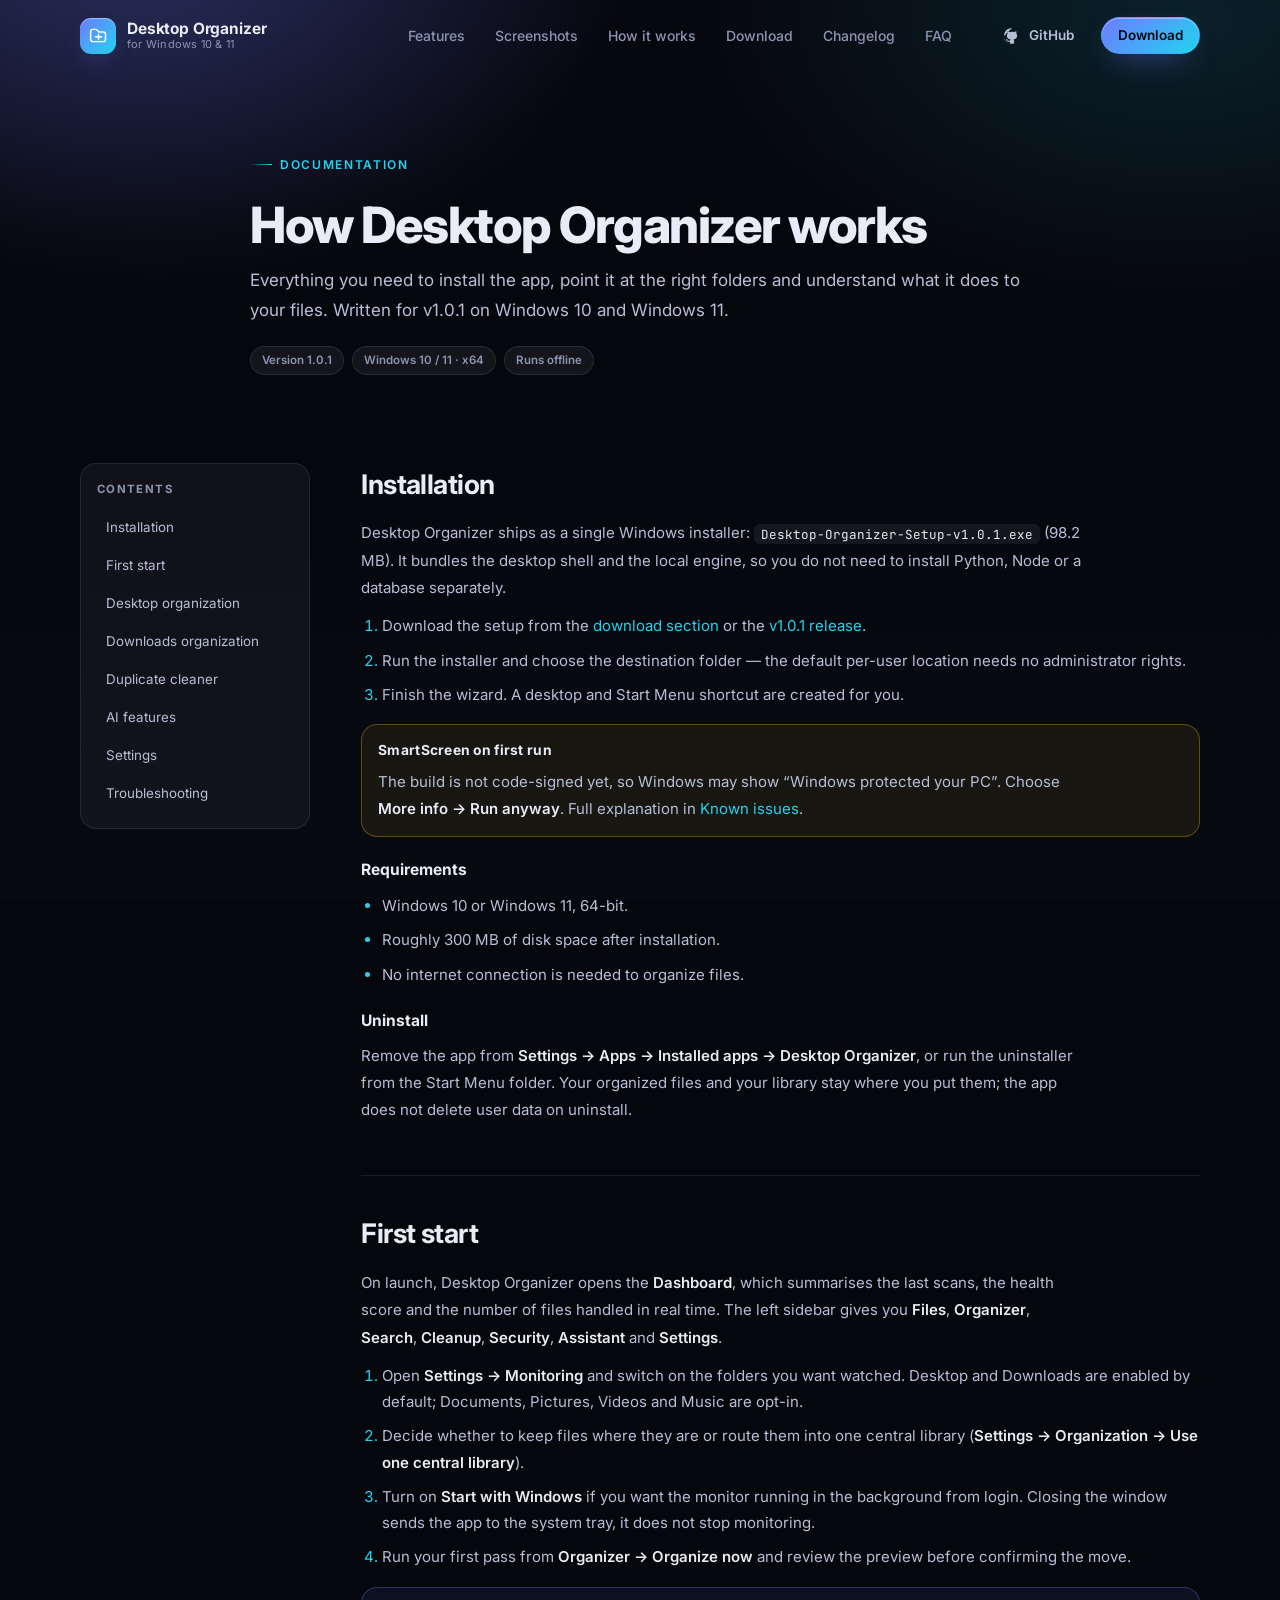
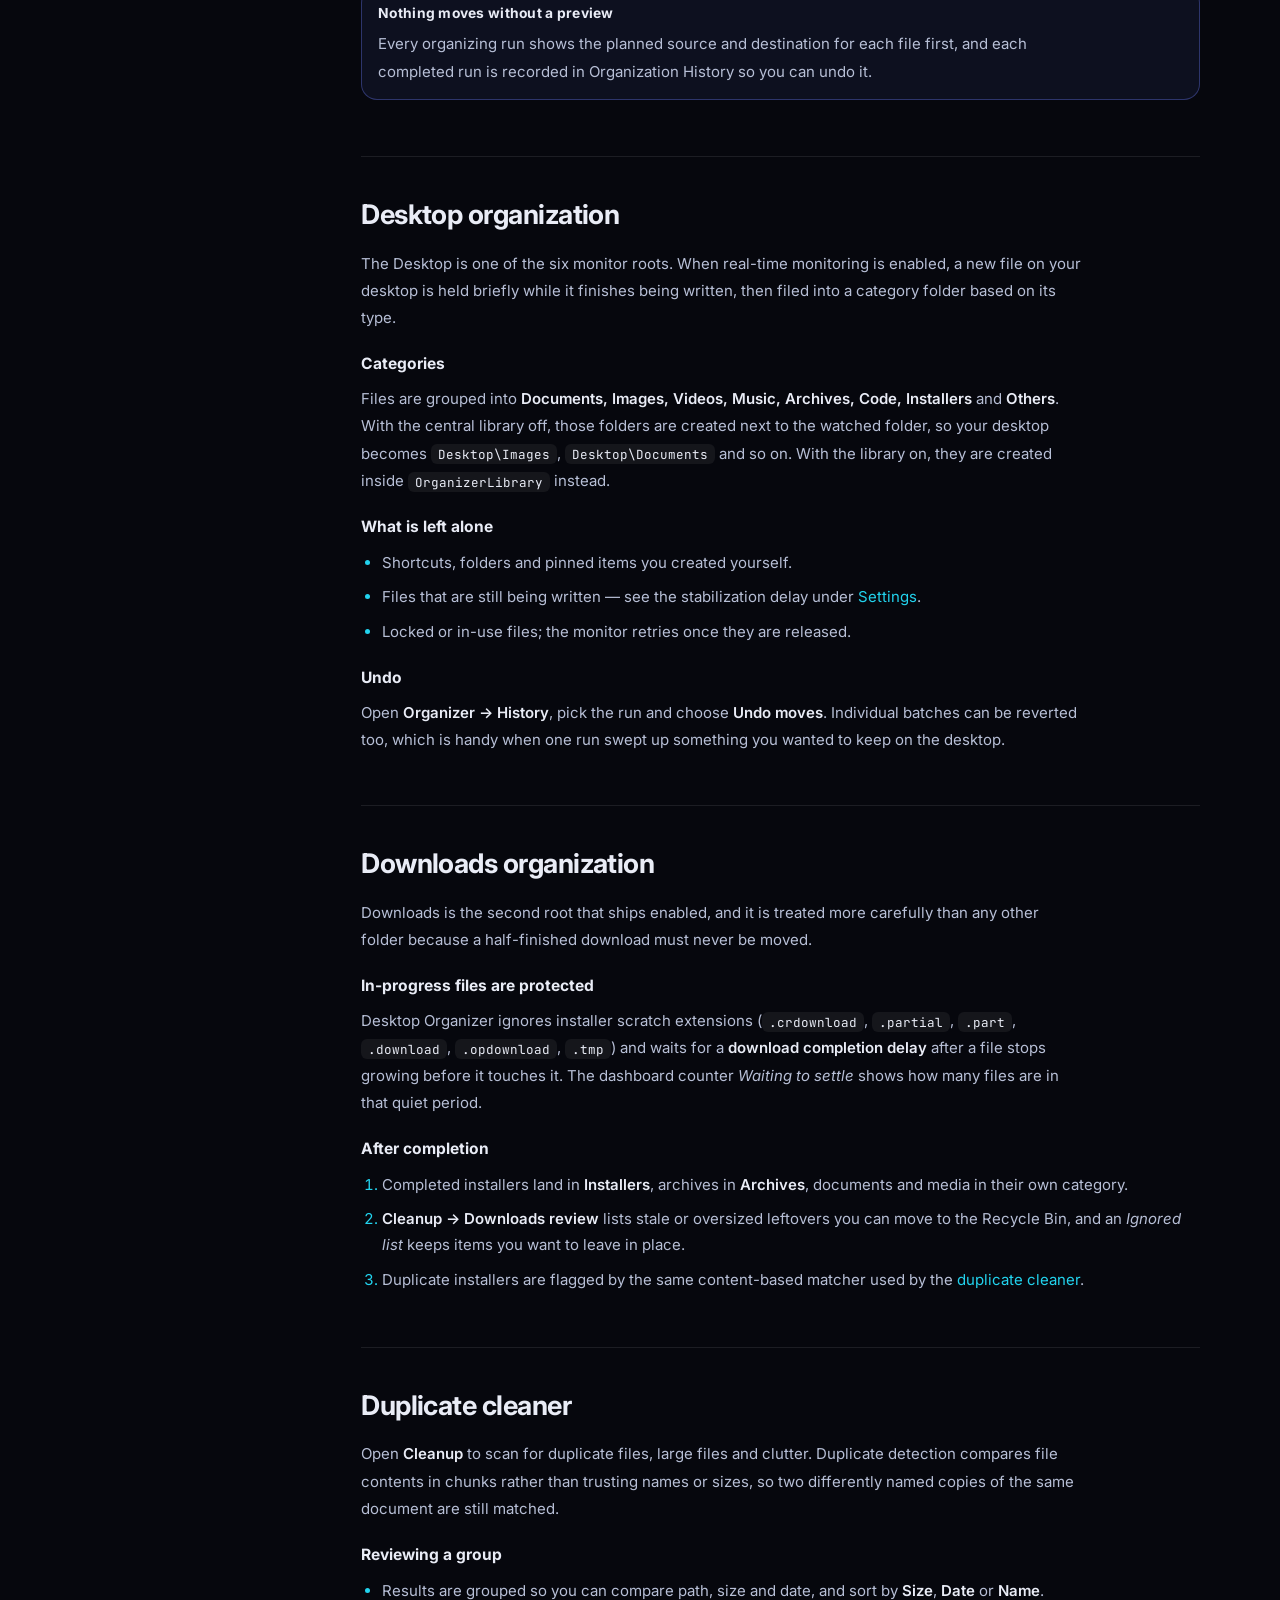
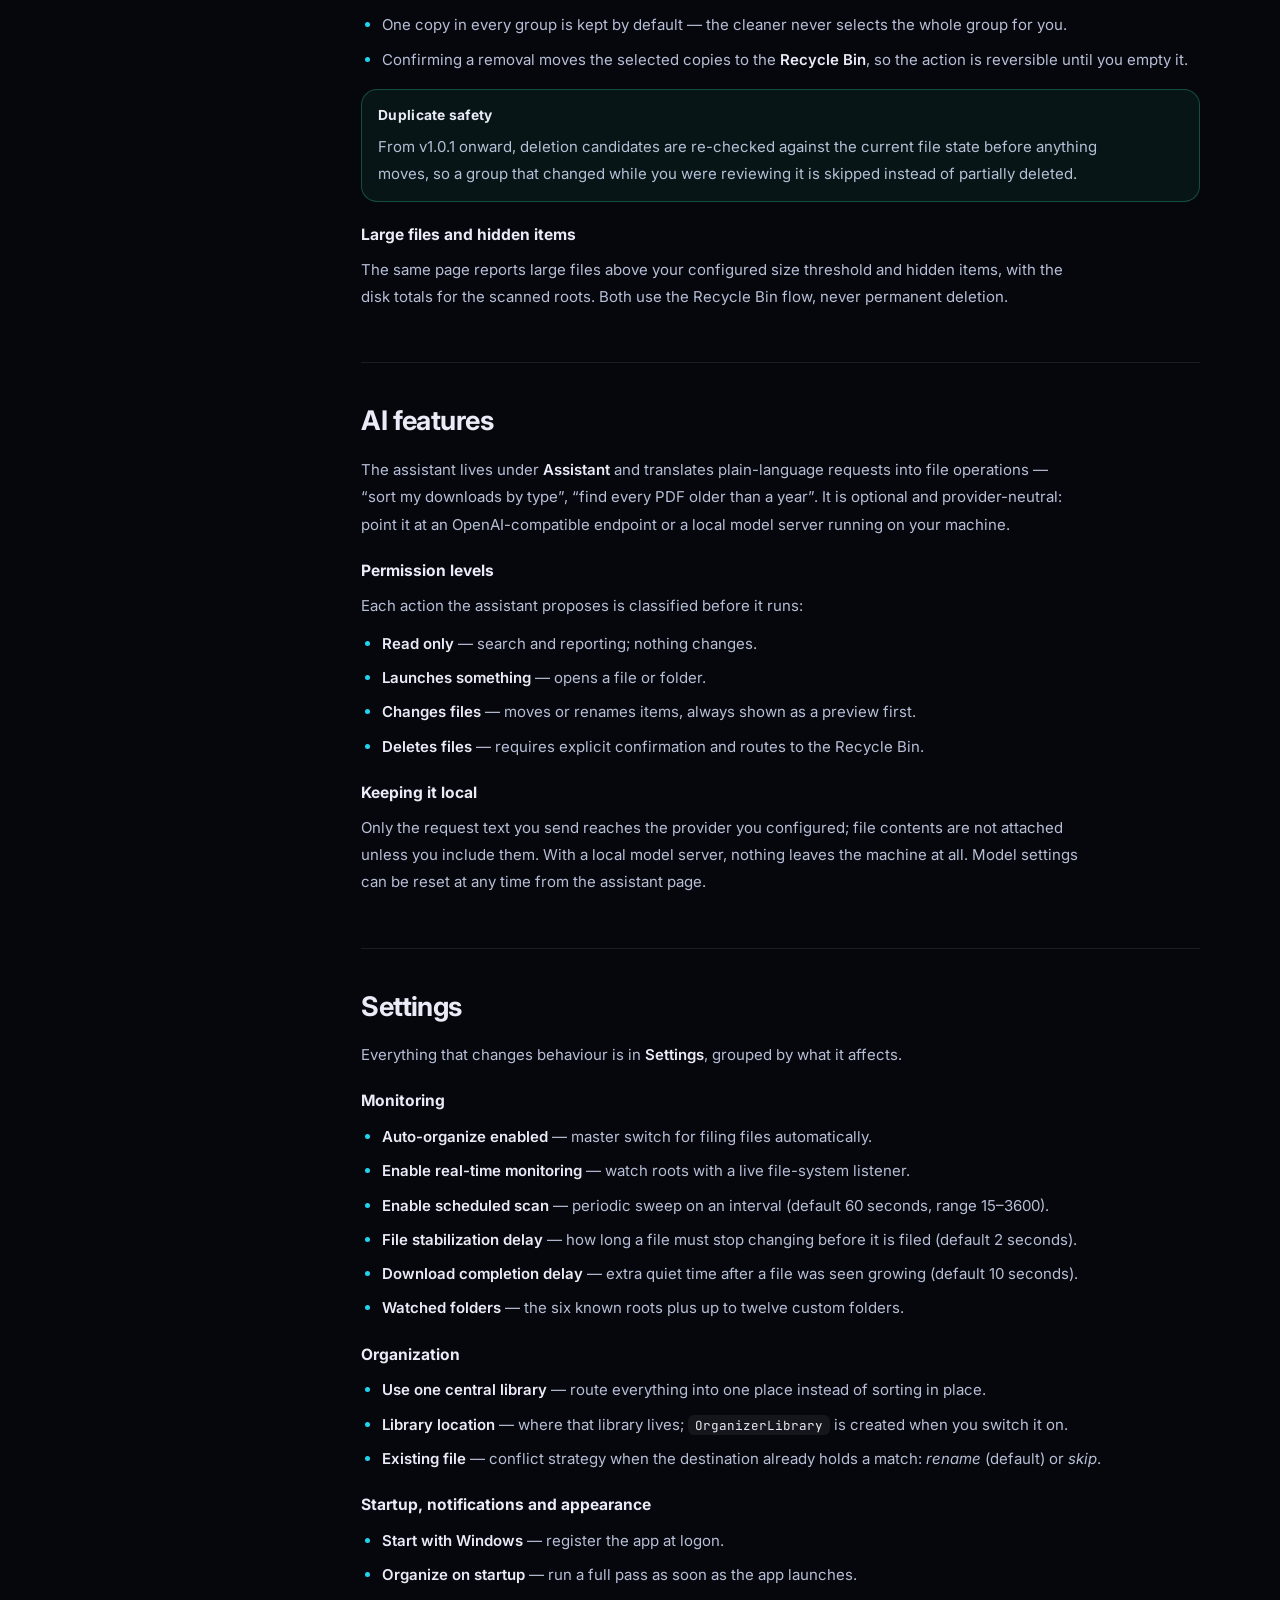
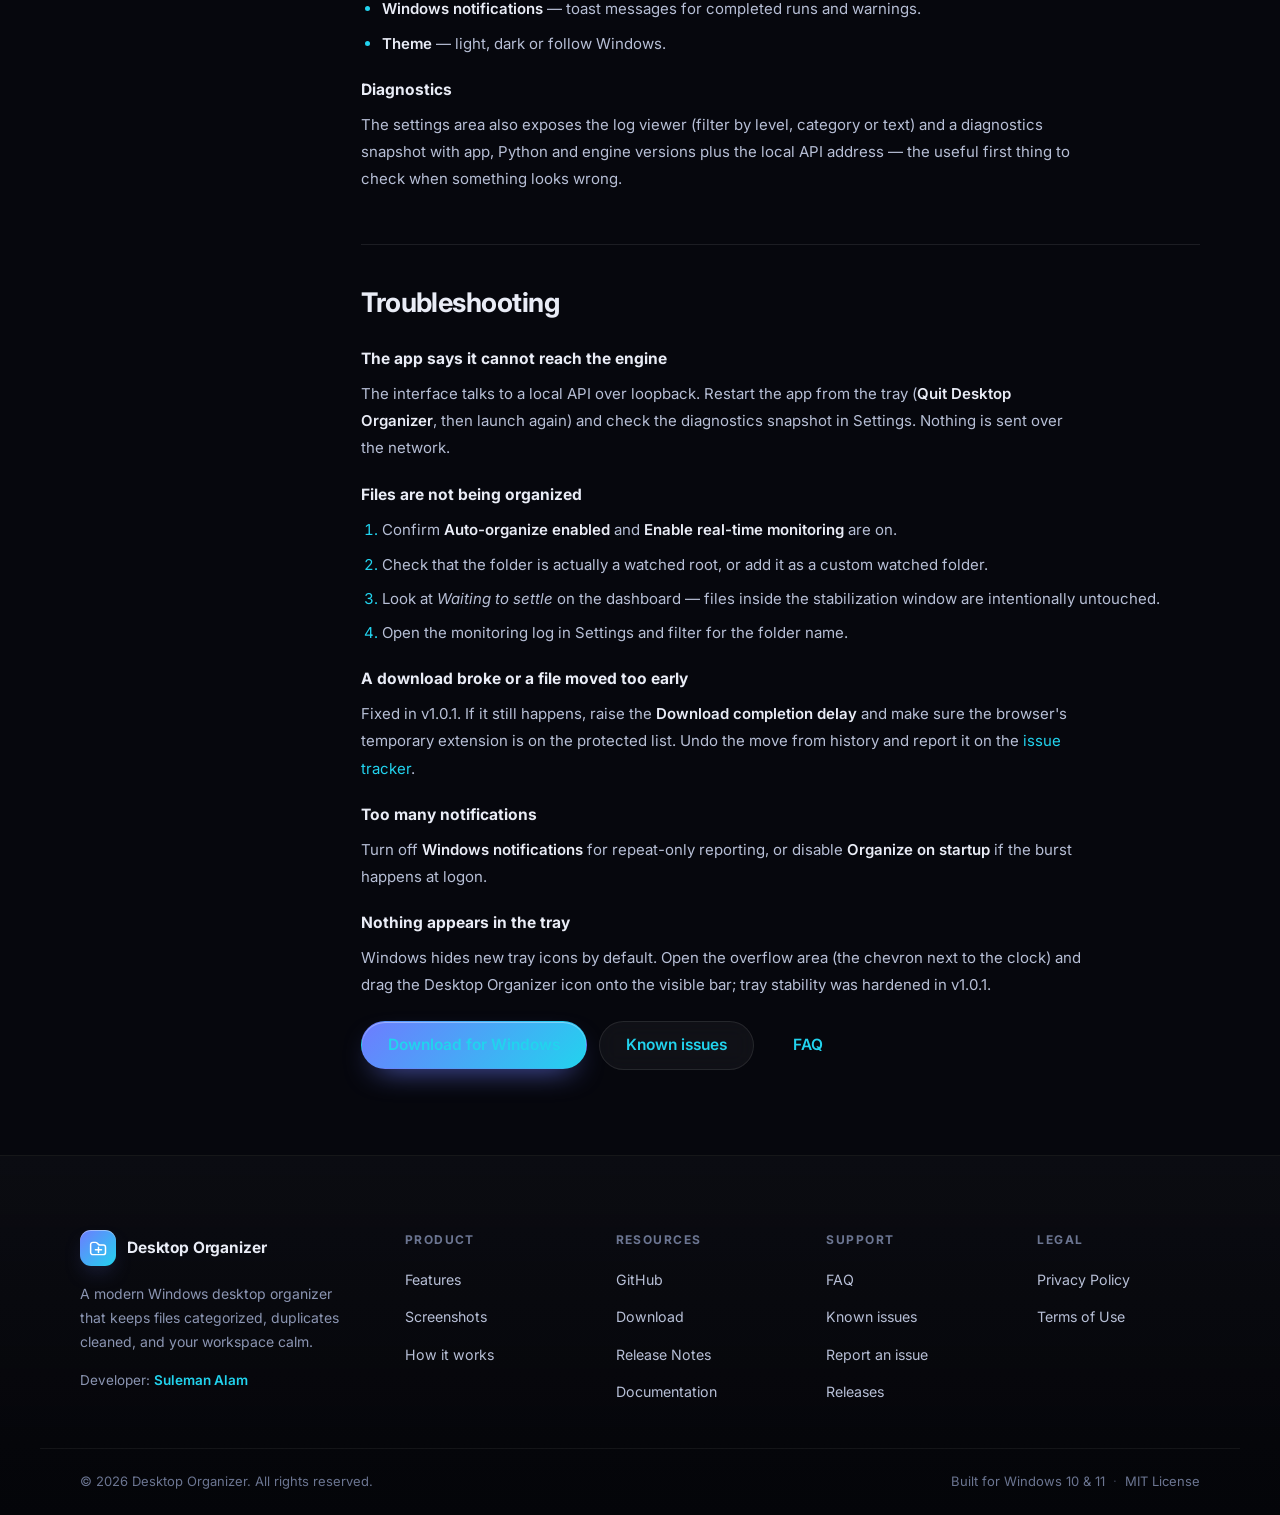
==== documentation.html @ 7d87486c "Update website for v1.0.1 and add docs, privacy, terms and known issues pages" ====
<!DOCTYPE html>
<html lang="en">
<head>
<meta charset="utf-8">
<meta name="viewport" content="width=device-width, initial-scale=1">
<title>Documentation - Desktop Organizer</title>
<meta name="description" content="Desktop Organizer documentation: install the Windows setup, run your first organization pass, watch Downloads safely, clean duplicates, configure the AI assistant, adjust settings and troubleshoot common issues.">
<meta name="author" content="Suleman Alam">
<meta name="theme-color" content="#06070d">
<meta name="color-scheme" content="dark">
<link rel="canonical" href="https://iifamily409-rgb.github.io/Desktop-Organizer/documentation.html">
<meta name="robots" content="index, follow">

<meta property="og:type" content="article">
<meta property="og:site_name" content="Desktop Organizer">
<meta property="og:title" content="Desktop Organizer Documentation">
<meta property="og:description" content="Installation, first start, organization, duplicate cleanup, AI features, settings and troubleshooting for Desktop Organizer on Windows 10 and 11.">
<meta property="og:url" content="https://iifamily409-rgb.github.io/Desktop-Organizer/documentation.html">
<meta property="og:image" content="https://iifamily409-rgb.github.io/Desktop-Organizer/assets/og-image.png">
<meta name="twitter:card" content="summary_large_image">
<meta name="twitter:title" content="Desktop Organizer Documentation">
<meta name="twitter:description" content="Installation, first start, organization, duplicate cleanup, AI features, settings and troubleshooting.">
<meta name="twitter:image" content="https://iifamily409-rgb.github.io/Desktop-Organizer/assets/og-image.png">

<link rel="icon" href="./assets/favicon.svg" type="image/svg+xml">
<link rel="apple-touch-icon" href="./assets/icon.png">
<link rel="preconnect" href="https://fonts.googleapis.com">
<link rel="preconnect" href="https://fonts.gstatic.com" crossorigin>
<link rel="stylesheet" href="https://fonts.googleapis.com/css2?family=Inter:wght@400;500;600;700;800&family=JetBrains+Mono:wght@400;500&display=swap">
<link rel="stylesheet" href="./style.css">
</head>
<body>
<a class="skip-link" href="#main">Skip to content</a>

<header class="site-header" id="siteHeader">
  <div class="container header-inner">
    <a class="brand" href="./index.html" aria-label="Desktop Organizer home">
      <span class="brand-mark" aria-hidden="true">
        <svg viewBox="0 0 24 24" fill="none" stroke="currentColor" stroke-width="1.7" stroke-linecap="round" stroke-linejoin="round">
          <path d="M3 7.5A2.5 2.5 0 0 1 5.5 5h3.1c.66 0 1.28.26 1.75.72L11.9 7.3c.47.46 1.09.72 1.75.72h3.9A2.5 2.5 0 0 1 20 10.5v6A2.5 2.5 0 0 1 17.5 19h-12A2.5 2.5 0 0 1 3 16.5v-9Z"/>
          <path d="M8.5 13.5h7M12 10.5v6"/>
        </svg>
      </span>
      <span class="brand-text">
        <span class="brand-name">Desktop Organizer</span>
        <span class="brand-sub">for Windows 10 &amp; 11</span>
      </span>
    </a>

    <nav class="site-nav" id="siteNav" aria-label="Primary">
      <ul class="nav-links">
        <li><a href="./index.html#features">Features</a></li>
        <li><a href="./index.html#screenshots">Screenshots</a></li>
        <li><a href="./index.html#how-it-works">How it works</a></li>
        <li><a href="./index.html#download">Download</a></li>
        <li><a href="./index.html#changelog">Changelog</a></li>
        <li><a href="./index.html#faq">FAQ</a></li>
      </ul>
      <div class="nav-mobile-actions">
        <a class="btn btn-primary btn-block" href="https://github.com/iifamily409-rgb/Desktop-Organizer/releases/download/v1.0.1/Desktop-Organizer-Setup-v1.0.1.exe" download="Desktop-Organizer-Setup-v1.0.1.exe">Download for Windows</a>
      </div>
    </nav>

    <div class="header-actions">
      <a class="btn btn-ghost btn-sm github-btn" href="https://github.com/iifamily409-rgb/Desktop-Organizer" target="_blank" rel="noopener">
        <svg viewBox="0 0 16 16" aria-hidden="true" fill="currentColor"><path d="M8 0C3.58 0 0 3.58 0 8a8 8 0 0 0 5.47 7.59c.4.07.55-.17.55-.38 0-.19-.01-.82-.01-1.49-2.01.37-2.53-.49-2.69-.94-.09-.23-.48-.94-.82-1.13-.28-.15-.68-.52-.01-.53.63-.01 1.08.58 1.23.82.72 1.21 1.87.87 2.33.66.07-.52.28-.87.51-1.07-1.78-.2-3.64-.89-3.64-3.95 0-.87.31-1.59.82-2.15-.08-.2-.36-1.02.08-2.12 0 0 .67-.21 2.2.82a7.6 7.6 0 0 1 2-.27c.68 0 1.36.09 2 .27 1.53-1.04 2.2-.82 2.2-.82.44 1.1.16 1.92.08 2.12.51.56.82 1.27.82 2.15 0 3.07-1.82 3.63-3.55 3.82.28.24.53.72.53 1.45v2.15c0 .2.13.45.54.37A8 8 0 0 1 0 8Z"/></svg>
        <span>GitHub</span>
      </a>
      <a class="btn btn-primary btn-sm" href="https://github.com/iifamily409-rgb/Desktop-Organizer/releases/download/v1.0.1/Desktop-Organizer-Setup-v1.0.1.exe" download="Desktop-Organizer-Setup-v1.0.1.exe">Download</a>
      <button class="nav-toggle" id="navToggle" type="button" aria-label="Open navigation menu" aria-controls="siteNav" aria-expanded="false">
        <span></span><span></span><span></span>
      </button>
    </div>
  </div>
</header>

<main id="main">

  <section class="page-hero">
    <div class="container narrow">
      <p class="eyebrow">Documentation</p>
      <h1 class="page-title">How Desktop Organizer works</h1>
      <p class="page-lead">Everything you need to install the app, point it at the right folders and understand what it does to your files. Written for v1.0.1 on Windows 10 and Windows 11.</p>
      <div class="page-stamp">
        <span class="tag">Version 1.0.1</span>
        <span class="tag">Windows 10 / 11 · x64</span>
        <span class="tag">Runs offline</span>
      </div>
    </div>
  </section>

  <section class="page-body">
    <div class="container doc-layout">

      <aside class="doc-toc" aria-label="On this page">
        <h4>Contents</h4>
        <ol>
          <li><a href="#installation">Installation</a></li>
          <li><a href="#first-start">First start</a></li>
          <li><a href="#desktop-organization">Desktop organization</a></li>
          <li><a href="#downloads-organization">Downloads organization</a></li>
          <li><a href="#duplicate-cleaner">Duplicate cleaner</a></li>
          <li><a href="#ai-features">AI features</a></li>
          <li><a href="#settings">Settings</a></li>
          <li><a href="#troubleshooting">Troubleshooting</a></li>
        </ol>
      </aside>

      <div class="doc-content prose">

        <section class="doc-section" id="installation">
          <h2>Installation</h2>
          <p>Desktop Organizer ships as a single Windows installer:
            <code>Desktop-Organizer-Setup-v1.0.1.exe</code> (98.2 MB). It bundles the desktop shell and
            the local engine, so you do not need to install Python, Node or a database separately.</p>
          <ol>
            <li>Download the setup from the <a href="./index.html#download">download section</a> or the
              <a href="https://github.com/iifamily409-rgb/Desktop-Organizer/releases/tag/v1.0.1" target="_blank" rel="noopener">v1.0.1 release</a>.</li>
            <li>Run the installer and choose the destination folder — the default per-user location needs no administrator rights.</li>
            <li>Finish the wizard. A desktop and Start Menu shortcut are created for you.</li>
          </ol>
          <div class="callout callout-warn">
            <h3>SmartScreen on first run</h3>
            <p>The build is not code-signed yet, so Windows may show “Windows protected your PC”.
              Choose <strong>More info → Run anyway</strong>. Full explanation in
              <a href="./known-issues.html">Known issues</a>.</p>
          </div>
          <h3>Requirements</h3>
          <ul>
            <li>Windows 10 or Windows 11, 64-bit.</li>
            <li>Roughly 300 MB of disk space after installation.</li>
            <li>No internet connection is needed to organize files.</li>
          </ul>
          <h3>Uninstall</h3>
          <p>Remove the app from <strong>Settings → Apps → Installed apps → Desktop Organizer</strong>, or run the
            uninstaller from the Start Menu folder. Your organized files and your library stay where you put them;
            the app does not delete user data on uninstall.</p>
        </section>

        <section class="doc-section" id="first-start">
          <h2>First start</h2>
          <p>On launch, Desktop Organizer opens the <strong>Dashboard</strong>, which summarises the last scans,
            the health score and the number of files handled in real time. The left sidebar gives you
            <strong>Files</strong>, <strong>Organizer</strong>, <strong>Search</strong>, <strong>Cleanup</strong>,
            <strong>Security</strong>, <strong>Assistant</strong> and <strong>Settings</strong>.</p>
          <ol>
            <li>Open <strong>Settings → Monitoring</strong> and switch on the folders you want watched. Desktop and
              Downloads are enabled by default; Documents, Pictures, Videos and Music are opt-in.</li>
            <li>Decide whether to keep files where they are or route them into one central library
              (<strong>Settings → Organization → Use one central library</strong>).</li>
            <li>Turn on <strong>Start with Windows</strong> if you want the monitor running in the background from
              login. Closing the window sends the app to the system tray, it does not stop monitoring.</li>
            <li>Run your first pass from <strong>Organizer → Organize now</strong> and review the preview before
              confirming the move.</li>
          </ol>
          <div class="callout callout-info">
            <h3>Nothing moves without a preview</h3>
            <p>Every organizing run shows the planned source and destination for each file first, and each completed
              run is recorded in Organization History so you can undo it.</p>
          </div>
        </section>

        <section class="doc-section" id="desktop-organization">
          <h2>Desktop organization</h2>
          <p>The Desktop is one of the six monitor roots. When real-time monitoring is enabled, a new file on your
            desktop is held briefly while it finishes being written, then filed into a category folder based on its
            type.</p>
          <h3>Categories</h3>
          <p>Files are grouped into <strong>Documents, Images, Videos, Music, Archives, Code, Installers</strong> and
            <strong>Others</strong>. With the central library off, those folders are created next to the watched
            folder, so your desktop becomes <code>Desktop\Images</code>, <code>Desktop\Documents</code> and so on.
            With the library on, they are created inside <code>OrganizerLibrary</code> instead.</p>
          <h3>What is left alone</h3>
          <ul>
            <li>Shortcuts, folders and pinned items you created yourself.</li>
            <li>Files that are still being written — see the stabilization delay under
              <a href="#settings">Settings</a>.</li>
            <li>Locked or in-use files; the monitor retries once they are released.</li>
          </ul>
          <h3>Undo</h3>
          <p>Open <strong>Organizer → History</strong>, pick the run and choose <strong>Undo moves</strong>. Individual
            batches can be reverted too, which is handy when one run swept up something you wanted to keep on the
            desktop.</p>
        </section>

        <section class="doc-section" id="downloads-organization">
          <h2>Downloads organization</h2>
          <p>Downloads is the second root that ships enabled, and it is treated more carefully than any other folder
            because a half-finished download must never be moved.</p>
          <h3>In-progress files are protected</h3>
          <p>Desktop Organizer ignores installer scratch extensions
            (<code>.crdownload</code>, <code>.partial</code>, <code>.part</code>, <code>.download</code>,
            <code>.opdownload</code>, <code>.tmp</code>) and waits for a <strong>download completion delay</strong>
            after a file stops growing before it touches it. The dashboard counter
            <em>Waiting to settle</em> shows how many files are in that quiet period.</p>
          <h3>After completion</h3>
          <ol>
            <li>Completed installers land in <strong>Installers</strong>, archives in <strong>Archives</strong>,
              documents and media in their own category.</li>
            <li><strong>Cleanup → Downloads review</strong> lists stale or oversized leftovers you can move to the
              Recycle Bin, and an <em>Ignored list</em> keeps items you want to leave in place.</li>
            <li>Duplicate installers are flagged by the same content-based matcher used by the
              <a href="#duplicate-cleaner">duplicate cleaner</a>.</li>
          </ol>
        </section>

        <section class="doc-section" id="duplicate-cleaner">
          <h2>Duplicate cleaner</h2>
          <p>Open <strong>Cleanup</strong> to scan for duplicate files, large files and clutter. Duplicate detection
            compares file contents in chunks rather than trusting names or sizes, so two differently named copies of
            the same document are still matched.</p>
          <h3>Reviewing a group</h3>
          <ul>
            <li>Results are grouped so you can compare path, size and date, and sort by <strong>Size</strong>,
              <strong>Date</strong> or <strong>Name</strong>.</li>
            <li>One copy in every group is kept by default — the cleaner never selects the whole group for you.</li>
            <li>Confirming a removal moves the selected copies to the <strong>Recycle Bin</strong>, so the action is
              reversible until you empty it.</li>
          </ul>
          <div class="callout callout-ok">
            <h3>Duplicate safety</h3>
            <p>From v1.0.1 onward, deletion candidates are re-checked against the current file state before anything
              moves, so a group that changed while you were reviewing it is skipped instead of partially deleted.</p>
          </div>
          <h3>Large files and hidden items</h3>
          <p>The same page reports large files above your configured size threshold and hidden items, with the disk
            totals for the scanned roots. Both use the Recycle Bin flow, never permanent deletion.</p>
        </section>

        <section class="doc-section" id="ai-features">
          <h2>AI features</h2>
          <p>The assistant lives under <strong>Assistant</strong> and translates plain-language requests into file
            operations — “sort my downloads by type”, “find every PDF older than a year”. It is optional and
            provider-neutral: point it at an OpenAI-compatible endpoint or a local model server running on your
            machine.</p>
          <h3>Permission levels</h3>
          <p>Each action the assistant proposes is classified before it runs:</p>
          <ul>
            <li><strong>Read only</strong> — search and reporting; nothing changes.</li>
            <li><strong>Launches something</strong> — opens a file or folder.</li>
            <li><strong>Changes files</strong> — moves or renames items, always shown as a preview first.</li>
            <li><strong>Deletes files</strong> — requires explicit confirmation and routes to the Recycle Bin.</li>
          </ul>
          <h3>Keeping it local</h3>
          <p>Only the request text you send reaches the provider you configured; file contents are not attached unless
            you include them. With a local model server, nothing leaves the machine at all. Model settings can be
            reset at any time from the assistant page.</p>
        </section>

        <section class="doc-section" id="settings">
          <h2>Settings</h2>
          <p>Everything that changes behaviour is in <strong>Settings</strong>, grouped by what it affects.</p>
          <h3>Monitoring</h3>
          <ul>
            <li><strong>Auto-organize enabled</strong> — master switch for filing files automatically.</li>
            <li><strong>Enable real-time monitoring</strong> — watch roots with a live file-system listener.</li>
            <li><strong>Enable scheduled scan</strong> — periodic sweep on an interval (default 60 seconds, range
              15–3600).</li>
            <li><strong>File stabilization delay</strong> — how long a file must stop changing before it is filed
              (default 2 seconds).</li>
            <li><strong>Download completion delay</strong> — extra quiet time after a file was seen growing
              (default 10 seconds).</li>
            <li><strong>Watched folders</strong> — the six known roots plus up to twelve custom folders.</li>
          </ul>
          <h3>Organization</h3>
          <ul>
            <li><strong>Use one central library</strong> — route everything into one place instead of sorting in
              place.</li>
            <li><strong>Library location</strong> — where that library lives; <code>OrganizerLibrary</code> is created
              when you switch it on.</li>
            <li><strong>Existing file</strong> — conflict strategy when the destination already holds a match:
              <em>rename</em> (default) or <em>skip</em>.</li>
          </ul>
          <h3>Startup, notifications and appearance</h3>
          <ul>
            <li><strong>Start with Windows</strong> — register the app at logon.</li>
            <li><strong>Organize on startup</strong> — run a full pass as soon as the app launches.</li>
            <li><strong>Windows notifications</strong> — toast messages for completed runs and warnings.</li>
            <li><strong>Theme</strong> — light, dark or follow Windows.</li>
          </ul>
          <h3>Diagnostics</h3>
          <p>The settings area also exposes the log viewer (filter by level, category or text) and a diagnostics
            snapshot with app, Python and engine versions plus the local API address — the useful first thing to check
            when something looks wrong.</p>
        </section>

        <section class="doc-section" id="troubleshooting">
          <h2>Troubleshooting</h2>
          <h3>The app says it cannot reach the engine</h3>
          <p>The interface talks to a local API over loopback. Restart the app from the tray
            (<strong>Quit Desktop Organizer</strong>, then launch again) and check the diagnostics snapshot in
            Settings. Nothing is sent over the network.</p>
          <h3>Files are not being organized</h3>
          <ol>
            <li>Confirm <strong>Auto-organize enabled</strong> and <strong>Enable real-time monitoring</strong> are on.</li>
            <li>Check that the folder is actually a watched root, or add it as a custom watched folder.</li>
            <li>Look at <em>Waiting to settle</em> on the dashboard — files inside the stabilization window are
              intentionally untouched.</li>
            <li>Open the monitoring log in Settings and filter for the folder name.</li>
          </ol>
          <h3>A download broke or a file moved too early</h3>
          <p>Fixed in v1.0.1. If it still happens, raise the <strong>Download completion delay</strong> and make sure
            the browser's temporary extension is on the protected list. Undo the move from history and report it on the
            <a href="https://github.com/iifamily409-rgb/Desktop-Organizer/issues" target="_blank" rel="noopener">issue tracker</a>.</p>
          <h3>Too many notifications</h3>
          <p>Turn off <strong>Windows notifications</strong> for repeat-only reporting, or disable
            <strong>Organize on startup</strong> if the burst happens at logon.</p>
          <h3>Nothing appears in the tray</h3>
          <p>Windows hides new tray icons by default. Open the overflow area (the chevron next to the clock) and drag
            the Desktop Organizer icon onto the visible bar; tray stability was hardened in v1.0.1.</p>
          <div class="page-links">
            <a class="btn btn-primary btn-lg" href="https://github.com/iifamily409-rgb/Desktop-Organizer/releases/download/v1.0.1/Desktop-Organizer-Setup-v1.0.1.exe" download="Desktop-Organizer-Setup-v1.0.1.exe">Download for Windows</a>
            <a class="btn btn-secondary btn-lg" href="./known-issues.html">Known issues</a>
            <a class="btn btn-ghost btn-lg" href="./index.html#faq">FAQ</a>
          </div>
        </section>

      </div>
    </div>
  </section>

</main>

<footer class="site-footer">
  <div class="container footer-grid">
    <div class="footer-brand">
      <a class="brand" href="./index.html">
        <span class="brand-mark" aria-hidden="true">
          <svg viewBox="0 0 24 24" fill="none" stroke="currentColor" stroke-width="1.7" stroke-linecap="round" stroke-linejoin="round">
            <path d="M3 7.5A2.5 2.5 0 0 1 5.5 5h3.1c.66 0 1.28.26 1.75.72L11.9 7.3c.47.46 1.09.72 1.75.72h3.9A2.5 2.5 0 0 1 20 10.5v6A2.5 2.5 0 0 1 17.5 19h-12A2.5 2.5 0 0 1 3 16.5v-9Z"/>
            <path d="M8.5 13.5h7M12 10.5v6"/>
          </svg>
        </span>
        <span class="brand-text"><span class="brand-name">Desktop Organizer</span></span>
      </a>
      <p>A modern Windows desktop organizer that keeps files categorized, duplicates cleaned, and your workspace calm.</p>
      <p class="developer">Developer: <a href="https://github.com/iifamily409-rgb" target="_blank" rel="noopener">Suleman Alam</a></p>
    </div>

    <nav class="footer-col" aria-label="Product">
      <h4>Product</h4>
      <ul>
        <li><a href="./index.html#features">Features</a></li>
        <li><a href="./index.html#screenshots">Screenshots</a></li>
        <li><a href="./index.html#how-it-works">How it works</a></li>
      </ul>
    </nav>

    <nav class="footer-col" aria-label="Resources">
      <h4>Resources</h4>
      <ul>
        <li><a href="https://github.com/iifamily409-rgb/Desktop-Organizer" target="_blank" rel="noopener">GitHub</a></li>
        <li><a href="https://github.com/iifamily409-rgb/Desktop-Organizer/releases/download/v1.0.1/Desktop-Organizer-Setup-v1.0.1.exe" download="Desktop-Organizer-Setup-v1.0.1.exe">Download</a></li>
        <li><a href="./index.html#changelog">Release Notes</a></li>
        <li><a href="./documentation.html">Documentation</a></li>
      </ul>
    </nav>

    <nav class="footer-col" aria-label="Support">
      <h4>Support</h4>
      <ul>
        <li><a href="./index.html#faq">FAQ</a></li>
        <li><a href="./known-issues.html">Known issues</a></li>
        <li><a href="https://github.com/iifamily409-rgb/Desktop-Organizer/issues" target="_blank" rel="noopener">Report an issue</a></li>
        <li><a href="https://github.com/iifamily409-rgb/Desktop-Organizer/releases" target="_blank" rel="noopener">Releases</a></li>
      </ul>
    </nav>

    <nav class="footer-col" aria-label="Legal">
      <h4>Legal</h4>
      <ul>
        <li><a href="./privacy-policy.html">Privacy Policy</a></li>
        <li><a href="./terms-of-use.html">Terms of Use</a></li>
      </ul>
    </nav>
  </div>

  <div class="container footer-bottom">
    <p>© 2026 Desktop Organizer. All rights reserved.</p>
    <p class="footer-meta"><span>Built for Windows 10 &amp; 11</span><span class="sep">·</span><span>MIT License</span></p>
  </div>
</footer>

<button class="to-top" id="toTop" type="button" aria-label="Back to top">
  <svg viewBox="0 0 24 24" fill="none" stroke="currentColor" stroke-width="2" stroke-linecap="round" stroke-linejoin="round" aria-hidden="true"><path d="M12 19V5"/><path d="m5.5 11.5 6.5-6.5 6.5 6.5"/></svg>
</button>

<script src="./script.js" defer></script>
</body>
</html>
---- style.css ----
/* ==========================================================================
   Desktop Organizer — GitHub Pages landing
   Dark · glassmorphism · responsive · no build step
   ========================================================================== */

/* ---------- Tokens ---------- */
:root {
  --bg: #06070d;
  --bg-2: #090b14;
  --bg-3: #0d1020;
  --surface: rgba(255, 255, 255, 0.045);
  --surface-2: rgba(255, 255, 255, 0.07);
  --line: rgba(255, 255, 255, 0.09);
  --line-strong: rgba(255, 255, 255, 0.16);

  --text: #e9ecf6;
  --text-2: #b7bfd6;
  --muted: #8b95b2;
  --muted-2: #6b7591;

  --brand: #6d7cff;
  --brand-2: #22d3ee;
  --brand-3: #a855f7;
  --ok: #34d399;
  --warn: #fbbf24;

  --grad-brand: linear-gradient(135deg, #6d7cff 0%, #22d3ee 100%);
  --grad-violet: linear-gradient(135deg, #a855f7 0%, #6d7cff 100%);
  --grad-text: linear-gradient(100deg, #8ea2ff 0%, #22d3ee 55%, #a855f7 100%);

  --radius-sm: 10px;
  --radius: 16px;
  --radius-lg: 22px;
  --radius-xl: 28px;

  --shadow-sm: 0 1px 2px rgba(0, 0, 0, 0.4);
  --shadow: 0 18px 40px -22px rgba(0, 0, 0, 0.85);
  --shadow-lg: 0 40px 90px -40px rgba(0, 0, 0, 0.95);
  --glow: 0 0 0 1px rgba(109, 124, 255, 0.35), 0 18px 50px -20px rgba(109, 124, 255, 0.55);

  --header-h: 72px;
  --container: 1200px;
  --narrow: 860px;
  --ease: cubic-bezier(0.22, 0.61, 0.36, 1);

  --font-sans: "Inter", -apple-system, BlinkMacSystemFont, "Segoe UI", Roboto,
    "Helvetica Neue", Arial, sans-serif;
  --font-mono: "JetBrains Mono", ui-monospace, SFMono-Regular, Menlo, Consolas, monospace;
}

/* ---------- Reset ---------- */
*,
*::before,
*::after { box-sizing: border-box; }

html {
  -webkit-text-size-adjust: 100%;
  scroll-behavior: smooth;
}

body,
h1, h2, h3, h4, p, dl, dd, ul, ol, figure { margin: 0; }

ul, ol { list-style: none; padding: 0; }

img, svg { display: block; max-width: 100%; }

button {
  font: inherit;
  color: inherit;
  background: none;
  border: 0;
  cursor: pointer;
}

a { color: inherit; text-decoration: none; }

body {
  min-height: 100vh;
  font-family: var(--font-sans);
  font-size: 16px;
  line-height: 1.65;
  color: var(--text);
  background-color: var(--bg);
  background-image:
    radial-gradient(900px 520px at 8% -8%, rgba(109, 124, 255, 0.16), transparent 60%),
    radial-gradient(760px 460px at 92% 2%, rgba(34, 211, 238, 0.12), transparent 62%),
    linear-gradient(180deg, #07080f 0%, #06070d 40%, #080a12 100%);
  background-attachment: fixed;
  -webkit-font-smoothing: antialiased;
  -moz-osx-font-smoothing: grayscale;
  overflow-x: hidden;
}

::selection { background: rgba(109, 124, 255, 0.35); color: #fff; }

:focus-visible {
  outline: 2px solid var(--brand-2);
  outline-offset: 3px;
  border-radius: 6px;
}

/* Scrollbar */
::-webkit-scrollbar { width: 11px; height: 11px; }
::-webkit-scrollbar-track { background: #080a12; }
::-webkit-scrollbar-thumb {
  background: #262c42;
  border-radius: 999px;
  border: 3px solid #080a12;
}
::-webkit-scrollbar-thumb:hover { background: #39415e; }

/* ---------- Layout helpers ---------- */
.container {
  width: 100%;
  max-width: var(--container);
  margin-inline: auto;
  padding-inline: clamp(20px, 4vw, 40px);
}

.container.narrow { max-width: var(--narrow); }

.skip-link {
  position: absolute;
  left: 16px;
  top: -60px;
  z-index: 200;
  padding: 10px 18px;
  border-radius: 999px;
  background: var(--grad-brand);
  color: #06070d;
  font-weight: 600;
  transition: top 0.2s var(--ease);
}
.skip-link:focus { top: 14px; }

.section {
  position: relative;
  padding-block: clamp(72px, 9vw, 128px);
  scroll-margin-top: calc(var(--header-h) + 12px);
}

.section-alt {
  background:
    linear-gradient(180deg, rgba(255, 255, 255, 0.02), transparent 40%),
    rgba(255, 255, 255, 0.015);
  border-block: 1px solid rgba(255, 255, 255, 0.05);
}

.section-head {
  max-width: 720px;
  margin-bottom: clamp(36px, 5vw, 60px);
}

.section-head h2 {
  font-size: clamp(28px, 4.2vw, 44px);
  line-height: 1.12;
  letter-spacing: -0.03em;
  font-weight: 700;
  margin-bottom: 14px;
}

.section-sub {
  color: var(--text-2);
  font-size: clamp(15px, 1.5vw, 17.5px);
  max-width: 62ch;
}

.eyebrow {
  display: inline-flex;
  align-items: center;
  gap: 8px;
  font-size: 12px;
  font-weight: 600;
  letter-spacing: 0.14em;
  text-transform: uppercase;
  color: var(--brand-2);
  margin-bottom: 14px;
}
.eyebrow::before {
  content: "";
  width: 22px;
  height: 1px;
  background: linear-gradient(90deg, transparent, var(--brand-2));
}

/* ---------- Buttons ---------- */
.btn {
  --btn-bg: transparent;
  position: relative;
  display: inline-flex;
  align-items: center;
  justify-content: center;
  gap: 9px;
  padding: 11px 20px;
  border-radius: 999px;
  font-size: 14.5px;
  font-weight: 600;
  line-height: 1.2;
  white-space: nowrap;
  background: var(--btn-bg);
  border: 1px solid transparent;
  transition: transform 0.18s var(--ease), box-shadow 0.25s var(--ease),
    background-color 0.25s var(--ease), border-color 0.25s var(--ease), color 0.2s var(--ease);
}
.btn svg { width: 16px; height: 16px; flex: none; }
.btn:hover { transform: translateY(-2px); }
.btn:active { transform: translateY(0); }

.btn-primary {
  color: #05070f;
  background-image: var(--grad-brand);
  box-shadow: 0 12px 30px -14px rgba(109, 124, 255, 0.9), inset 0 1px 0 rgba(255, 255, 255, 0.35);
}
.btn-primary:hover {
  box-shadow: 0 20px 46px -16px rgba(34, 211, 238, 0.8), inset 0 1px 0 rgba(255, 255, 255, 0.45);
}

.btn-secondary {
  color: var(--text);
  background: var(--surface);
  border-color: var(--line);
  backdrop-filter: blur(10px);
}
.btn-secondary:hover {
  background: var(--surface-2);
  border-color: var(--line-strong);
  box-shadow: var(--shadow);
}

.btn-ghost { color: var(--text-2); }
.btn-ghost:hover { color: var(--text); background: var(--surface); }

.btn-sm { padding: 9px 16px; font-size: 13.5px; }
.btn-lg { padding: 14px 26px; font-size: 15.5px; }
.btn-block { width: 100%; }
.win-glyph { width: 14px !important; height: 14px !important; }

/* ---------- Header ---------- */
.site-header {
  position: fixed;
  inset: 0 0 auto 0;
  z-index: 100;
  height: var(--header-h);
  display: flex;
  align-items: center;
  border-bottom: 1px solid transparent;
  transition: background-color 0.3s var(--ease), border-color 0.3s var(--ease),
    backdrop-filter 0.3s var(--ease), box-shadow 0.3s var(--ease);
}
.site-header.is-scrolled {
  background: rgba(6, 7, 13, 0.72);
  backdrop-filter: blur(20px) saturate(160%);
  -webkit-backdrop-filter: blur(20px) saturate(160%);
  border-bottom-color: rgba(255, 255, 255, 0.07);
  box-shadow: 0 12px 40px -28px rgba(0, 0, 0, 0.9);
}

.header-inner {
  display: flex;
  align-items: center;
  gap: 22px;
}

.brand { display: inline-flex; align-items: center; gap: 11px; }

.brand-mark {
  display: grid;
  place-items: center;
  width: 36px;
  height: 36px;
  border-radius: 11px;
  color: #fff;
  background-image: var(--grad-brand);
  box-shadow: 0 10px 24px -12px rgba(109, 124, 255, 0.9), inset 0 1px 0 rgba(255, 255, 255, 0.4);
}
.brand-mark svg { width: 21px; height: 21px; }

.brand-text { display: flex; flex-direction: column; line-height: 1.15; }
.brand-name { font-weight: 700; font-size: 15.5px; letter-spacing: -0.01em; }
.brand-sub { font-size: 11px; color: var(--muted); letter-spacing: 0.02em; }

.site-nav { margin-left: auto; }

.nav-links { display: flex; align-items: center; gap: 4px; }
.nav-links a {
  position: relative;
  display: block;
  padding: 8px 13px;
  border-radius: 999px;
  font-size: 14px;
  font-weight: 500;
  color: var(--muted);
  transition: color 0.2s var(--ease), background-color 0.2s var(--ease);
}
.nav-links a:hover { color: var(--text); background: var(--surface); }
.nav-links a.is-active { color: var(--text); background: var(--surface-2); }
.nav-links a.is-active::after {
  content: "";
  position: absolute;
  left: 50%;
  bottom: 2px;
  width: 16px;
  height: 2px;
  border-radius: 2px;
  transform: translateX(-50%);
  background-image: var(--grad-brand);
}

.header-actions { display: flex; align-items: center; gap: 10px; }
.nav-mobile-actions { display: none; }

.nav-toggle {
  display: none;
  width: 42px;
  height: 42px;
  border-radius: 12px;
  border: 1px solid var(--line);
  background: var(--surface);
  padding: 0;
}
.nav-toggle span {
  display: block;
  width: 17px;
  height: 1.8px;
  margin: 3.4px auto;
  border-radius: 2px;
  background: var(--text);
  transition: transform 0.28s var(--ease), opacity 0.2s var(--ease);
}
.nav-toggle[aria-expanded="true"] span:nth-child(1) { transform: translateY(5.2px) rotate(45deg); }
.nav-toggle[aria-expanded="true"] span:nth-child(2) { opacity: 0; }
.nav-toggle[aria-expanded="true"] span:nth-child(3) { transform: translateY(-5.2px) rotate(-45deg); }

/* ---------- Hero ---------- */
.hero {
  position: relative;
  padding-top: calc(var(--header-h) + clamp(46px, 7vw, 84px));
  padding-bottom: clamp(70px, 8vw, 120px);
  overflow: hidden;
  scroll-margin-top: var(--header-h);
}

.hero-bg { position: absolute; inset: 0; z-index: 0; pointer-events: none; }

.orb {
  position: absolute;
  border-radius: 50%;
  filter: blur(90px);
  opacity: 0.5;
  will-change: transform;
}
.orb-a { width: 520px; height: 520px; top: -190px; left: -110px; background: #3d4bd8; animation: drift 22s var(--ease) infinite alternate; }
.orb-b { width: 460px; height: 460px; top: -80px; right: -140px; background: #0e7f96; animation: drift 26s var(--ease) infinite alternate-reverse; }
.orb-c { width: 380px; height: 380px; bottom: -200px; left: 42%; background: #6d28a8; opacity: 0.35; animation: drift 30s var(--ease) infinite alternate; }

@keyframes drift {
  from { transform: translate3d(0, 0, 0) scale(1); }
  to { transform: translate3d(50px, 40px, 0) scale(1.12); }
}

.grid-overlay {
  position: absolute;
  inset: 0;
  background-image:
    linear-gradient(rgba(255, 255, 255, 0.045) 1px, transparent 1px),
    linear-gradient(90deg, rgba(255, 255, 255, 0.045) 1px, transparent 1px);
  background-size: 62px 62px;
  mask-image: radial-gradient(ellipse 80% 55% at 50% 0%, #000 30%, transparent 75%);
  -webkit-mask-image: radial-gradient(ellipse 80% 55% at 50% 0%, #000 30%, transparent 75%);
}

.hero-inner {
  position: relative;
  z-index: 1;
  display: grid;
  grid-template-columns: minmax(0, 0.94fr) minmax(0, 1.06fr);
  gap: clamp(34px, 5vw, 70px);
  align-items: center;
}

.hero-badge {
  display: inline-flex;
  align-items: center;
  gap: 9px;
  padding: 7px 15px;
  border-radius: 999px;
  border: 1px solid var(--line);
  background: var(--surface);
  backdrop-filter: blur(12px);
  font-size: 13px;
  font-weight: 500;
  color: var(--text-2);
  margin-bottom: 24px;
}
.pulse-dot {
  width: 7px;
  height: 7px;
  border-radius: 50%;
  background: var(--ok);
  box-shadow: 0 0 0 0 rgba(52, 211, 153, 0.7);
  animation: pulse 2.4s infinite;
}
@keyframes pulse {
  0% { box-shadow: 0 0 0 0 rgba(52, 211, 153, 0.6); }
  70% { box-shadow: 0 0 0 9px rgba(52, 211, 153, 0); }
  100% { box-shadow: 0 0 0 0 rgba(52, 211, 153, 0); }
}

.hero-title {
  font-size: clamp(34px, 5.6vw, 64px);
  font-weight: 800;
  line-height: 1.04;
  letter-spacing: -0.04em;
  margin-bottom: 20px;
}
.gradient-text {
  display: block;
  background-image: var(--grad-text);
  -webkit-background-clip: text;
  background-clip: text;
  color: transparent;
}

.hero-subtitle {
  max-width: 56ch;
  font-size: clamp(15.5px, 1.7vw, 18.5px);
  color: var(--text-2);
  margin-bottom: 32px;
}

.hero-actions { display: flex; flex-wrap: wrap; gap: 13px; margin-bottom: 42px; }

.hero-stats {
  display: grid;
  grid-template-columns: repeat(3, minmax(0, 1fr));
  gap: 10px;
  padding-top: 26px;
  border-top: 1px solid rgba(255, 255, 255, 0.07);
}
.hero-stats div { min-width: 0; }
.hero-stats dt {
  font-size: 14px;
  font-weight: 700;
  letter-spacing: -0.01em;
  background-image: var(--grad-brand);
  -webkit-background-clip: text;
  background-clip: text;
  color: transparent;
  margin-bottom: 4px;
}
.hero-stats dd { font-size: 12.8px; color: var(--muted); line-height: 1.5; }

/* ---------- Hero app window ---------- */
.hero-visual { position: relative; perspective: 1600px; }

.app-window {
  position: relative;
  border-radius: var(--radius-lg);
  border: 1px solid var(--line-strong);
  background: linear-gradient(160deg, rgba(23, 27, 44, 0.92), rgba(11, 13, 24, 0.96));
  backdrop-filter: blur(22px) saturate(150%);
  -webkit-backdrop-filter: blur(22px) saturate(150%);
  box-shadow: var(--shadow-lg), inset 0 1px 0 rgba(255, 255, 255, 0.07);
  overflow: hidden;
  transform-style: preserve-3d;
  transition: transform 0.4s var(--ease);
}
.app-window::before {
  content: "";
  position: absolute;
  inset: 0;
  border-radius: inherit;
  padding: 1px;
  background: linear-gradient(140deg, rgba(109, 124, 255, 0.55), transparent 45%, rgba(34, 211, 238, 0.4));
  -webkit-mask: linear-gradient(#000 0 0) content-box, linear-gradient(#000 0 0);
  -webkit-mask-composite: xor;
  mask-composite: exclude;
  pointer-events: none;
}

.app-chrome {
  display: flex;
  align-items: center;
  gap: 12px;
  padding: 13px 16px;
  border-bottom: 1px solid rgba(255, 255, 255, 0.07);
  background: rgba(255, 255, 255, 0.03);
}
.dots { display: flex; gap: 6px; }
.dots i { width: 10px; height: 10px; border-radius: 50%; background: #39415c; }
.dots i:nth-child(1) { background: #f26d6d; }
.dots i:nth-child(2) { background: #f0b90b; }
.dots i:nth-child(3) { background: #38c172; }
.app-title { font-size: 12.5px; color: var(--muted); font-weight: 500; }
.app-chip {
  margin-left: auto;
  font-size: 11px;
  font-weight: 600;
  padding: 4px 10px;
  border-radius: 999px;
  color: #9ff3c9;
  background: rgba(52, 211, 153, 0.12);
  border: 1px solid rgba(52, 211, 153, 0.3);
}

.app-body { display: grid; grid-template-columns: 150px minmax(0, 1fr); min-height: 430px; }

.app-side {
  padding: 16px 12px;
  border-right: 1px solid rgba(255, 255, 255, 0.06);
  background: rgba(255, 255, 255, 0.015);
  display: flex;
  flex-direction: column;
  gap: 3px;
}
.side-item {
  font-size: 12.4px;
  color: var(--muted);
  padding: 8px 10px;
  border-radius: 9px;
  transition: color 0.2s var(--ease), background-color 0.2s var(--ease);
}
.side-item.is-active {
  color: var(--text);
  background: rgba(109, 124, 255, 0.16);
  box-shadow: inset 0 0 0 1px rgba(109, 124, 255, 0.3);
}

.app-main { padding: 18px; display: flex; flex-direction: column; gap: 16px; min-width: 0; }

.app-tiles { display: grid; grid-template-columns: repeat(3, 1fr); gap: 10px; }
.tile {
  padding: 13px 14px;
  border-radius: var(--radius-sm);
  border: 1px solid rgba(255, 255, 255, 0.07);
  background: rgba(255, 255, 255, 0.035);
  min-width: 0;
}
.tile-label { display: block; font-size: 10.5px; text-transform: uppercase; letter-spacing: 0.08em; color: var(--muted-2); margin-bottom: 5px; }
.tile-value { font-size: 21px; font-weight: 700; letter-spacing: -0.02em; font-variant-numeric: tabular-nums; }
.tile-unit { font-size: 12px; color: var(--muted); margin-left: 3px; }

.app-panel {
  flex: 1;
  padding: 14px;
  border-radius: var(--radius-sm);
  border: 1px solid rgba(255, 255, 255, 0.07);
  background: rgba(255, 255, 255, 0.025);
  min-width: 0;
}
.panel-head {
  display: flex;
  align-items: center;
  justify-content: space-between;
  gap: 10px;
  font-size: 12.5px;
  font-weight: 600;
  margin-bottom: 12px;
}
.panel-sub { display: inline-flex; align-items: center; gap: 6px; font-size: 11px; font-weight: 500; color: var(--muted); }
.live-dot { width: 6px; height: 6px; border-radius: 50%; background: var(--brand-2); animation: pulse 2s infinite; }

.activity-list { display: flex; flex-direction: column; gap: 8px; min-height: 132px; }
.act-item {
  display: flex;
  align-items: center;
  gap: 9px;
  padding: 8px 10px;
  border-radius: 9px;
  background: rgba(255, 255, 255, 0.04);
  border: 1px solid rgba(255, 255, 255, 0.05);
  font-size: 11.8px;
  animation: slideIn 0.5s var(--ease) both;
}
@keyframes slideIn {
  from { opacity: 0; transform: translateY(-9px); }
  to { opacity: 1; transform: none; }
}
.act-dot { width: 20px; height: 20px; border-radius: 6px; flex: none; display: grid; place-items: center; font-size: 9.5px; font-weight: 700; color: #06070d; }
.act-name { flex: 1; min-width: 0; overflow: hidden; text-overflow: ellipsis; white-space: nowrap; color: var(--text-2); }
.act-tag { font-size: 10px; font-weight: 600; padding: 3px 8px; border-radius: 999px; background: rgba(255, 255, 255, 0.07); color: var(--muted); flex: none; }

.app-progress { padding: 13px 14px; border-radius: var(--radius-sm); border: 1px solid rgba(255, 255, 255, 0.07); background: rgba(255, 255, 255, 0.025); }
.progress-head { display: flex; align-items: baseline; justify-content: space-between; gap: 10px; font-size: 12px; font-weight: 600; margin-bottom: 9px; }
.muted { color: var(--muted); font-weight: 500; font-size: 11px; }
.bar { height: 6px; border-radius: 999px; background: rgba(255, 255, 255, 0.08); overflow: hidden; }
.bar-fill {
  display: block;
  height: 100%;
  width: 34%;
  border-radius: 999px;
  background-image: var(--grad-brand);
  box-shadow: 0 0 14px rgba(34, 211, 238, 0.6);
  animation: fill 4.2s var(--ease) infinite;
}
@keyframes fill {
  0% { width: 22%; }
  55% { width: 84%; }
  100% { width: 22%; }
}

.floating-card {
  position: absolute;
  z-index: 3;
  display: flex;
  align-items: center;
  gap: 11px;
  padding: 12px 15px;
  border-radius: 14px;
  border: 1px solid var(--line-strong);
  background: rgba(13, 16, 30, 0.88);
  backdrop-filter: blur(16px);
  -webkit-backdrop-filter: blur(16px);
  box-shadow: var(--shadow-lg);
  font-size: 12px;
  animation: floaty 6.5s ease-in-out infinite;
}
.floating-card strong { display: block; font-size: 12.6px; font-weight: 650; }
.floating-card small { color: var(--muted); font-size: 11px; }
.fc-icon {
  display: grid;
  place-items: center;
  width: 30px;
  height: 30px;
  border-radius: 9px;
  flex: none;
  font-size: 13px;
  font-weight: 700;
  color: #06070d;
  background-image: linear-gradient(135deg, #34d399, #22d3ee);
}
.fc-purple { background-image: var(--grad-violet); color: #fff; font-size: 11px; }
.float-a { top: 26%; left: -46px; }
.float-b { bottom: -22px; right: -30px; animation-delay: 1.4s; }

@keyframes floaty {
  0%, 100% { transform: translateY(0); }
  50% { transform: translateY(-13px); }
}

/* ---------- Features ---------- */
.feature-grid {
  display: grid;
  grid-template-columns: repeat(3, minmax(0, 1fr));
  gap: 18px;
}

.feature-card {
  position: relative;
  display: flex;
  flex-direction: column;
  padding: 26px 24px 24px;
  border-radius: var(--radius);
  border: 1px solid var(--line);
  background: linear-gradient(170deg, rgba(255, 255, 255, 0.055), rgba(255, 255, 255, 0.018));
  backdrop-filter: blur(14px);
  -webkit-backdrop-filter: blur(14px);
  box-shadow: var(--shadow);
  overflow: hidden;
  transition: transform 0.32s var(--ease), border-color 0.32s var(--ease), box-shadow 0.32s var(--ease);
}
.feature-card::after {
  content: "";
  position: absolute;
  inset: -1px;
  border-radius: inherit;
  background: radial-gradient(420px 180px at 12% -10%, rgba(109, 124, 255, 0.28), transparent 62%);
  opacity: 0;
  transition: opacity 0.35s var(--ease);
  pointer-events: none;
}
.feature-card:hover {
  transform: translateY(-6px);
  border-color: rgba(109, 124, 255, 0.45);
  box-shadow: 0 34px 66px -30px rgba(0, 0, 0, 0.95);
}
.feature-card:hover::after { opacity: 1; }

.feature-icon {
  display: grid;
  place-items: center;
  width: 46px;
  height: 46px;
  margin-bottom: 18px;
  border-radius: 13px;
  color: #cdd6ff;
  background: linear-gradient(150deg, rgba(109, 124, 255, 0.24), rgba(34, 211, 238, 0.12));
  border: 1px solid rgba(109, 124, 255, 0.32);
  box-shadow: inset 0 1px 0 rgba(255, 255, 255, 0.14);
}
.feature-icon svg { width: 22px; height: 22px; }
.feature-card h3 { font-size: 17.5px; font-weight: 650; letter-spacing: -0.015em; margin-bottom: 8px; }
.feature-card > p { color: var(--muted); font-size: 14.5px; line-height: 1.6; }

.feature-meta { display: flex; flex-wrap: wrap; gap: 7px; margin-top: auto; padding-top: 16px; }
.feature-meta li {
  font-size: 11.5px;
  font-weight: 500;
  color: var(--text-2);
  padding: 4px 10px;
  border-radius: 999px;
  background: rgba(255, 255, 255, 0.05);
  border: 1px solid rgba(255, 255, 255, 0.07);
}

.chip-row {
  display: flex;
  flex-wrap: wrap;
  justify-content: center;
  gap: 10px;
  margin-top: 34px;
}
.chip-row li {
  font-size: 12.5px;
  color: var(--muted);
  padding: 7px 15px;
  border-radius: 999px;
  border: 1px dashed rgba(255, 255, 255, 0.14);
  background: rgba(255, 255, 255, 0.02);
}

/* ---------- Screenshots ---------- */
.shot-grid {
  display: grid;
  grid-template-columns: repeat(3, minmax(0, 1fr));
  gap: 20px;
}

.shot-card {
  border-radius: var(--radius);
  border: 1px solid var(--line);
  background: linear-gradient(170deg, rgba(255, 255, 255, 0.05), rgba(255, 255, 255, 0.015));
  backdrop-filter: blur(12px);
  -webkit-backdrop-filter: blur(12px);
  box-shadow: var(--shadow);
  overflow: hidden;
  transition: transform 0.32s var(--ease), border-color 0.32s var(--ease), box-shadow 0.32s var(--ease);
}
.shot-card:hover {
  transform: translateY(-5px);
  border-color: rgba(34, 211, 238, 0.4);
  box-shadow: 0 34px 70px -34px rgba(0, 0, 0, 0.95);
}

.shot-frame {
  position: relative;
  aspect-ratio: 16 / 11;
  background: linear-gradient(160deg, #0f1322, #080a13);
  border-bottom: 1px solid rgba(255, 255, 255, 0.07);
  overflow: hidden;
}
.shot-frame::after {
  content: "";
  position: absolute;
  inset: 0;
  background: linear-gradient(115deg, transparent 35%, rgba(255, 255, 255, 0.07) 48%, transparent 60%);
  transform: translateX(-110%);
  transition: transform 0.85s var(--ease);
  pointer-events: none;
}
.shot-card:hover .shot-frame::after { transform: translateX(110%); }

.shot-bar {
  display: flex;
  align-items: center;
  gap: 5px;
  padding: 9px 12px;
  border-bottom: 1px solid rgba(255, 255, 255, 0.06);
  background: rgba(255, 255, 255, 0.025);
}
.shot-bar i { width: 7px; height: 7px; border-radius: 50%; background: #2f3550; }
.shot-bar span { margin-left: 8px; font-size: 10.5px; color: var(--muted-2); font-weight: 500; }

.shot-body { padding: 14px; display: flex; flex-direction: column; gap: 9px; height: calc(100% - 33px); overflow: hidden; }

.mini-tiles { display: grid; grid-template-columns: repeat(4, 1fr); gap: 6px; }
.mini-tiles span {
  height: 30px;
  border-radius: 7px;
  background: linear-gradient(150deg, rgba(109, 124, 255, 0.3), rgba(34, 211, 238, 0.12));
  border: 1px solid rgba(255, 255, 255, 0.07);
}
.mini-panel {
  flex: 1;
  padding: 10px;
  border-radius: 8px;
  background: rgba(255, 255, 255, 0.035);
  border: 1px solid rgba(255, 255, 255, 0.06);
  display: flex;
  flex-direction: column;
  gap: 8px;
  min-height: 0;
}
.mini-row { height: 8px; border-radius: 5px; background: rgba(255, 255, 255, 0.13); flex: none; }
.mini-row.is-accent { background-image: var(--grad-brand); opacity: 0.85; }
.w-50 { width: 50%; } .w-60 { width: 60%; } .w-70 { width: 70%; }
.w-80 { width: 80%; } .w-90 { width: 90%; }

.mini-bars { display: flex; align-items: flex-end; gap: 6px; height: 46px; }
.mini-bars i {
  flex: 1;
  border-radius: 4px 4px 2px 2px;
  background-image: linear-gradient(180deg, rgba(109, 124, 255, 0.9), rgba(34, 211, 238, 0.28));
}

.mini-head {
  display: grid;
  grid-template-columns: 2fr 1fr 1fr;
  gap: 8px;
  font-size: 10px;
  letter-spacing: 0.06em;
  text-transform: uppercase;
  color: var(--muted-2);
  padding-bottom: 4px;
  border-bottom: 1px solid rgba(255, 255, 255, 0.07);
}
.mini-cta {
  margin-top: auto;
  align-self: flex-start;
  font-size: 10.5px;
  font-weight: 600;
  padding: 6px 12px;
  border-radius: 999px;
  color: #05070f;
  background-image: var(--grad-brand);
}

.shot-files { display: grid; grid-template-columns: repeat(3, 1fr); grid-auto-rows: 1fr; gap: 9px; }
.file-tile {
  display: flex;
  flex-direction: column;
  justify-content: flex-end;
  gap: 6px;
  padding: 9px;
  border-radius: 9px;
  background: rgba(255, 255, 255, 0.04);
  border: 1px solid rgba(255, 255, 255, 0.07);
  font-size: 10.5px;
  color: var(--text-2);
}
.file-tile i {
  display: block;
  flex: 1;
  min-height: 22px;
  border-radius: 6px;
  background: linear-gradient(140deg, rgba(168, 85, 247, 0.35), rgba(109, 124, 255, 0.18));
  border: 1px solid rgba(255, 255, 255, 0.06);
}
.file-tile:nth-child(2) i { background: linear-gradient(140deg, rgba(34, 211, 238, 0.35), rgba(52, 211, 153, 0.16)); }
.file-tile:nth-child(3) i { background: linear-gradient(140deg, rgba(251, 191, 36, 0.3), rgba(236, 72, 153, 0.16)); }
.file-tile:nth-child(5) i { background: linear-gradient(140deg, rgba(52, 211, 153, 0.32), rgba(34, 211, 238, 0.14)); }
.file-tile:nth-child(6) i { background: linear-gradient(140deg, rgba(236, 72, 153, 0.3), rgba(168, 85, 247, 0.16)); }

.shot-chat { gap: 8px; }
.bubble {
  max-width: 82%;
  padding: 8px 12px;
  border-radius: 12px;
  font-size: 11.2px;
  line-height: 1.5;
}
.bubble.in { align-self: flex-end; color: #05070f; background-image: var(--grad-brand); border-bottom-right-radius: 4px; }
.bubble.out { align-self: flex-start; color: var(--text-2); background: rgba(255, 255, 255, 0.06); border: 1px solid rgba(255, 255, 255, 0.07); border-bottom-left-radius: 4px; }
.bubble.done { align-self: flex-start; color: #9ff3c9; background: rgba(52, 211, 153, 0.13); border: 1px solid rgba(52, 211, 153, 0.32); border-bottom-left-radius: 4px; }
.chat-input {
  margin-top: auto;
  font-size: 10.8px;
  color: var(--muted-2);
  padding: 8px 12px;
  border-radius: 999px;
  background: rgba(255, 255, 255, 0.04);
  border: 1px dashed rgba(255, 255, 255, 0.16);
}

.set-row {
  display: flex;
  align-items: center;
  justify-content: space-between;
  gap: 10px;
  font-size: 11.2px;
  color: var(--text-2);
  padding: 8px 10px;
  border-radius: 9px;
  background: rgba(255, 255, 255, 0.035);
  border: 1px solid rgba(255, 255, 255, 0.06);
}
.toggle {
  width: 30px;
  height: 17px;
  border-radius: 999px;
  background: rgba(255, 255, 255, 0.16);
  position: relative;
  flex: none;
}
.toggle::after {
  content: "";
  position: absolute;
  top: 2.5px;
  left: 2.5px;
  width: 12px;
  height: 12px;
  border-radius: 50%;
  background: #cbd2e6;
  transition: none;
}
.toggle.on { background: rgba(109, 124, 255, 0.6); }
.toggle.on::after { left: 15.5px; background: #fff; }
.select {
  font-size: 10.5px;
  font-weight: 500;
  color: var(--text-2);
  padding: 4px 10px;
  border-radius: 7px;
  background: rgba(255, 255, 255, 0.07);
  border: 1px solid rgba(255, 255, 255, 0.1);
}

.shot-history { gap: 8px; }
.hist-item {
  display: flex;
  align-items: center;
  gap: 9px;
  padding: 9px 10px;
  border-radius: 9px;
  background: rgba(255, 255, 255, 0.035);
  border: 1px solid rgba(255, 255, 255, 0.06);
}
.hist-item i {
  width: 16px;
  height: 16px;
  border-radius: 50%;
  flex: none;
  background: linear-gradient(140deg, rgba(52, 211, 153, 0.9), rgba(34, 211, 238, 0.4));
}
.hist-item div { flex: 1; min-width: 0; }
.hist-item b {
  font-size: 10px;
  font-weight: 600;
  padding: 4px 9px;
  border-radius: 999px;
  color: #9ff3c9;
  background: rgba(52, 211, 153, 0.12);
  border: 1px solid rgba(52, 211, 153, 0.28);
  flex: none;
}

.shot-card figcaption { padding: 17px 20px 20px; }
.shot-card figcaption strong { display: block; font-size: 15.5px; font-weight: 650; margin-bottom: 5px; letter-spacing: -0.01em; }
.shot-card figcaption span { font-size: 13.2px; color: var(--muted); line-height: 1.55; }

.shot-note {
  margin-top: 22px;
  text-align: center;
  font-size: 12.5px;
  color: var(--muted-2);
}

/* ---------- Steps ---------- */
.steps {
  display: grid;
  grid-template-columns: repeat(4, minmax(0, 1fr));
  gap: 18px;
  counter-reset: step;
}

.step {
  position: relative;
  padding: 26px 22px 24px;
  border-radius: var(--radius);
  border: 1px solid var(--line);
  background: linear-gradient(170deg, rgba(255, 255, 255, 0.05), rgba(255, 255, 255, 0.015));
  backdrop-filter: blur(12px);
  -webkit-backdrop-filter: blur(12px);
  box-shadow: var(--shadow);
  overflow: hidden;
  transition: transform 0.3s var(--ease), border-color 0.3s var(--ease);
}
.step:hover { transform: translateY(-5px); border-color: rgba(109, 124, 255, 0.4); }
.step:not(:last-child)::before {
  content: "";
  position: absolute;
  top: 46px;
  right: -10px;
  width: 20px;
  height: 1px;
  background: linear-gradient(90deg, rgba(109, 124, 255, 0.55), transparent);
}

.step-num {
  display: block;
  font-family: var(--font-mono);
  font-size: 30px;
  font-weight: 500;
  line-height: 1;
  letter-spacing: -0.03em;
  margin-bottom: 16px;
  background-image: var(--grad-text);
  -webkit-background-clip: text;
  background-clip: text;
  color: transparent;
  opacity: 0.9;
}
.step-body h3 { font-size: 16.5px; font-weight: 650; letter-spacing: -0.015em; margin-bottom: 8px; }
.step-body p { font-size: 14px; color: var(--muted); line-height: 1.6; }

/* ---------- Download ---------- */
.download-panel {
  display: grid;
  grid-template-columns: minmax(0, 1.35fr) minmax(0, 0.65fr);
  gap: clamp(24px, 4vw, 48px);
  align-items: start;
  padding: clamp(28px, 4.5vw, 54px);
  border-radius: var(--radius-xl);
  border: 1px solid var(--line-strong);
  background:
    radial-gradient(700px 300px at 90% -10%, rgba(34, 211, 238, 0.14), transparent 65%),
    linear-gradient(160deg, rgba(255, 255, 255, 0.07), rgba(255, 255, 255, 0.02));
  backdrop-filter: blur(20px) saturate(140%);
  -webkit-backdrop-filter: blur(20px) saturate(140%);
  box-shadow: var(--shadow-lg);
}
.download-copy h2 {
  font-size: clamp(26px, 3.6vw, 40px);
  letter-spacing: -0.03em;
  line-height: 1.15;
  margin-bottom: 14px;
}
.version-chip {
  display: inline-block;
  vertical-align: middle;
  font-family: var(--font-mono);
  font-size: 0.5em;
  font-weight: 500;
  letter-spacing: 0;
  padding: 6px 12px;
  border-radius: 999px;
  color: #9fe9f7;
  background: rgba(34, 211, 238, 0.1);
  border: 1px solid rgba(34, 211, 238, 0.28);
  margin-left: 6px;
}

.requirements { display: flex; flex-wrap: wrap; gap: 10px 22px; margin: 22px 0 26px; }
.requirements li { display: flex; align-items: center; gap: 9px; font-size: 14px; color: var(--text-2); }
.requirements svg { width: 17px; height: 17px; color: var(--ok); flex: none; }
.requirements strong { color: var(--text); font-weight: 650; }

.download-actions { display: flex; flex-wrap: wrap; gap: 12px; }
.download-note { margin-top: 16px; font-size: 12.4px; line-height: 1.85; color: var(--muted-2); max-width: 66ch; }
.download-note code {
  font-family: var(--font-mono);
  font-size: 11.4px;
  color: var(--text-2);
  padding: 1px 7px;
  border-radius: 6px;
  background: rgba(255, 255, 255, 0.06);
  border: 1px solid rgba(255, 255, 255, 0.08);
  white-space: nowrap;
}
.download-note strong { color: var(--text-2); font-weight: 600; }
.download-note a { color: var(--brand-2); }
.download-note a:hover { text-decoration: underline; }

.download-card {
  padding: 24px;
  border-radius: var(--radius-lg);
  border: 1px solid var(--line);
  background: rgba(6, 8, 16, 0.6);
  box-shadow: var(--shadow);
}
.dc-head { display: flex; align-items: center; justify-content: space-between; font-size: 12px; letter-spacing: 0.1em; text-transform: uppercase; color: var(--muted-2); }
.dc-badge {
  font-size: 10.5px;
  letter-spacing: 0.06em;
  font-weight: 700;
  padding: 4px 10px;
  border-radius: 999px;
  color: #05070f;
  background-image: var(--grad-brand);
  text-transform: none;
}
.dc-version {
  font-family: var(--font-mono);
  font-size: 34px;
  font-weight: 500;
  letter-spacing: -0.02em;
  margin: 12px 0 18px;
  background-image: var(--grad-text);
  -webkit-background-clip: text;
  background-clip: text;
  color: transparent;
}
.dc-list { display: flex; flex-direction: column; gap: 11px; padding-top: 16px; border-top: 1px solid rgba(255, 255, 255, 0.08); }
.dc-list > div { display: flex; align-items: center; justify-content: space-between; gap: 12px; font-size: 13.4px; }
.dc-list dt { color: var(--muted); }
.dc-list dd { font-weight: 600; color: var(--text); }
.dc-list dd.dc-file {
  font-family: var(--font-mono);
  font-size: 11.6px;
  font-weight: 500;
  line-height: 1.5;
  text-align: right;
  overflow-wrap: anywhere;
}
.dc-link {
  display: inline-flex;
  align-items: center;
  gap: 7px;
  margin-top: 20px;
  font-size: 13.5px;
  font-weight: 600;
  color: var(--brand-2);
}
.dc-link svg { width: 15px; height: 15px; transition: transform 0.25s var(--ease); }
.dc-link:hover svg { transform: translateX(4px); }

/* ---------- Changelog ---------- */
.release {
  padding: clamp(24px, 3.4vw, 34px);
  border-radius: var(--radius-lg);
  border: 1px solid var(--line);
  background: linear-gradient(170deg, rgba(255, 255, 255, 0.05), rgba(255, 255, 255, 0.015));
  backdrop-filter: blur(12px);
  -webkit-backdrop-filter: blur(12px);
  box-shadow: var(--shadow);
  position: relative;
  overflow: hidden;
}
.release::before {
  content: "";
  position: absolute;
  left: 0;
  top: 0;
  bottom: 0;
  width: 3px;
  background-image: var(--grad-brand);
}
.release-head { display: flex; flex-wrap: wrap; align-items: center; gap: 14px; margin-bottom: 18px; }
.release-head h3 { font-size: clamp(20px, 2.4vw, 26px); letter-spacing: -0.02em; font-weight: 700; }
.release-tags { display: flex; gap: 8px; }
.tag { font-size: 11.5px; font-weight: 600; padding: 4px 11px; border-radius: 999px; color: var(--muted); background: rgba(255, 255, 255, 0.06); border: 1px solid rgba(255, 255, 255, 0.09); }
.tag-latest { color: #9ff3c9; background: rgba(52, 211, 153, 0.13); border-color: rgba(52, 211, 153, 0.32); }
.release-lead { font-size: 12px; letter-spacing: 0.12em; text-transform: uppercase; color: var(--muted-2); margin-bottom: 12px; }
.release-list + .release-lead { margin-top: 20px; }
.release-list { display: grid; grid-template-columns: repeat(2, minmax(0, 1fr)); gap: 10px 22px; }
.release-list li { position: relative; padding-left: 26px; font-size: 14.6px; color: var(--text-2); }
.release-list li::before {
  content: "";
  position: absolute;
  left: 0;
  top: 8px;
  width: 14px;
  height: 8px;
  border-left: 2px solid var(--brand-2);
  border-bottom: 2px solid var(--brand-2);
  transform: rotate(-45deg);
  border-radius: 0 0 0 3px;
}

/* ---------- FAQ ---------- */
.faq-list { display: flex; flex-direction: column; gap: 12px; }

.faq-item {
  border-radius: var(--radius);
  border: 1px solid var(--line);
  background: linear-gradient(170deg, rgba(255, 255, 255, 0.05), rgba(255, 255, 255, 0.015));
  backdrop-filter: blur(12px);
  -webkit-backdrop-filter: blur(12px);
  overflow: hidden;
  transition: border-color 0.28s var(--ease), box-shadow 0.28s var(--ease), background-color 0.28s var(--ease);
}
.faq-item:hover { border-color: rgba(109, 124, 255, 0.34); }
.faq-item.is-open {
  border-color: rgba(109, 124, 255, 0.45);
  box-shadow: 0 24px 55px -30px rgba(0, 0, 0, 0.95);
  background: linear-gradient(170deg, rgba(109, 124, 255, 0.09), rgba(255, 255, 255, 0.02));
}

.faq-q {
  display: flex;
  align-items: center;
  justify-content: space-between;
  gap: 16px;
  width: 100%;
  text-align: left;
  padding: 19px 22px;
  font-size: 16px;
  font-weight: 600;
  letter-spacing: -0.01em;
}
.faq-q span { min-width: 0; }

.faq-icon {
  position: relative;
  width: 26px;
  height: 26px;
  flex: none;
  border-radius: 50%;
  border: 1px solid var(--line-strong);
  background: rgba(255, 255, 255, 0.05);
  transition: transform 0.32s var(--ease), background-color 0.25s var(--ease), border-color 0.25s var(--ease);
}
.faq-icon::before,
.faq-icon::after {
  content: "";
  position: absolute;
  left: 50%;
  top: 50%;
  width: 11px;
  height: 1.8px;
  border-radius: 2px;
  background: var(--text-2);
  transform: translate(-50%, -50%);
  transition: transform 0.32s var(--ease), opacity 0.2s var(--ease);
}
.faq-icon::after { transform: translate(-50%, -50%) rotate(90deg); }
.faq-q[aria-expanded="true"] .faq-icon { transform: rotate(180deg); background: rgba(109, 124, 255, 0.22); border-color: rgba(109, 124, 255, 0.5); }
.faq-q[aria-expanded="true"] .faq-icon::after { opacity: 0; }

.faq-a {
  display: grid;
  grid-template-rows: 0fr;
  transition: grid-template-rows 0.36s var(--ease);
}
.faq-item.is-open .faq-a { grid-template-rows: 1fr; }
.faq-a-inner { overflow: hidden; min-height: 0; }
.faq-a p {
  padding: 0 22px 21px;
  color: var(--muted);
  font-size: 14.8px;
  line-height: 1.72;
  max-width: 78ch;
}

/* ---------- CTA band ---------- */
.cta-band { position: relative; padding-block: clamp(64px, 8vw, 110px); overflow: hidden; }
.cta-inner {
  position: relative;
  text-align: center;
  padding: clamp(30px, 5vw, 58px) clamp(20px, 4vw, 46px);
  border-radius: var(--radius-xl);
  border: 1px solid var(--line-strong);
  background:
    radial-gradient(560px 260px at 20% 0%, rgba(109, 124, 255, 0.22), transparent 60%),
    radial-gradient(560px 260px at 82% 100%, rgba(168, 85, 247, 0.18), transparent 60%),
    rgba(255, 255, 255, 0.03);
  backdrop-filter: blur(18px);
  -webkit-backdrop-filter: blur(18px);
  box-shadow: var(--shadow-lg);
}
.cta-inner h2 { font-size: clamp(24px, 3.6vw, 38px); letter-spacing: -0.03em; line-height: 1.18; margin-bottom: 12px; }
.cta-inner p { color: var(--text-2); max-width: 56ch; margin: 0 auto 26px; font-size: clamp(15px, 1.6vw, 17px); }
.cta-actions { display: flex; flex-wrap: wrap; gap: 12px; justify-content: center; }

/* ---------- Footer ---------- */
.site-footer {
  border-top: 1px solid rgba(255, 255, 255, 0.07);
  background: linear-gradient(180deg, rgba(255, 255, 255, 0.02), rgba(0, 0, 0, 0.35));
  padding-top: clamp(48px, 6vw, 74px);
}

.footer-grid {
  display: grid;
  grid-template-columns: minmax(0, 1.7fr) repeat(4, minmax(0, 1fr));
  gap: clamp(26px, 4vw, 48px);
  padding-bottom: 44px;
}
.footer-brand p { margin-top: 16px; color: var(--muted); font-size: 14px; max-width: 40ch; line-height: 1.7; }
.footer-brand .developer { font-size: 13.5px; color: var(--muted); }
.footer-brand .developer a { color: var(--brand-2); font-weight: 600; }
.footer-brand .developer a:hover { text-decoration: underline; }

.footer-col h4 { font-size: 12px; letter-spacing: 0.12em; text-transform: uppercase; color: var(--muted-2); margin-bottom: 16px; }
.footer-col ul { display: flex; flex-direction: column; gap: 11px; }
.footer-col a { font-size: 14.2px; color: var(--text-2); transition: color 0.2s var(--ease), transform 0.2s var(--ease); display: inline-block; }
.footer-col a:hover { color: #fff; transform: translateX(3px); }

.footer-bottom {
  display: flex;
  flex-wrap: wrap;
  align-items: center;
  justify-content: space-between;
  gap: 10px;
  padding-block: 22px;
  border-top: 1px solid rgba(255, 255, 255, 0.06);
  font-size: 13px;
  color: var(--muted-2);
}
.footer-meta { display: flex; align-items: center; gap: 8px; }
.footer-meta .sep { opacity: 0.5; }

/* ---------- Back to top ---------- */
.to-top {
  position: fixed;
  right: 22px;
  bottom: 22px;
  z-index: 90;
  width: 44px;
  height: 44px;
  display: grid;
  place-items: center;
  border-radius: 50%;
  border: 1px solid var(--line-strong);
  background: rgba(13, 16, 30, 0.8);
  backdrop-filter: blur(12px);
  -webkit-backdrop-filter: blur(12px);
  color: var(--text);
  box-shadow: var(--shadow);
  opacity: 0;
  visibility: hidden;
  transform: translateY(14px);
  transition: opacity 0.3s var(--ease), transform 0.3s var(--ease), visibility 0.3s, border-color 0.25s var(--ease);
}
.to-top svg { width: 18px; height: 18px; }
.to-top.is-visible { opacity: 1; visibility: visible; transform: none; }
.to-top:hover { border-color: rgba(34, 211, 238, 0.55); transform: translateY(-3px); }

/* ---------- Reveal animations ---------- */
.reveal {
  opacity: 0;
  transform: translateY(26px);
  transition: opacity 0.75s var(--ease), transform 0.75s var(--ease);
  will-change: opacity, transform;
}
.reveal.is-visible { opacity: 1; transform: none; }
.delay-1 { transition-delay: 0.09s; }
.delay-2 { transition-delay: 0.18s; }
.delay-3 { transition-delay: 0.27s; }
.delay-4 { transition-delay: 0.36s; }

/* ---------- Responsive ---------- */
@media (max-width: 1180px) {
  .float-a { left: -18px; }
  .float-b { right: -14px; }
}

@media (max-width: 1024px) {
  .nav-links a { padding: 8px 10px; font-size: 13.4px; }
  .github-btn span { display: none; }
  .hero-inner { grid-template-columns: 1fr; }
  .hero-copy { text-align: center; }
  .hero-subtitle { margin-inline: auto; }
  .hero-actions, .hero-stats { justify-content: center; }
  .hero-actions { justify-content: center; }
  .hero-stats { text-align: left; max-width: 620px; margin-inline: auto; }
  .hero-visual { max-width: 760px; margin-inline: auto; width: 100%; }
  .feature-grid, .shot-grid { grid-template-columns: repeat(2, minmax(0, 1fr)); }
  .steps { grid-template-columns: repeat(2, minmax(0, 1fr)); }
  .step:not(:last-child)::before { display: none; }
  .download-panel { grid-template-columns: 1fr; }
  .footer-grid { grid-template-columns: repeat(2, minmax(0, 1fr)); }
  .footer-brand { grid-column: 1 / -1; }
}

@media (max-width: 860px) {
  :root { --header-h: 66px; }

  .nav-toggle { display: block; }
  .github-btn { display: none; }
  .header-actions > .btn-primary { display: none; }

  .site-nav {
    position: fixed;
    top: var(--header-h);
    left: 0;
    right: 0;
    margin-left: 0;
    padding: 18px clamp(20px, 4vw, 40px) 26px;
    max-height: calc(100dvh - var(--header-h));
    overflow-y: auto;
    background: rgba(7, 9, 17, 0.96);
    backdrop-filter: blur(24px);
    -webkit-backdrop-filter: blur(24px);
    border-bottom: 1px solid var(--line);
    box-shadow: var(--shadow-lg);
    transform: translateY(-14px);
    opacity: 0;
    visibility: hidden;
    pointer-events: none;
    transition: opacity 0.28s var(--ease), transform 0.28s var(--ease), visibility 0.28s;
  }
  .site-nav.is-open { opacity: 1; visibility: visible; transform: none; pointer-events: auto; }

  .nav-links { flex-direction: column; align-items: stretch; gap: 2px; }
  .nav-links a { padding: 13px 12px; font-size: 15.5px; border-radius: 12px; border-bottom: 1px solid rgba(255, 255, 255, 0.05); }
  .nav-links a.is-active::after { display: none; }
  .nav-mobile-actions { display: block; margin-top: 18px; }

  body.nav-locked { overflow: hidden; }
}

@media (max-width: 720px) {
  .app-body { grid-template-columns: 1fr; min-height: 0; }
  .app-side {
    flex-direction: row;
    overflow-x: auto;
    gap: 6px;
    border-right: 0;
    border-bottom: 1px solid rgba(255, 255, 255, 0.06);
    padding: 11px 12px;
    scrollbar-width: none;
  }
  .app-side::-webkit-scrollbar { display: none; }
  .side-item { white-space: nowrap; font-size: 11.6px; }
  .activity-list { min-height: 112px; }
  .floating-card { display: none; }

  .feature-grid, .shot-grid, .steps, .release-list { grid-template-columns: 1fr; }
  .hero-stats { grid-template-columns: 1fr; gap: 16px; text-align: left; }
  .hero-stats div { padding-left: 14px; border-left: 1px solid rgba(109, 124, 255, 0.35); }
  .hero-actions .btn { width: 100%; }
  .download-actions .btn { width: 100%; }
  .footer-grid { grid-template-columns: 1fr; gap: 30px; }
  .footer-bottom { flex-direction: column; text-align: center; }
  .to-top { right: 14px; bottom: 14px; }
}

@media (max-width: 420px) {
  .app-tiles { grid-template-columns: repeat(2, 1fr); }
  .tile:nth-child(3) { display: none; }
  .shot-files { grid-template-columns: repeat(2, 1fr); }
  .file-tile:nth-child(6) { display: none; }
}

/* ---------- Motion & contrast preferences ---------- */
@media (prefers-reduced-motion: reduce) {
  html { scroll-behavior: auto; }
  *,
  *::before,
  *::after {
    animation-duration: 0.001ms !important;
    animation-iteration-count: 1 !important;
    transition-duration: 0.001ms !important;
  }
  .reveal { opacity: 1; transform: none; }
  .shot-card:hover, .feature-card:hover, .step:hover { transform: none; }
}

@media (prefers-contrast: more) {
  :root {
    --line: rgba(255, 255, 255, 0.28);
    --line-strong: rgba(255, 255, 255, 0.42);
    --muted: #b9c2d8;
    --muted-2: #9aa4bd;
  }
}

/* ==========================================================================
   Sub-pages — documentation, privacy, terms, known issues
   ========================================================================== */
.page-hero {
  position: relative;
  overflow: hidden;
  padding: calc(var(--header-h) + clamp(42px, 6vw, 74px)) 0 clamp(24px, 3vw, 38px);
}
.page-hero::after {
  content: "";
  position: absolute;
  inset: 0;
  background: radial-gradient(58% 130% at 12% -10%, rgba(109, 124, 255, 0.2), transparent 62%);
  pointer-events: none;
}
.page-hero .container { position: relative; z-index: 1; }
.page-title {
  font-size: clamp(32px, 4.6vw, 50px);
  font-weight: 800;
  letter-spacing: -0.03em;
  line-height: 1.08;
  margin-top: 10px;
}
.page-lead {
  margin-top: 14px;
  max-width: 72ch;
  color: var(--text-2);
  font-size: clamp(15px, 1.5vw, 17px);
  line-height: 1.75;
}
.page-stamp { display: flex; flex-wrap: wrap; gap: 8px; margin-top: 20px; }
.page-body { padding-block: clamp(30px, 4vw, 50px) clamp(56px, 7vw, 86px); }

.doc-layout {
  display: grid;
  grid-template-columns: 230px minmax(0, 1fr);
  gap: clamp(26px, 4vw, 54px);
  align-items: start;
}
.doc-toc {
  position: sticky;
  top: calc(var(--header-h) + 20px);
  padding: 16px;
  border: 1px solid var(--line);
  border-radius: var(--radius);
  background: var(--surface);
}
.doc-toc h4 {
  font-size: 11.4px;
  letter-spacing: 0.12em;
  text-transform: uppercase;
  color: var(--muted);
  margin-bottom: 10px;
}
.doc-toc ol { list-style: none; display: flex; flex-direction: column; gap: 2px; }
.doc-toc a {
  display: block;
  padding: 7px 9px;
  border-radius: 9px;
  font-size: 13.4px;
  color: var(--text-2);
  transition: background 0.18s var(--ease), color 0.18s var(--ease);
}
.doc-toc a:hover { background: rgba(255, 255, 255, 0.06); color: var(--text); }
.doc-content { min-width: 0; }

.doc-section { scroll-margin-top: calc(var(--header-h) + 16px); padding-bottom: clamp(28px, 4vw, 40px); }
.doc-section + .doc-section { border-top: 1px solid var(--line); padding-top: clamp(24px, 3.4vw, 36px); }
.doc-section:last-child { padding-bottom: 0; }
.doc-section h2 {
  font-size: clamp(21px, 2.5vw, 27px);
  font-weight: 700;
  letter-spacing: -0.02em;
  margin-bottom: 12px;
}
.doc-section h3 { font-size: 15.6px; font-weight: 700; margin: 20px 0 8px; }

.prose p { color: var(--text-2); font-size: 15px; line-height: 1.82; margin-bottom: 12px; max-width: 80ch; }
.prose ul, .prose ol { margin: 10px 0 14px; padding-left: 21px; display: flex; flex-direction: column; gap: 8px; }
.prose ul { list-style: disc; }
.prose ol { list-style: decimal; }
.prose li { display: list-item; color: var(--text-2); font-size: 15px; line-height: 1.75; }
.prose li::marker { color: var(--brand-2); }
.prose strong { color: var(--text); font-weight: 600; }
.prose a { color: var(--brand-2); }
.prose a:hover { text-decoration: underline; }
.prose code {
  font-family: var(--font-mono);
  font-size: 12.6px;
  padding: 1.5px 7px;
  border-radius: 6px;
  background: rgba(255, 255, 255, 0.06);
  color: var(--text);
  overflow-wrap: anywhere;
}

.callout {
  margin: 16px 0;
  padding: 14px 16px;
  border: 1px solid var(--line);
  border-radius: var(--radius);
  background: var(--surface);
}
.callout h3 { margin: 0 0 6px; font-size: 13.8px; letter-spacing: 0.02em; }
.callout p { margin-bottom: 8px; }
.callout p:last-child { margin-bottom: 0; }
.callout-info { border-color: rgba(109, 124, 255, 0.34); background: rgba(109, 124, 255, 0.08); }
.callout-warn { border-color: rgba(251, 191, 36, 0.32); background: rgba(251, 191, 36, 0.07); }
.callout-ok { border-color: rgba(52, 211, 153, 0.3); background: rgba(52, 211, 153, 0.07); }

.issue-card {
  padding: 20px;
  border: 1px solid var(--line);
  border-radius: var(--radius-lg);
  background: rgba(6, 8, 16, 0.6);
  box-shadow: var(--shadow);
}
.issue-card + .issue-card { margin-top: 18px; }
.issue-head { display: flex; align-items: center; justify-content: space-between; gap: 12px; flex-wrap: wrap; }
.issue-head h2 { margin: 0; font-size: 19px; letter-spacing: -0.02em; }
.tag-warn { color: #ffe3a3; background: rgba(251, 191, 36, 0.13); border-color: rgba(251, 191, 36, 0.34); }
.tag-ok { color: #9ff3c9; background: rgba(52, 211, 153, 0.13); border-color: rgba(52, 211, 153, 0.32); }
.issue-rows { margin-top: 16px; padding-top: 14px; border-top: 1px solid rgba(255, 255, 255, 0.08); }

.page-links { display: flex; flex-wrap: wrap; gap: 12px; margin-top: 22px; }

@media (max-width: 1024px) {
  .doc-layout { grid-template-columns: 1fr; }
  .doc-toc { position: static; }
  .doc-toc ol { flex-direction: row; flex-wrap: wrap; }
}

@media (prefers-reduced-motion: reduce) {
  .doc-toc a { transition: none; }
}

/* ---------- Print ---------- */
@media print {
  .site-header, .hero-bg, .to-top, .cta-band, .nav-toggle { display: none !important; }
  body { background: #fff; color: #000; }
  .section { padding-block: 18px; }
}
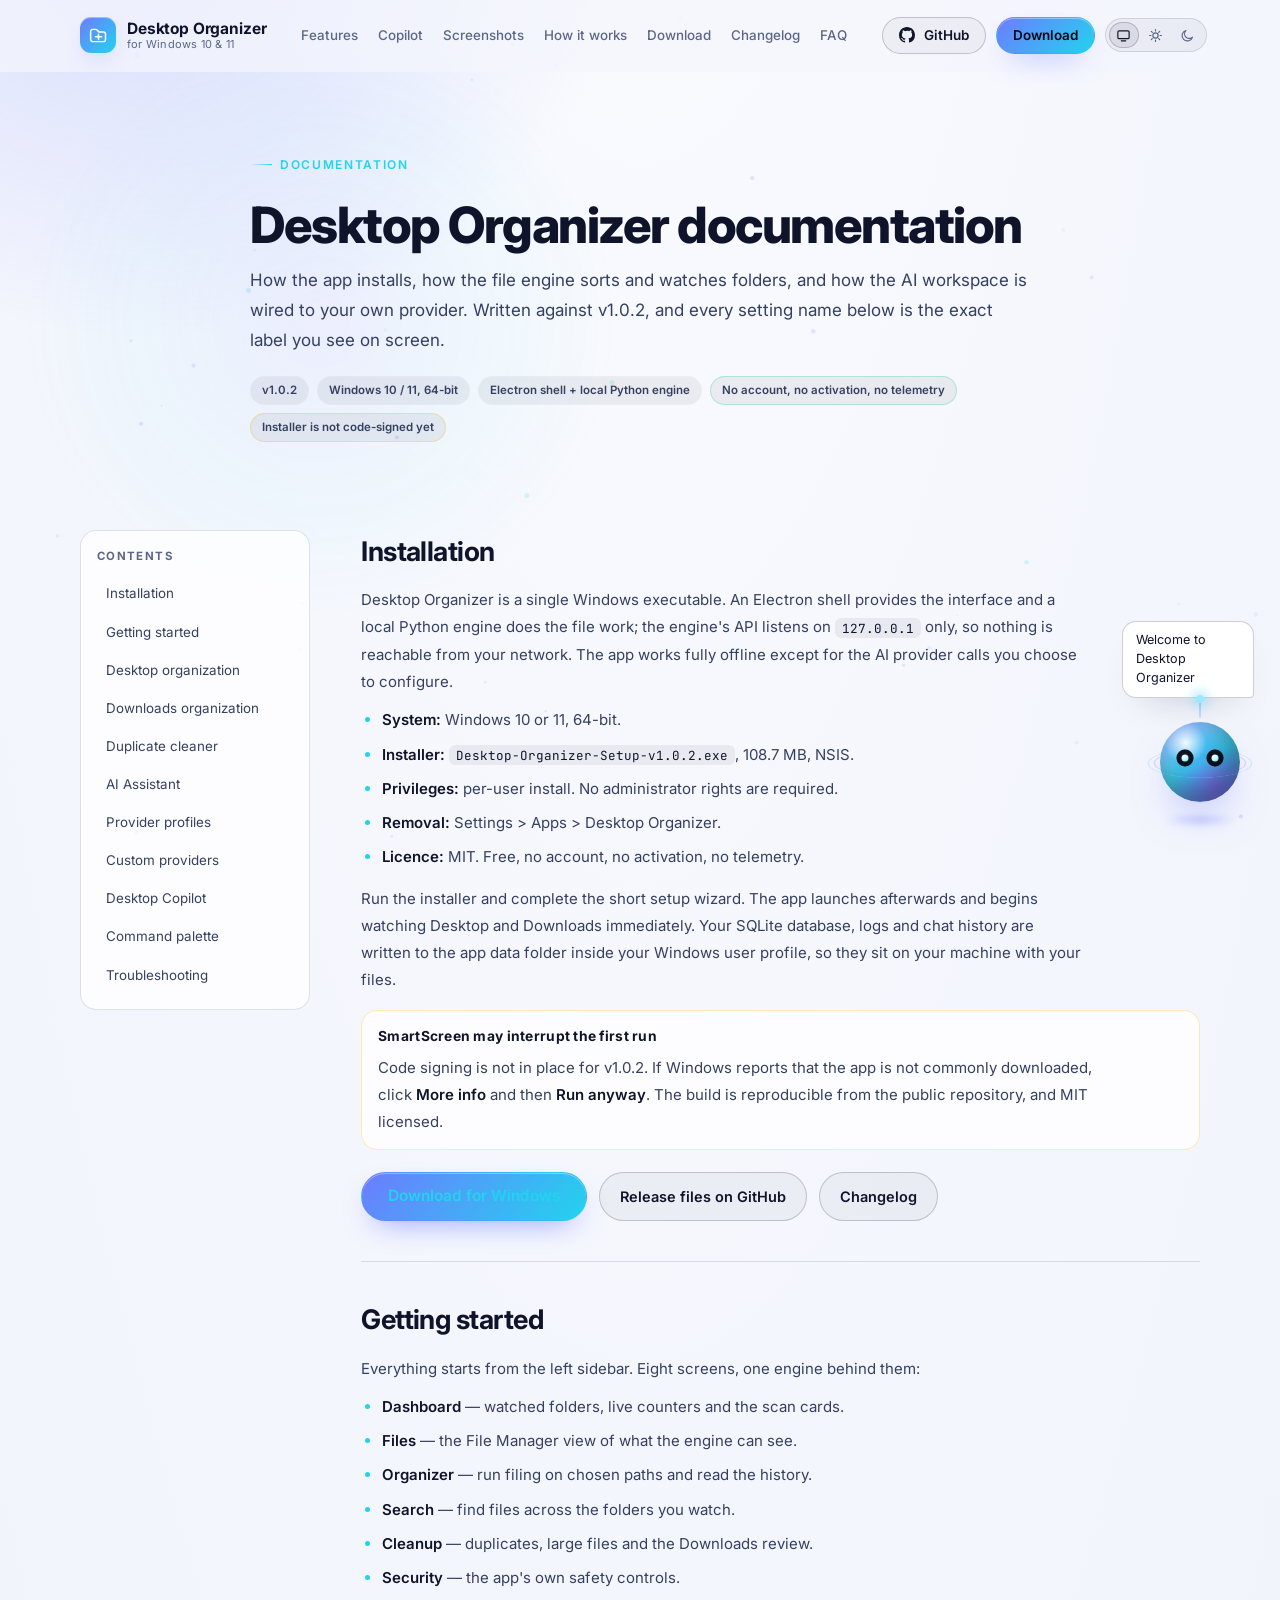
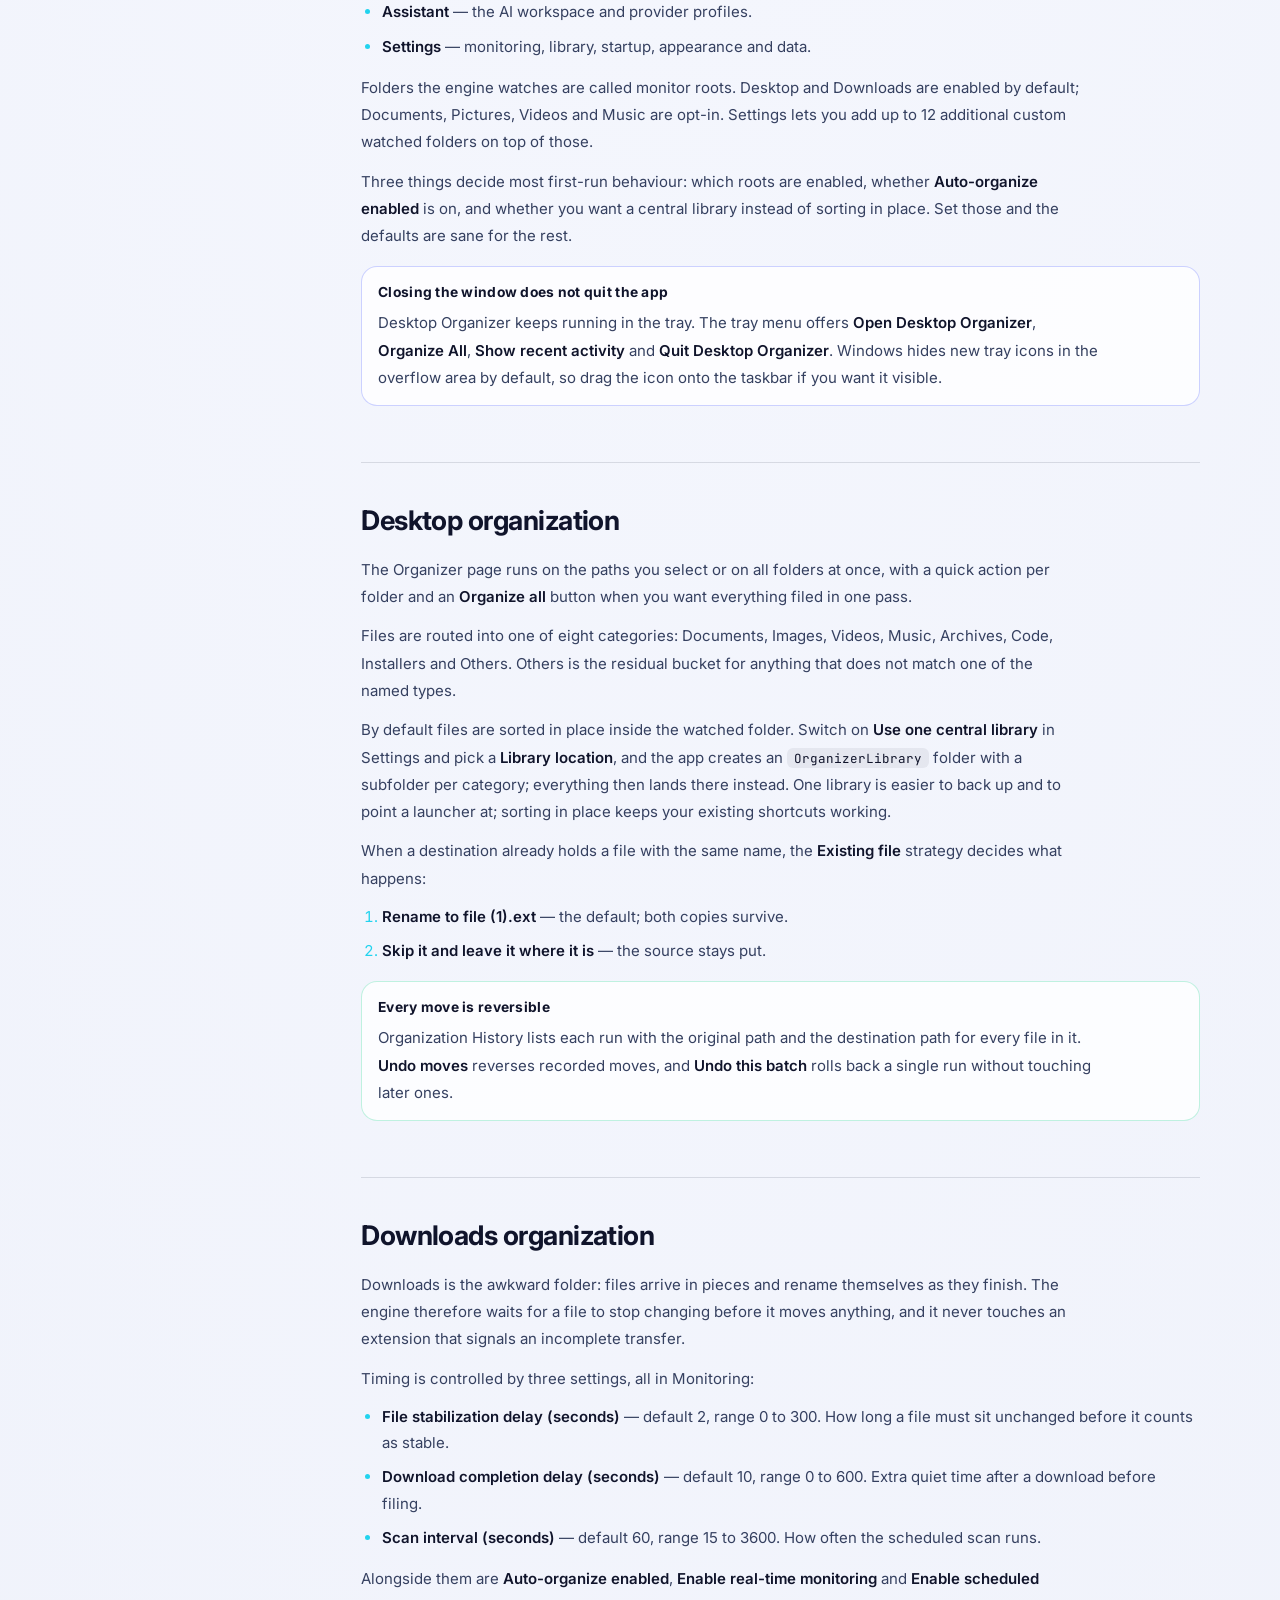
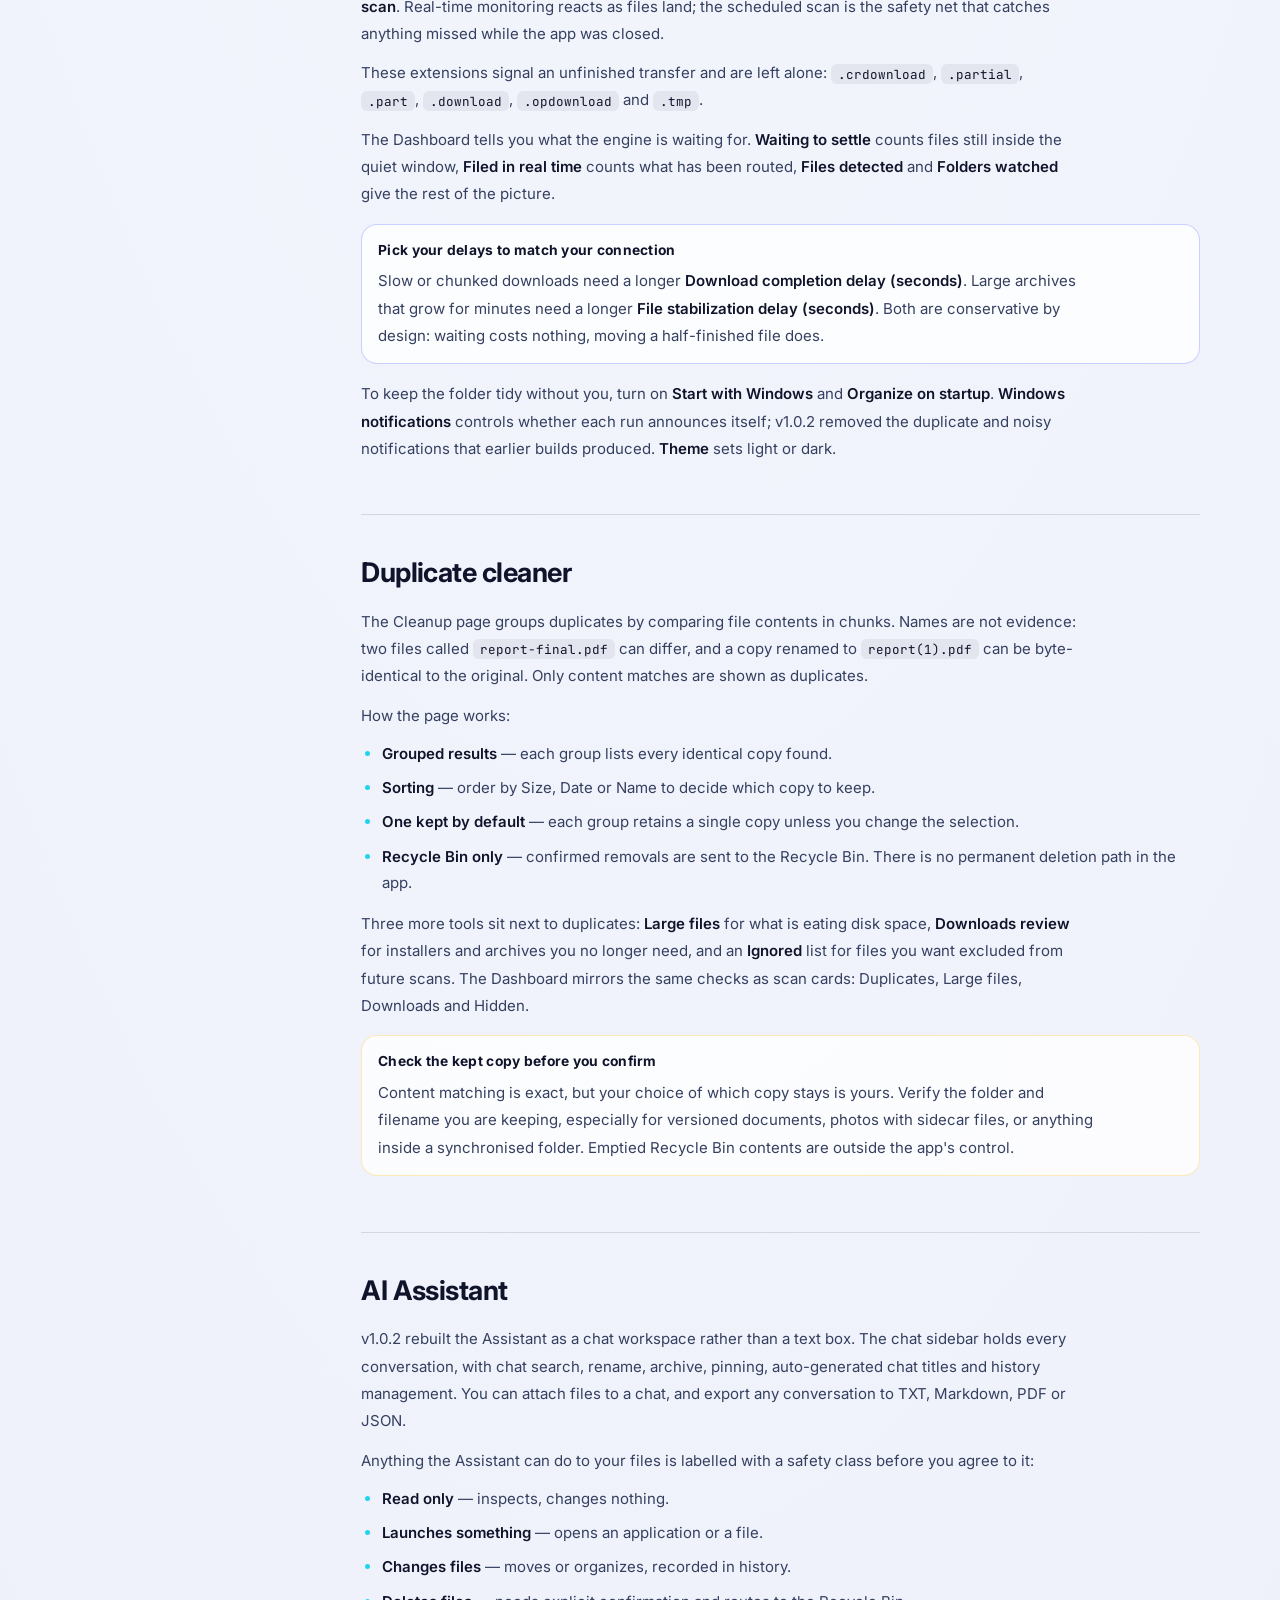
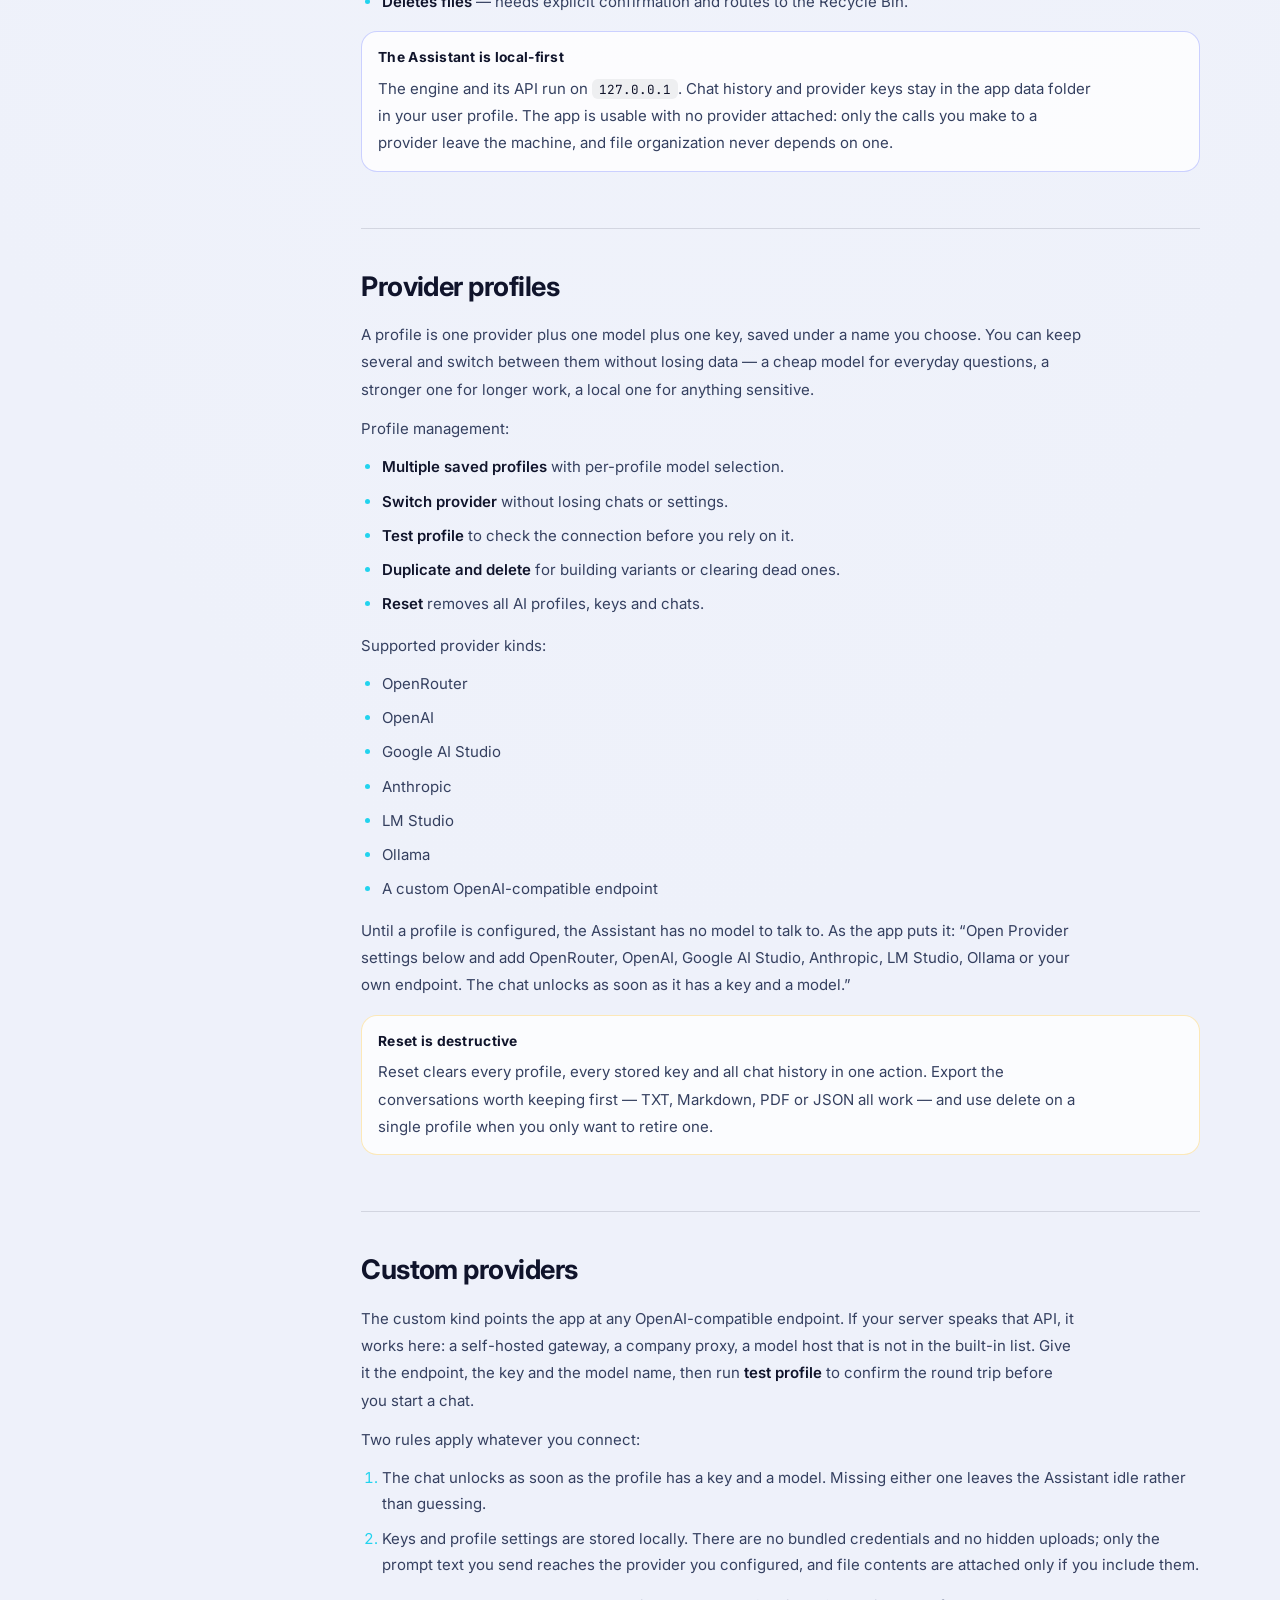
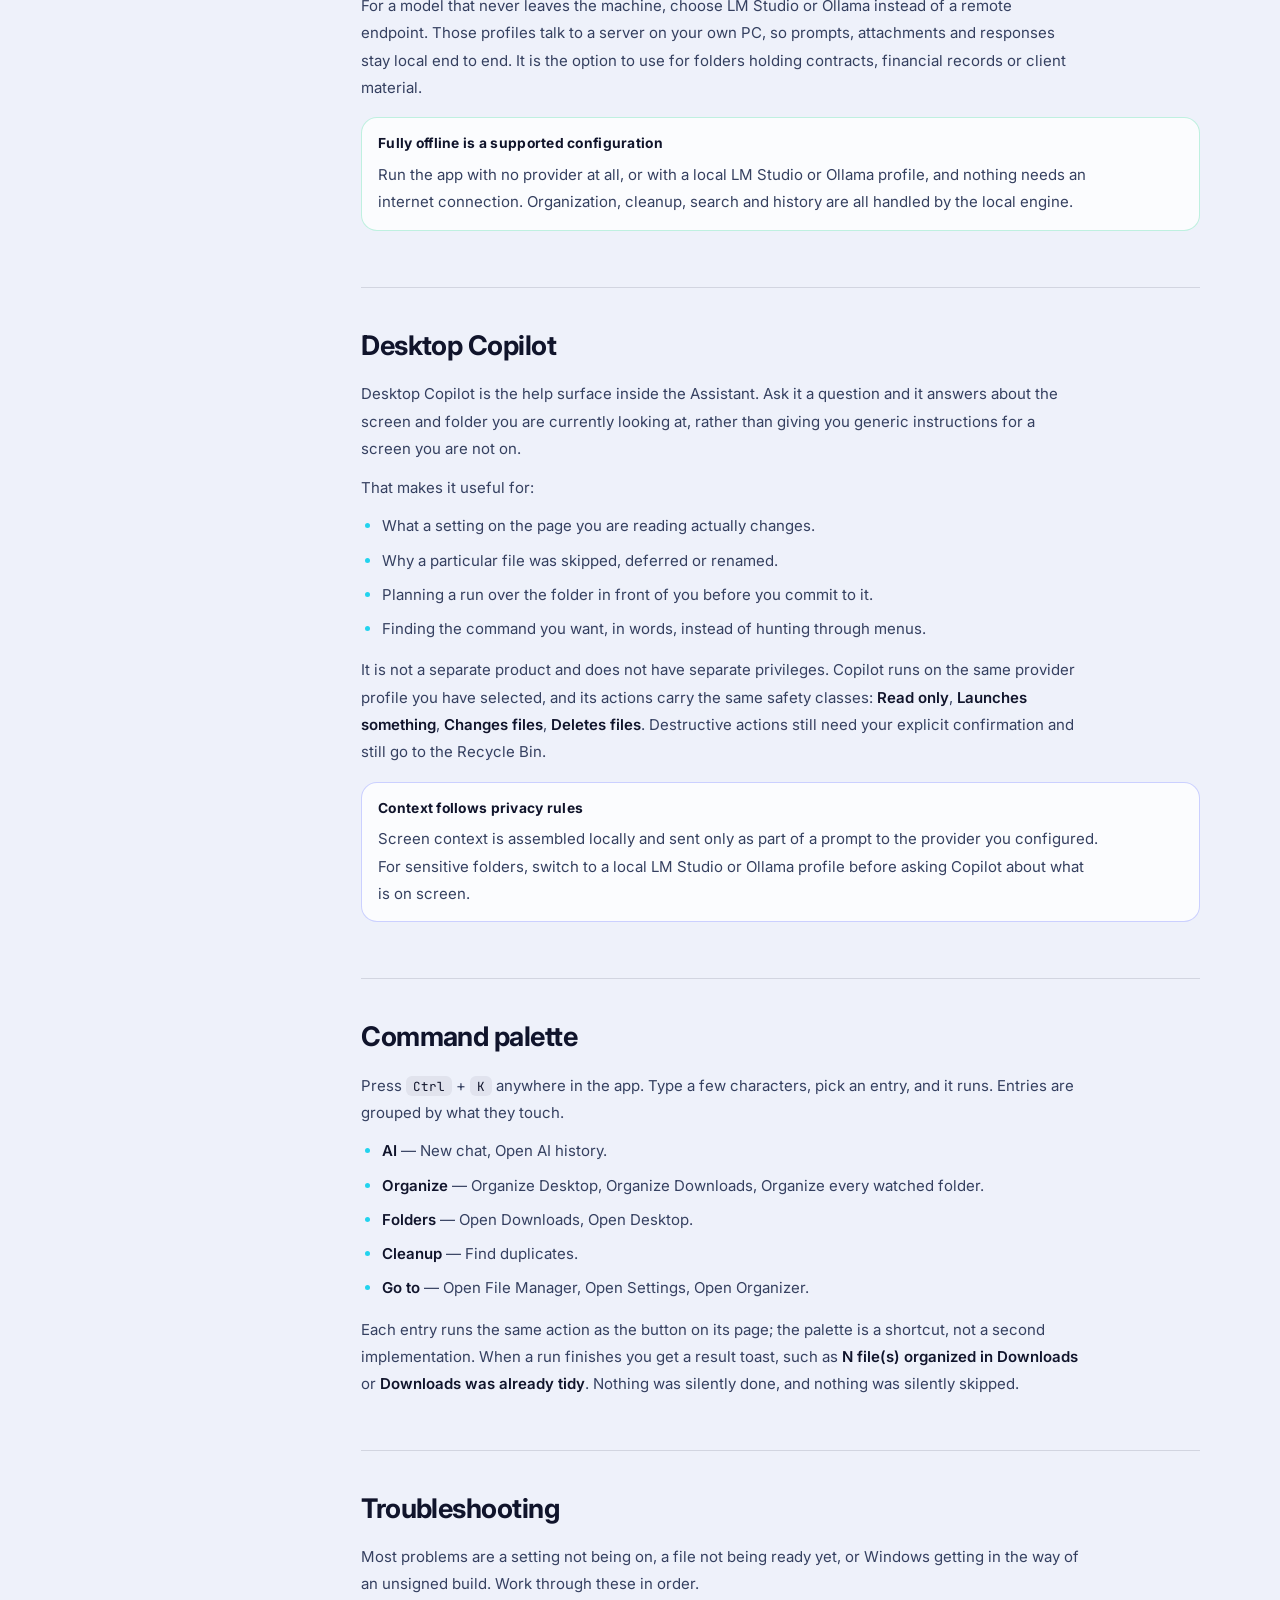
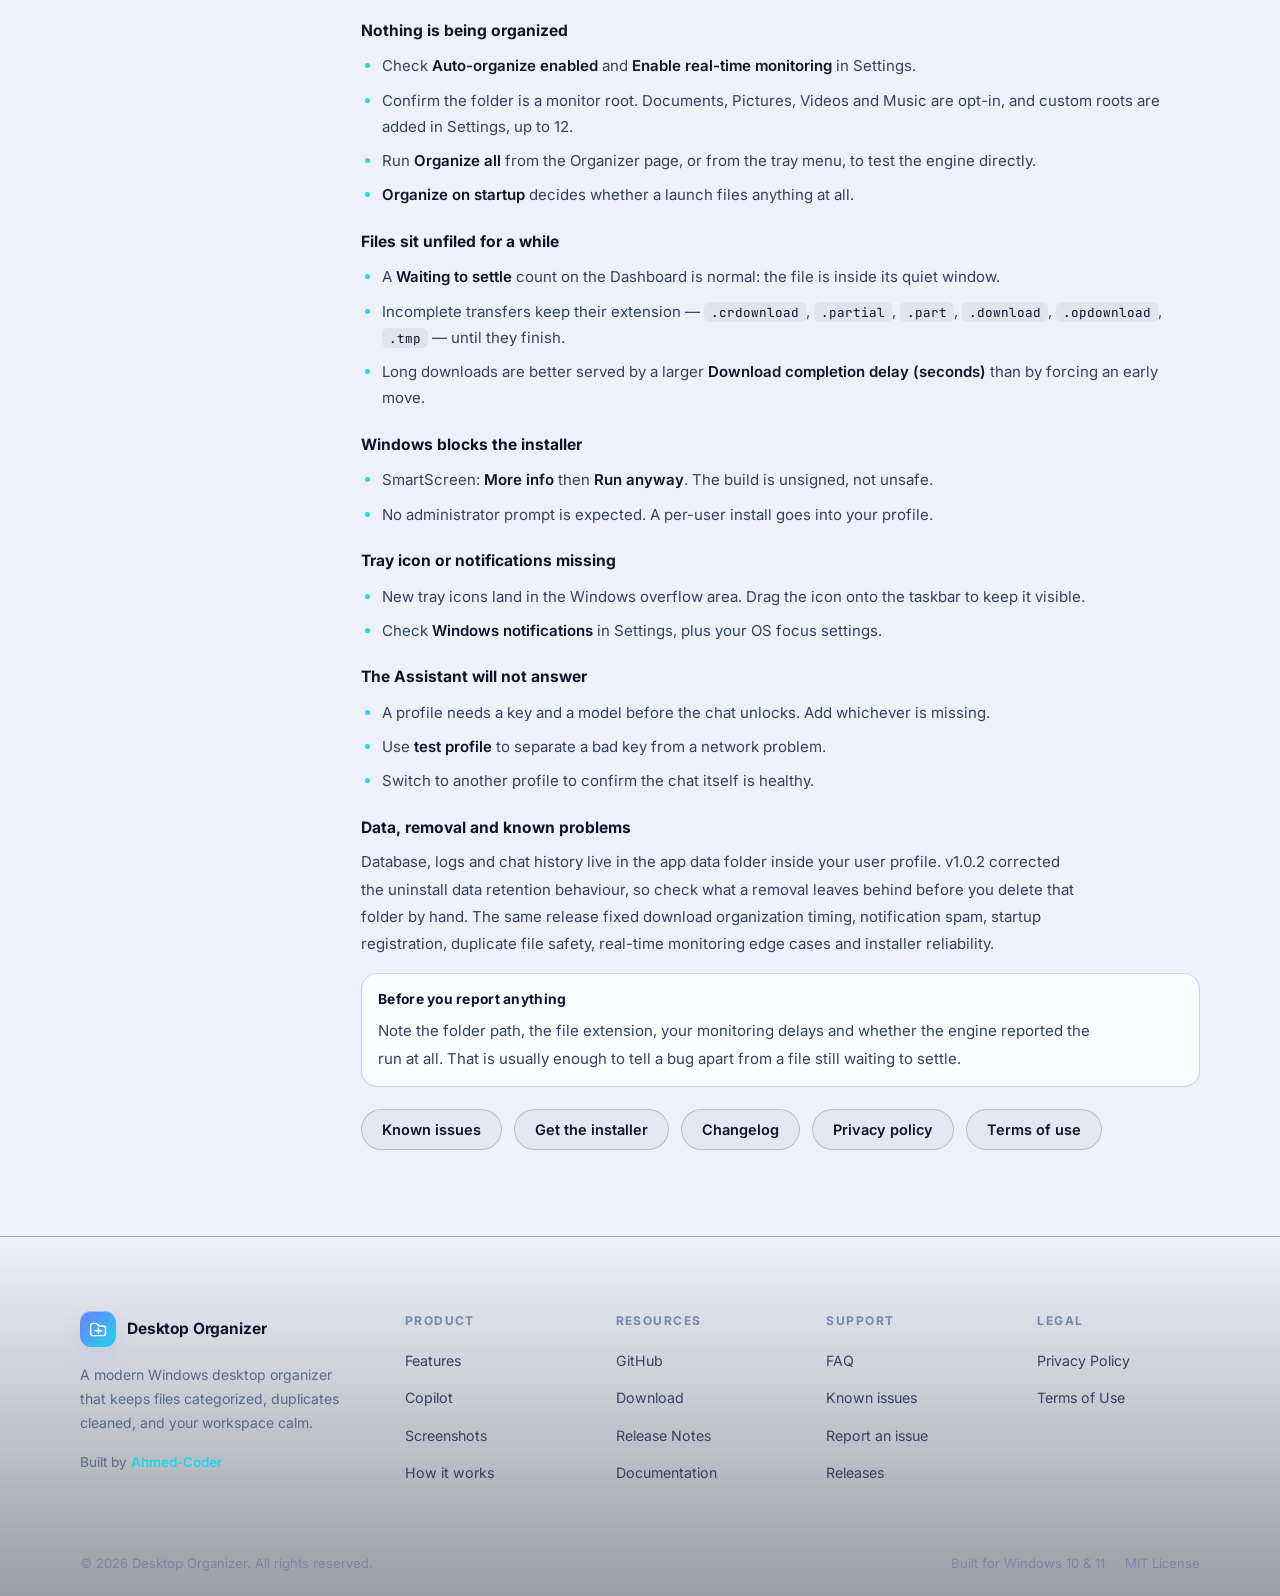
==== commit f2e2b9d1: "Premium redesign for v1.0.2 with Ahmed-Coder branding, copilot mascot, command palette and new showc" ====
--- a/documentation.html
+++ b/documentation.html
@@ -4,22 +4,25 @@
 <meta charset="utf-8">
 <meta name="viewport" content="width=device-width, initial-scale=1">
 <title>Documentation - Desktop Organizer</title>
-<meta name="description" content="Desktop Organizer documentation: install the Windows setup, run your first organization pass, watch Downloads safely, clean duplicates, configure the AI assistant, adjust settings and troubleshoot common issues.">
-<meta name="author" content="Suleman Alam">
+<meta name="description" content="Desktop Organizer v1.0.2 documentation: installation, getting started, desktop and Downloads organisation, duplicate cleaner, AI assistant, provider profiles, custom providers, Desktop Copilot, the Ctrl + K command palette and troubleshooting.">
+<meta name="author" content="Ahmed-Coder">
 <meta name="theme-color" content="#06070d">
-<meta name="color-scheme" content="dark">
+<meta name="color-scheme" content="dark light">
 <link rel="canonical" href="https://iifamily409-rgb.github.io/Desktop-Organizer/documentation.html">
 <meta name="robots" content="index, follow">
+<meta name="referrer" content="strict-origin-when-cross-origin">
 
 <meta property="og:type" content="article">
 <meta property="og:site_name" content="Desktop Organizer">
+<meta property="og:locale" content="en_US">
 <meta property="og:title" content="Desktop Organizer Documentation">
-<meta property="og:description" content="Installation, first start, organization, duplicate cleanup, AI features, settings and troubleshooting for Desktop Organizer on Windows 10 and 11.">
+<meta property="og:description" content="Install Desktop Organizer, configure watched folders, use the AI assistant and provider profiles, and troubleshoot the app on Windows 10 and 11.">
 <meta property="og:url" content="https://iifamily409-rgb.github.io/Desktop-Organizer/documentation.html">
 <meta property="og:image" content="https://iifamily409-rgb.github.io/Desktop-Organizer/assets/og-image.png">
+<meta property="og:image:alt" content="Desktop Organizer — smart Windows file organizer">
 <meta name="twitter:card" content="summary_large_image">
 <meta name="twitter:title" content="Desktop Organizer Documentation">
-<meta name="twitter:description" content="Installation, first start, organization, duplicate cleanup, AI features, settings and troubleshooting.">
+<meta name="twitter:description" content="Install Desktop Organizer, configure watched folders, use the AI assistant and provider profiles, and troubleshoot the app on Windows 10 and 11.">
 <meta name="twitter:image" content="https://iifamily409-rgb.github.io/Desktop-Organizer/assets/og-image.png">
 
 <link rel="icon" href="./assets/favicon.svg" type="image/svg+xml">
@@ -27,10 +30,47 @@
 <link rel="preconnect" href="https://fonts.googleapis.com">
 <link rel="preconnect" href="https://fonts.gstatic.com" crossorigin>
 <link rel="stylesheet" href="https://fonts.googleapis.com/css2?family=Inter:wght@400;500;600;700;800&family=JetBrains+Mono:wght@400;500&display=swap">
+<script>
+  /* Apply the saved theme before first paint so nothing flashes in the wrong colours. */
+  (function () {
+    var pref = "system";
+    try { pref = window.localStorage.getItem("do-theme") || "system"; } catch (e) {}
+    var light = pref === "light" || (pref !== "dark" && window.matchMedia("(prefers-color-scheme: light)").matches);
+    document.documentElement.setAttribute("data-theme-choice", pref);
+    document.documentElement.setAttribute("data-theme", light ? "light" : "dark");
+  })();
+</script>
 <link rel="stylesheet" href="./style.css">
+<noscript><style>.reveal, .reveal-stagger > *, .term-ex, .mascot-bubble { opacity: 1 !important; transform: none !important; }</style></noscript>
+
+<script type="application/ld+json">
+{
+  "@context": "https://schema.org",
+  "@type": "WebPage",
+  "name": "Documentation",
+  "url": "https://iifamily409-rgb.github.io/Desktop-Organizer/documentation.html",
+  "description": "Desktop Organizer v1.0.2 documentation: installation, getting started, desktop and Downloads organisation, duplicate cleaner, AI assistant, provider profiles, custom providers, Desktop Copilot, the Ctrl + K command palette and troubleshooting.",
+  "isPartOf": { "@type": "WebSite", "name": "Desktop Organizer", "url": "https://iifamily409-rgb.github.io/Desktop-Organizer/" },
+  "about": {
+    "@type": "SoftwareApplication",
+    "name": "Desktop Organizer",
+    "softwareVersion": "1.0.2",
+    "operatingSystem": "Windows 10, Windows 11",
+    "downloadUrl": "https://github.com/iifamily409-rgb/Desktop-Organizer/releases/download/v1.0.2/Desktop-Organizer-Setup-v1.0.2.exe",
+    "codeRepository": "https://github.com/iifamily409-rgb/Desktop-Organizer",
+    "author": { "@type": "Person", "name": "Ahmed-Coder", "url": "https://github.com/iifamily409-rgb" }
+  },
+  "publisher": { "@type": "Person", "name": "Ahmed-Coder", "url": "https://github.com/iifamily409-rgb" },
+  "dateModified": "2026-11-08"
+}
+</script>
 </head>
+
 <body>
 <a class="skip-link" href="#main">Skip to content</a>
+
+<div class="fx-glow" id="fxGlow" aria-hidden="true"></div>
+<canvas class="fx-particles" id="fxParticles" aria-hidden="true"></canvas>
 
 <header class="site-header" id="siteHeader">
   <div class="container header-inner">
@@ -50,6 +90,7 @@
     <nav class="site-nav" id="siteNav" aria-label="Primary">
       <ul class="nav-links">
         <li><a href="./index.html#features">Features</a></li>
+        <li><a href="./index.html#copilot">Copilot</a></li>
         <li><a href="./index.html#screenshots">Screenshots</a></li>
         <li><a href="./index.html#how-it-works">How it works</a></li>
         <li><a href="./index.html#download">Download</a></li>
@@ -57,16 +98,32 @@
         <li><a href="./index.html#faq">FAQ</a></li>
       </ul>
       <div class="nav-mobile-actions">
-        <a class="btn btn-primary btn-block" href="https://github.com/iifamily409-rgb/Desktop-Organizer/releases/download/v1.0.1/Desktop-Organizer-Setup-v1.0.1.exe" download="Desktop-Organizer-Setup-v1.0.1.exe">Download for Windows</a>
+        <a class="btn btn-primary btn-block" href="https://github.com/iifamily409-rgb/Desktop-Organizer/releases/download/v1.0.2/Desktop-Organizer-Setup-v1.0.2.exe" download="Desktop-Organizer-Setup-v1.0.2.exe">Download for Windows</a>
       </div>
     </nav>
 
     <div class="header-actions">
+      <button class="btn btn-ghost btn-sm kbd-hint" id="paletteTrigger" type="button" aria-label="Open the website command palette">
+        <svg viewBox="0 0 24 24" fill="none" stroke="currentColor" stroke-width="1.9" stroke-linecap="round" stroke-linejoin="round" aria-hidden="true"><path d="M4 7.5h16"/><path d="M4 12h10"/><path d="M4 16.5h7"/><path d="m17.5 14.5 2.5 2.5-2.5 2.5"/></svg>
+        <span>Search</span>
+        <kbd class="kbd">Ctrl K</kbd>
+      </button>
       <a class="btn btn-ghost btn-sm github-btn" href="https://github.com/iifamily409-rgb/Desktop-Organizer" target="_blank" rel="noopener">
-        <svg viewBox="0 0 16 16" aria-hidden="true" fill="currentColor"><path d="M8 0C3.58 0 0 3.58 0 8a8 8 0 0 0 5.47 7.59c.4.07.55-.17.55-.38 0-.19-.01-.82-.01-1.49-2.01.37-2.53-.49-2.69-.94-.09-.23-.48-.94-.82-1.13-.28-.15-.68-.52-.01-.53.63-.01 1.08.58 1.23.82.72 1.21 1.87.87 2.33.66.07-.52.28-.87.51-1.07-1.78-.2-3.64-.89-3.64-3.95 0-.87.31-1.59.82-2.15-.08-.2-.36-1.02.08-2.12 0 0 .67-.21 2.2.82a7.6 7.6 0 0 1 2-.27c.68 0 1.36.09 2 .27 1.53-1.04 2.2-.82 2.2-.82.44 1.1.16 1.92.08 2.12.51.56.82 1.27.82 2.15 0 3.07-1.82 3.63-3.55 3.82.28.24.53.72.53 1.45v2.15c0 .2.13.45.54.37A8 8 0 0 1 0 8Z"/></svg>
+        <svg viewBox="0 0 16 16" aria-hidden="true" fill="currentColor"><path d="M8 0C3.58 0 0 3.58 0 8a8 8 0 0 0 5.47 7.59c.4.07.55-.17.55-.38 0-.19-.01-.82-.01-1.49-2.01.37-2.53-.49-2.69-.94-.09-.23-.48-.94-.82-1.13-.28-.15-.68-.52-.01-.53.63-.01 1.08.58 1.23.82.72 1.21 1.87.87 2.33.66.07-.52.28-.87.51-1.07-1.78-.2-3.64-.89-3.64-3.95 0-.87.31-1.59.82-2.15-.08-.2-.36-1.02.08-2.12 0 0 .67-.21 2.2.82a7.6 7.6 0 0 1 2-.27c.68 0 1.36.09 2 .27 1.53-1.04 2.2-.82 2.2-.82.44 1.1.16 1.92.08 2.12.51.56.82 1.27.82 2.15 0 3.07-1.87 3.75-3.65 3.95.29.25.54.73.54 1.48 0 1.07-.01 1.94-.01 2.21 0 .21.15.46.55.38A8 8 0 0 0 16 8c0-4.42-3.58-8-8-8Z"/></svg>
         <span>GitHub</span>
       </a>
-      <a class="btn btn-primary btn-sm" href="https://github.com/iifamily409-rgb/Desktop-Organizer/releases/download/v1.0.1/Desktop-Organizer-Setup-v1.0.1.exe" download="Desktop-Organizer-Setup-v1.0.1.exe">Download</a>
+      <a class="btn btn-primary btn-sm" href="https://github.com/iifamily409-rgb/Desktop-Organizer/releases/download/v1.0.2/Desktop-Organizer-Setup-v1.0.2.exe" download="Desktop-Organizer-Setup-v1.0.2.exe">Download</a>
+      <div class="theme-switch" role="group" aria-label="Colour theme">
+        <button type="button" data-theme-btn="system" aria-pressed="false" title="Follow the system theme">
+          <svg viewBox="0 0 24 24" fill="none" stroke="currentColor" stroke-width="1.9" stroke-linecap="round" stroke-linejoin="round" aria-hidden="true"><rect x="3" y="4.5" width="18" height="12.5" rx="2"/><path d="M8.5 20.5h7"/></svg>
+        </button>
+        <button type="button" data-theme-btn="light" aria-pressed="false" title="Light theme">
+          <svg viewBox="0 0 24 24" fill="none" stroke="currentColor" stroke-width="1.9" stroke-linecap="round" stroke-linejoin="round" aria-hidden="true"><circle cx="12" cy="12" r="4.2"/><path d="M12 2.5v2.2M12 19.3v2.2M2.5 12h2.2M19.3 12h2.2M5.3 5.3l1.6 1.6M17.1 17.1l1.6 1.6M18.7 5.3l-1.6 1.6M6.9 17.1l-1.6 1.6"/></svg>
+        </button>
+        <button type="button" data-theme-btn="dark" aria-pressed="false" title="Dark theme">
+          <svg viewBox="0 0 24 24" fill="none" stroke="currentColor" stroke-width="1.9" stroke-linecap="round" stroke-linejoin="round" aria-hidden="true"><path d="M20 14.5A8.5 8.5 0 1 1 9.5 4a7 7 0 0 0 10.5 10.5Z"/></svg>
+        </button>
+      </div>
       <button class="nav-toggle" id="navToggle" type="button" aria-label="Open navigation menu" aria-controls="siteNav" aria-expanded="false">
         <span></span><span></span><span></span>
       </button>
@@ -76,248 +133,453 @@
 
 <main id="main">
 
-  <section class="page-hero">
-    <div class="container narrow">
-      <p class="eyebrow">Documentation</p>
-      <h1 class="page-title">How Desktop Organizer works</h1>
-      <p class="page-lead">Everything you need to install the app, point it at the right folders and understand what it does to your files. Written for v1.0.1 on Windows 10 and Windows 11.</p>
-      <div class="page-stamp">
-        <span class="tag">Version 1.0.1</span>
-        <span class="tag">Windows 10 / 11 · x64</span>
-        <span class="tag">Runs offline</span>
-      </div>
+<section class="page-hero" data-mascot-key="documentation">
+  <div class="container narrow">
+    <p class="eyebrow">Documentation</p>
+    <h1 class="page-title">Desktop Organizer documentation</h1>
+    <p class="page-lead">
+      How the app installs, how the file engine sorts and watches folders, and how the AI
+      workspace is wired to your own provider. Written against v1.0.2, and every setting name
+      below is the exact label you see on screen.
+    </p>
+    <div class="page-stamp">
+      <span class="tag">v1.0.2</span>
+      <span class="tag">Windows 10 / 11, 64-bit</span>
+      <span class="tag">Electron shell + local Python engine</span>
+      <span class="tag tag-ok">No account, no activation, no telemetry</span>
+      <span class="tag tag-warn">Installer is not code-signed yet</span>
     </div>
-  </section>
-
-  <section class="page-body">
-    <div class="container doc-layout">
-
-      <aside class="doc-toc" aria-label="On this page">
-        <h4>Contents</h4>
+  </div>
+</section>
+
+<section class="page-body" data-mascot-key="documentation">
+  <div class="container doc-layout">
+
+    <aside class="doc-toc" aria-label="On this page">
+      <h4>Contents</h4>
+      <ol>
+        <li><a href="#installation">Installation</a></li>
+        <li><a href="#getting-started">Getting started</a></li>
+        <li><a href="#desktop-organization">Desktop organization</a></li>
+        <li><a href="#downloads-organization">Downloads organization</a></li>
+        <li><a href="#duplicate-cleaner">Duplicate cleaner</a></li>
+        <li><a href="#ai-assistant">AI Assistant</a></li>
+        <li><a href="#provider-profiles">Provider profiles</a></li>
+        <li><a href="#custom-providers">Custom providers</a></li>
+        <li><a href="#desktop-copilot">Desktop Copilot</a></li>
+        <li><a href="#command-palette">Command palette</a></li>
+        <li><a href="#troubleshooting">Troubleshooting</a></li>
+      </ol>
+    </aside>
+
+    <div class="doc-content prose">
+
+      <section class="doc-section" id="installation">
+        <h2>Installation</h2>
+        <p>
+          Desktop Organizer is a single Windows executable. An Electron shell provides the
+          interface and a local Python engine does the file work; the engine's API listens on
+          <code>127.0.0.1</code> only, so nothing is reachable from your network. The app works
+          fully offline except for the AI provider calls you choose to configure.
+        </p>
+        <ul>
+          <li><strong>System:</strong> Windows 10 or 11, 64-bit.</li>
+          <li><strong>Installer:</strong> <code>Desktop-Organizer-Setup-v1.0.2.exe</code>, 108.7 MB, NSIS.</li>
+          <li><strong>Privileges:</strong> per-user install. No administrator rights are required.</li>
+          <li><strong>Removal:</strong> Settings &gt; Apps &gt; Desktop Organizer.</li>
+          <li><strong>Licence:</strong> MIT. Free, no account, no activation, no telemetry.</li>
+        </ul>
+        <p>
+          Run the installer and complete the short setup wizard. The app launches afterwards and
+          begins watching Desktop and Downloads immediately. Your SQLite database, logs and chat
+          history are written to the app data folder inside your Windows user profile, so they sit
+          on your machine with your files.
+        </p>
+        <div class="callout callout-warn">
+          <h3>SmartScreen may interrupt the first run</h3>
+          <p>
+            Code signing is not in place for v1.0.2. If Windows reports that the app is not
+            commonly downloaded, click <strong>More info</strong> and then <strong>Run anyway</strong>.
+            The build is reproducible from the public repository, and MIT licensed.
+          </p>
+        </div>
+        <div class="page-links">
+          <a class="btn btn-primary btn-lg" href="https://github.com/iifamily409-rgb/Desktop-Organizer/releases/download/v1.0.2/Desktop-Organizer-Setup-v1.0.2.exe" download="Desktop-Organizer-Setup-v1.0.2.exe">Download for Windows</a>
+          <a class="btn btn-ghost" href="https://github.com/iifamily409-rgb/Desktop-Organizer/releases" target="_blank" rel="noopener">Release files on GitHub</a>
+          <a class="btn btn-ghost" href="./index.html#changelog">Changelog</a>
+        </div>
+      </section>
+
+      <section class="doc-section" id="getting-started">
+        <h2>Getting started</h2>
+        <p>
+          Everything starts from the left sidebar. Eight screens, one engine behind them:
+        </p>
+        <ul>
+          <li><strong>Dashboard</strong> — watched folders, live counters and the scan cards.</li>
+          <li><strong>Files</strong> — the File Manager view of what the engine can see.</li>
+          <li><strong>Organizer</strong> — run filing on chosen paths and read the history.</li>
+          <li><strong>Search</strong> — find files across the folders you watch.</li>
+          <li><strong>Cleanup</strong> — duplicates, large files and the Downloads review.</li>
+          <li><strong>Security</strong> — the app's own safety controls.</li>
+          <li><strong>Assistant</strong> — the AI workspace and provider profiles.</li>
+          <li><strong>Settings</strong> — monitoring, library, startup, appearance and data.</li>
+        </ul>
+        <p>
+          Folders the engine watches are called monitor roots. Desktop and Downloads are enabled by
+          default; Documents, Pictures, Videos and Music are opt-in. Settings lets you add up to 12
+          additional custom watched folders on top of those.
+        </p>
+        <p>
+          Three things decide most first-run behaviour: which roots are enabled, whether
+          <strong>Auto-organize enabled</strong> is on, and whether you want a central library
+          instead of sorting in place. Set those and the defaults are sane for the rest.
+        </p>
+        <div class="callout callout-info">
+          <h3>Closing the window does not quit the app</h3>
+          <p>
+            Desktop Organizer keeps running in the tray. The tray menu offers
+            <strong>Open Desktop Organizer</strong>, <strong>Organize All</strong>,
+            <strong>Show recent activity</strong> and <strong>Quit Desktop Organizer</strong>.
+            Windows hides new tray icons in the overflow area by default, so drag the icon onto the
+            taskbar if you want it visible.
+          </p>
+        </div>
+      </section>
+
+      <section class="doc-section" id="desktop-organization">
+        <h2>Desktop organization</h2>
+        <p>
+          The Organizer page runs on the paths you select or on all folders at once, with a quick
+          action per folder and an <strong>Organize all</strong> button when you want everything
+          filed in one pass.
+        </p>
+        <p>
+          Files are routed into one of eight categories: Documents, Images, Videos, Music, Archives,
+          Code, Installers and Others. Others is the residual bucket for anything that does not match
+          one of the named types.
+        </p>
+        <p>
+          By default files are sorted in place inside the watched folder. Switch on
+          <strong>Use one central library</strong> in Settings and pick a
+          <strong>Library location</strong>, and the app creates an <code>OrganizerLibrary</code>
+          folder with a subfolder per category; everything then lands there instead. One library is
+          easier to back up and to point a launcher at; sorting in place keeps your existing
+          shortcuts working.
+        </p>
+        <p>
+          When a destination already holds a file with the same name, the
+          <strong>Existing file</strong> strategy decides what happens:
+        </p>
         <ol>
-          <li><a href="#installation">Installation</a></li>
-          <li><a href="#first-start">First start</a></li>
-          <li><a href="#desktop-organization">Desktop organization</a></li>
-          <li><a href="#downloads-organization">Downloads organization</a></li>
-          <li><a href="#duplicate-cleaner">Duplicate cleaner</a></li>
-          <li><a href="#ai-features">AI features</a></li>
-          <li><a href="#settings">Settings</a></li>
-          <li><a href="#troubleshooting">Troubleshooting</a></li>
+          <li><strong>Rename to file (1).ext</strong> — the default; both copies survive.</li>
+          <li><strong>Skip it and leave it where it is</strong> — the source stays put.</li>
         </ol>
-      </aside>
-
-      <div class="doc-content prose">
-
-        <section class="doc-section" id="installation">
-          <h2>Installation</h2>
-          <p>Desktop Organizer ships as a single Windows installer:
-            <code>Desktop-Organizer-Setup-v1.0.1.exe</code> (98.2 MB). It bundles the desktop shell and
-            the local engine, so you do not need to install Python, Node or a database separately.</p>
-          <ol>
-            <li>Download the setup from the <a href="./index.html#download">download section</a> or the
-              <a href="https://github.com/iifamily409-rgb/Desktop-Organizer/releases/tag/v1.0.1" target="_blank" rel="noopener">v1.0.1 release</a>.</li>
-            <li>Run the installer and choose the destination folder — the default per-user location needs no administrator rights.</li>
-            <li>Finish the wizard. A desktop and Start Menu shortcut are created for you.</li>
-          </ol>
-          <div class="callout callout-warn">
-            <h3>SmartScreen on first run</h3>
-            <p>The build is not code-signed yet, so Windows may show “Windows protected your PC”.
-              Choose <strong>More info → Run anyway</strong>. Full explanation in
-              <a href="./known-issues.html">Known issues</a>.</p>
-          </div>
-          <h3>Requirements</h3>
-          <ul>
-            <li>Windows 10 or Windows 11, 64-bit.</li>
-            <li>Roughly 300 MB of disk space after installation.</li>
-            <li>No internet connection is needed to organize files.</li>
-          </ul>
-          <h3>Uninstall</h3>
-          <p>Remove the app from <strong>Settings → Apps → Installed apps → Desktop Organizer</strong>, or run the
-            uninstaller from the Start Menu folder. Your organized files and your library stay where you put them;
-            the app does not delete user data on uninstall.</p>
-        </section>
-
-        <section class="doc-section" id="first-start">
-          <h2>First start</h2>
-          <p>On launch, Desktop Organizer opens the <strong>Dashboard</strong>, which summarises the last scans,
-            the health score and the number of files handled in real time. The left sidebar gives you
-            <strong>Files</strong>, <strong>Organizer</strong>, <strong>Search</strong>, <strong>Cleanup</strong>,
-            <strong>Security</strong>, <strong>Assistant</strong> and <strong>Settings</strong>.</p>
-          <ol>
-            <li>Open <strong>Settings → Monitoring</strong> and switch on the folders you want watched. Desktop and
-              Downloads are enabled by default; Documents, Pictures, Videos and Music are opt-in.</li>
-            <li>Decide whether to keep files where they are or route them into one central library
-              (<strong>Settings → Organization → Use one central library</strong>).</li>
-            <li>Turn on <strong>Start with Windows</strong> if you want the monitor running in the background from
-              login. Closing the window sends the app to the system tray, it does not stop monitoring.</li>
-            <li>Run your first pass from <strong>Organizer → Organize now</strong> and review the preview before
-              confirming the move.</li>
-          </ol>
-          <div class="callout callout-info">
-            <h3>Nothing moves without a preview</h3>
-            <p>Every organizing run shows the planned source and destination for each file first, and each completed
-              run is recorded in Organization History so you can undo it.</p>
-          </div>
-        </section>
-
-        <section class="doc-section" id="desktop-organization">
-          <h2>Desktop organization</h2>
-          <p>The Desktop is one of the six monitor roots. When real-time monitoring is enabled, a new file on your
-            desktop is held briefly while it finishes being written, then filed into a category folder based on its
-            type.</p>
-          <h3>Categories</h3>
-          <p>Files are grouped into <strong>Documents, Images, Videos, Music, Archives, Code, Installers</strong> and
-            <strong>Others</strong>. With the central library off, those folders are created next to the watched
-            folder, so your desktop becomes <code>Desktop\Images</code>, <code>Desktop\Documents</code> and so on.
-            With the library on, they are created inside <code>OrganizerLibrary</code> instead.</p>
-          <h3>What is left alone</h3>
-          <ul>
-            <li>Shortcuts, folders and pinned items you created yourself.</li>
-            <li>Files that are still being written — see the stabilization delay under
-              <a href="#settings">Settings</a>.</li>
-            <li>Locked or in-use files; the monitor retries once they are released.</li>
-          </ul>
-          <h3>Undo</h3>
-          <p>Open <strong>Organizer → History</strong>, pick the run and choose <strong>Undo moves</strong>. Individual
-            batches can be reverted too, which is handy when one run swept up something you wanted to keep on the
-            desktop.</p>
-        </section>
-
-        <section class="doc-section" id="downloads-organization">
-          <h2>Downloads organization</h2>
-          <p>Downloads is the second root that ships enabled, and it is treated more carefully than any other folder
-            because a half-finished download must never be moved.</p>
-          <h3>In-progress files are protected</h3>
-          <p>Desktop Organizer ignores installer scratch extensions
-            (<code>.crdownload</code>, <code>.partial</code>, <code>.part</code>, <code>.download</code>,
-            <code>.opdownload</code>, <code>.tmp</code>) and waits for a <strong>download completion delay</strong>
-            after a file stops growing before it touches it. The dashboard counter
-            <em>Waiting to settle</em> shows how many files are in that quiet period.</p>
-          <h3>After completion</h3>
-          <ol>
-            <li>Completed installers land in <strong>Installers</strong>, archives in <strong>Archives</strong>,
-              documents and media in their own category.</li>
-            <li><strong>Cleanup → Downloads review</strong> lists stale or oversized leftovers you can move to the
-              Recycle Bin, and an <em>Ignored list</em> keeps items you want to leave in place.</li>
-            <li>Duplicate installers are flagged by the same content-based matcher used by the
-              <a href="#duplicate-cleaner">duplicate cleaner</a>.</li>
-          </ol>
-        </section>
-
-        <section class="doc-section" id="duplicate-cleaner">
-          <h2>Duplicate cleaner</h2>
-          <p>Open <strong>Cleanup</strong> to scan for duplicate files, large files and clutter. Duplicate detection
-            compares file contents in chunks rather than trusting names or sizes, so two differently named copies of
-            the same document are still matched.</p>
-          <h3>Reviewing a group</h3>
-          <ul>
-            <li>Results are grouped so you can compare path, size and date, and sort by <strong>Size</strong>,
-              <strong>Date</strong> or <strong>Name</strong>.</li>
-            <li>One copy in every group is kept by default — the cleaner never selects the whole group for you.</li>
-            <li>Confirming a removal moves the selected copies to the <strong>Recycle Bin</strong>, so the action is
-              reversible until you empty it.</li>
-          </ul>
-          <div class="callout callout-ok">
-            <h3>Duplicate safety</h3>
-            <p>From v1.0.1 onward, deletion candidates are re-checked against the current file state before anything
-              moves, so a group that changed while you were reviewing it is skipped instead of partially deleted.</p>
-          </div>
-          <h3>Large files and hidden items</h3>
-          <p>The same page reports large files above your configured size threshold and hidden items, with the disk
-            totals for the scanned roots. Both use the Recycle Bin flow, never permanent deletion.</p>
-        </section>
-
-        <section class="doc-section" id="ai-features">
-          <h2>AI features</h2>
-          <p>The assistant lives under <strong>Assistant</strong> and translates plain-language requests into file
-            operations — “sort my downloads by type”, “find every PDF older than a year”. It is optional and
-            provider-neutral: point it at an OpenAI-compatible endpoint or a local model server running on your
-            machine.</p>
-          <h3>Permission levels</h3>
-          <p>Each action the assistant proposes is classified before it runs:</p>
-          <ul>
-            <li><strong>Read only</strong> — search and reporting; nothing changes.</li>
-            <li><strong>Launches something</strong> — opens a file or folder.</li>
-            <li><strong>Changes files</strong> — moves or renames items, always shown as a preview first.</li>
-            <li><strong>Deletes files</strong> — requires explicit confirmation and routes to the Recycle Bin.</li>
-          </ul>
-          <h3>Keeping it local</h3>
-          <p>Only the request text you send reaches the provider you configured; file contents are not attached unless
-            you include them. With a local model server, nothing leaves the machine at all. Model settings can be
-            reset at any time from the assistant page.</p>
-        </section>
-
-        <section class="doc-section" id="settings">
-          <h2>Settings</h2>
-          <p>Everything that changes behaviour is in <strong>Settings</strong>, grouped by what it affects.</p>
-          <h3>Monitoring</h3>
-          <ul>
-            <li><strong>Auto-organize enabled</strong> — master switch for filing files automatically.</li>
-            <li><strong>Enable real-time monitoring</strong> — watch roots with a live file-system listener.</li>
-            <li><strong>Enable scheduled scan</strong> — periodic sweep on an interval (default 60 seconds, range
-              15–3600).</li>
-            <li><strong>File stabilization delay</strong> — how long a file must stop changing before it is filed
-              (default 2 seconds).</li>
-            <li><strong>Download completion delay</strong> — extra quiet time after a file was seen growing
-              (default 10 seconds).</li>
-            <li><strong>Watched folders</strong> — the six known roots plus up to twelve custom folders.</li>
-          </ul>
-          <h3>Organization</h3>
-          <ul>
-            <li><strong>Use one central library</strong> — route everything into one place instead of sorting in
-              place.</li>
-            <li><strong>Library location</strong> — where that library lives; <code>OrganizerLibrary</code> is created
-              when you switch it on.</li>
-            <li><strong>Existing file</strong> — conflict strategy when the destination already holds a match:
-              <em>rename</em> (default) or <em>skip</em>.</li>
-          </ul>
-          <h3>Startup, notifications and appearance</h3>
-          <ul>
-            <li><strong>Start with Windows</strong> — register the app at logon.</li>
-            <li><strong>Organize on startup</strong> — run a full pass as soon as the app launches.</li>
-            <li><strong>Windows notifications</strong> — toast messages for completed runs and warnings.</li>
-            <li><strong>Theme</strong> — light, dark or follow Windows.</li>
-          </ul>
-          <h3>Diagnostics</h3>
-          <p>The settings area also exposes the log viewer (filter by level, category or text) and a diagnostics
-            snapshot with app, Python and engine versions plus the local API address — the useful first thing to check
-            when something looks wrong.</p>
-        </section>
-
-        <section class="doc-section" id="troubleshooting">
-          <h2>Troubleshooting</h2>
-          <h3>The app says it cannot reach the engine</h3>
-          <p>The interface talks to a local API over loopback. Restart the app from the tray
-            (<strong>Quit Desktop Organizer</strong>, then launch again) and check the diagnostics snapshot in
-            Settings. Nothing is sent over the network.</p>
-          <h3>Files are not being organized</h3>
-          <ol>
-            <li>Confirm <strong>Auto-organize enabled</strong> and <strong>Enable real-time monitoring</strong> are on.</li>
-            <li>Check that the folder is actually a watched root, or add it as a custom watched folder.</li>
-            <li>Look at <em>Waiting to settle</em> on the dashboard — files inside the stabilization window are
-              intentionally untouched.</li>
-            <li>Open the monitoring log in Settings and filter for the folder name.</li>
-          </ol>
-          <h3>A download broke or a file moved too early</h3>
-          <p>Fixed in v1.0.1. If it still happens, raise the <strong>Download completion delay</strong> and make sure
-            the browser's temporary extension is on the protected list. Undo the move from history and report it on the
-            <a href="https://github.com/iifamily409-rgb/Desktop-Organizer/issues" target="_blank" rel="noopener">issue tracker</a>.</p>
-          <h3>Too many notifications</h3>
-          <p>Turn off <strong>Windows notifications</strong> for repeat-only reporting, or disable
-            <strong>Organize on startup</strong> if the burst happens at logon.</p>
-          <h3>Nothing appears in the tray</h3>
-          <p>Windows hides new tray icons by default. Open the overflow area (the chevron next to the clock) and drag
-            the Desktop Organizer icon onto the visible bar; tray stability was hardened in v1.0.1.</p>
-          <div class="page-links">
-            <a class="btn btn-primary btn-lg" href="https://github.com/iifamily409-rgb/Desktop-Organizer/releases/download/v1.0.1/Desktop-Organizer-Setup-v1.0.1.exe" download="Desktop-Organizer-Setup-v1.0.1.exe">Download for Windows</a>
-            <a class="btn btn-secondary btn-lg" href="./known-issues.html">Known issues</a>
-            <a class="btn btn-ghost btn-lg" href="./index.html#faq">FAQ</a>
-          </div>
-        </section>
-
-      </div>
+        <div class="callout callout-ok">
+          <h3>Every move is reversible</h3>
+          <p>
+            Organization History lists each run with the original path and the destination path for
+            every file in it. <strong>Undo moves</strong> reverses recorded moves, and
+            <strong>Undo this batch</strong> rolls back a single run without touching later ones.
+          </p>
+        </div>
+      </section>
+
+      <section class="doc-section" id="downloads-organization">
+        <h2>Downloads organization</h2>
+        <p>
+          Downloads is the awkward folder: files arrive in pieces and rename themselves as they
+          finish. The engine therefore waits for a file to stop changing before it moves anything,
+          and it never touches an extension that signals an incomplete transfer.
+        </p>
+        <p>Timing is controlled by three settings, all in Monitoring:</p>
+        <ul>
+          <li><strong>File stabilization delay (seconds)</strong> — default 2, range 0 to 300. How long a file must sit unchanged before it counts as stable.</li>
+          <li><strong>Download completion delay (seconds)</strong> — default 10, range 0 to 600. Extra quiet time after a download before filing.</li>
+          <li><strong>Scan interval (seconds)</strong> — default 60, range 15 to 3600. How often the scheduled scan runs.</li>
+        </ul>
+        <p>
+          Alongside them are <strong>Auto-organize enabled</strong>,
+          <strong>Enable real-time monitoring</strong> and <strong>Enable scheduled scan</strong>.
+          Real-time monitoring reacts as files land; the scheduled scan is the safety net that
+          catches anything missed while the app was closed.
+        </p>
+        <p>
+          These extensions signal an unfinished transfer and are left alone:
+          <code>.crdownload</code>, <code>.partial</code>, <code>.part</code>,
+          <code>.download</code>, <code>.opdownload</code> and <code>.tmp</code>.
+        </p>
+        <p>
+          The Dashboard tells you what the engine is waiting for.
+          <strong>Waiting to settle</strong> counts files still inside the quiet window,
+          <strong>Filed in real time</strong> counts what has been routed,
+          <strong>Files detected</strong> and <strong>Folders watched</strong> give the rest of the
+          picture.
+        </p>
+        <div class="callout callout-info">
+          <h3>Pick your delays to match your connection</h3>
+          <p>
+            Slow or chunked downloads need a longer
+            <strong>Download completion delay (seconds)</strong>. Large archives that grow for
+            minutes need a longer <strong>File stabilization delay (seconds)</strong>. Both are
+            conservative by design: waiting costs nothing, moving a half-finished file does.
+          </p>
+        </div>
+        <p>
+          To keep the folder tidy without you, turn on <strong>Start with Windows</strong> and
+          <strong>Organize on startup</strong>. <strong>Windows notifications</strong> controls
+          whether each run announces itself; v1.0.2 removed the duplicate and noisy notifications
+          that earlier builds produced. <strong>Theme</strong> sets light or dark.
+        </p>
+      </section>
+
+      <section class="doc-section" id="duplicate-cleaner">
+        <h2>Duplicate cleaner</h2>
+        <p>
+          The Cleanup page groups duplicates by comparing file contents in chunks. Names are not
+          evidence: two files called <code>report-final.pdf</code> can differ, and a copy renamed to
+          <code>report(1).pdf</code> can be byte-identical to the original. Only content matches are
+          shown as duplicates.
+        </p>
+        <p>How the page works:</p>
+        <ul>
+          <li><strong>Grouped results</strong> — each group lists every identical copy found.</li>
+          <li><strong>Sorting</strong> — order by Size, Date or Name to decide which copy to keep.</li>
+          <li><strong>One kept by default</strong> — each group retains a single copy unless you change the selection.</li>
+          <li><strong>Recycle Bin only</strong> — confirmed removals are sent to the Recycle Bin. There is no permanent deletion path in the app.</li>
+        </ul>
+        <p>
+          Three more tools sit next to duplicates: <strong>Large files</strong> for what is eating
+          disk space, <strong>Downloads review</strong> for installers and archives you no longer
+          need, and an <strong>Ignored</strong> list for files you want excluded from future scans.
+          The Dashboard mirrors the same checks as scan cards: Duplicates, Large files, Downloads
+          and Hidden.
+        </p>
+        <div class="callout callout-warn">
+          <h3>Check the kept copy before you confirm</h3>
+          <p>
+            Content matching is exact, but your choice of which copy stays is yours. Verify the
+            folder and filename you are keeping, especially for versioned documents, photos with
+            sidecar files, or anything inside a synchronised folder. Emptied Recycle Bin contents are
+            outside the app's control.
+          </p>
+        </div>
+      </section>
+
+      <section class="doc-section" id="ai-assistant">
+        <h2>AI Assistant</h2>
+        <p>
+          v1.0.2 rebuilt the Assistant as a chat workspace rather than a text box. The chat sidebar
+          holds every conversation, with chat search, rename, archive, pinning, auto-generated chat
+          titles and history management. You can attach files to a chat, and export any conversation
+          to TXT, Markdown, PDF or JSON.
+        </p>
+        <p>
+          Anything the Assistant can do to your files is labelled with a safety class before you
+          agree to it:
+        </p>
+        <ul>
+          <li><strong>Read only</strong> — inspects, changes nothing.</li>
+          <li><strong>Launches something</strong> — opens an application or a file.</li>
+          <li><strong>Changes files</strong> — moves or organizes, recorded in history.</li>
+          <li><strong>Deletes files</strong> — needs explicit confirmation and routes to the Recycle Bin.</li>
+        </ul>
+        <div class="callout callout-info">
+          <h3>The Assistant is local-first</h3>
+          <p>
+            The engine and its API run on <code>127.0.0.1</code>. Chat history and provider keys stay
+            in the app data folder in your user profile. The app is usable with no provider attached:
+            only the calls you make to a provider leave the machine, and file organization never
+            depends on one.
+          </p>
+        </div>
+      </section>
+
+      <section class="doc-section" id="provider-profiles">
+        <h2>Provider profiles</h2>
+        <p>
+          A profile is one provider plus one model plus one key, saved under a name you choose. You
+          can keep several and switch between them without losing data — a cheap model for everyday
+          questions, a stronger one for longer work, a local one for anything sensitive.
+        </p>
+        <p>Profile management:</p>
+        <ul>
+          <li><strong>Multiple saved profiles</strong> with per-profile model selection.</li>
+          <li><strong>Switch provider</strong> without losing chats or settings.</li>
+          <li><strong>Test profile</strong> to check the connection before you rely on it.</li>
+          <li><strong>Duplicate and delete</strong> for building variants or clearing dead ones.</li>
+          <li><strong>Reset</strong> removes all AI profiles, keys and chats.</li>
+        </ul>
+        <p>Supported provider kinds:</p>
+        <ul>
+          <li>OpenRouter</li>
+          <li>OpenAI</li>
+          <li>Google AI Studio</li>
+          <li>Anthropic</li>
+          <li>LM Studio</li>
+          <li>Ollama</li>
+          <li>A custom OpenAI-compatible endpoint</li>
+        </ul>
+        <p>
+          Until a profile is configured, the Assistant has no model to talk to. As the app puts it:
+          “Open Provider settings below and add OpenRouter, OpenAI, Google AI Studio, Anthropic, LM
+          Studio, Ollama or your own endpoint. The chat unlocks as soon as it has a key and a model.”
+        </p>
+        <div class="callout callout-warn">
+          <h3>Reset is destructive</h3>
+          <p>
+            Reset clears every profile, every stored key and all chat history in one action. Export
+            the conversations worth keeping first — TXT, Markdown, PDF or JSON all work — and use
+            delete on a single profile when you only want to retire one.
+          </p>
+        </div>
+      </section>
+
+      <section class="doc-section" id="custom-providers">
+        <h2>Custom providers</h2>
+        <p>
+          The custom kind points the app at any OpenAI-compatible endpoint. If your server speaks
+          that API, it works here: a self-hosted gateway, a company proxy, a model host that is not
+          in the built-in list. Give it the endpoint, the key and the model name, then run
+          <strong>test profile</strong> to confirm the round trip before you start a chat.
+        </p>
+        <p>Two rules apply whatever you connect:</p>
+        <ol>
+          <li>The chat unlocks as soon as the profile has a key and a model. Missing either one leaves the Assistant idle rather than guessing.</li>
+          <li>Keys and profile settings are stored locally. There are no bundled credentials and no hidden uploads; only the prompt text you send reaches the provider you configured, and file contents are attached only if you include them.</li>
+        </ol>
+        <p>
+          For a model that never leaves the machine, choose LM Studio or Ollama instead of a
+          remote endpoint. Those profiles talk to a server on your own PC, so prompts, attachments
+          and responses stay local end to end. It is the option to use for folders holding
+          contracts, financial records or client material.
+        </p>
+        <div class="callout callout-ok">
+          <h3>Fully offline is a supported configuration</h3>
+          <p>
+            Run the app with no provider at all, or with a local LM Studio or Ollama profile, and
+            nothing needs an internet connection. Organization, cleanup, search and history are all
+            handled by the local engine.
+          </p>
+        </div>
+      </section>
+
+      <section class="doc-section" id="desktop-copilot">
+        <h2>Desktop Copilot</h2>
+        <p>
+          Desktop Copilot is the help surface inside the Assistant. Ask it a question and it answers
+          about the screen and folder you are currently looking at, rather than giving you generic
+          instructions for a screen you are not on.
+        </p>
+        <p>That makes it useful for:</p>
+        <ul>
+          <li>What a setting on the page you are reading actually changes.</li>
+          <li>Why a particular file was skipped, deferred or renamed.</li>
+          <li>Planning a run over the folder in front of you before you commit to it.</li>
+          <li>Finding the command you want, in words, instead of hunting through menus.</li>
+        </ul>
+        <p>
+          It is not a separate product and does not have separate privileges. Copilot runs on the
+          same provider profile you have selected, and its actions carry the same safety classes:
+          <strong>Read only</strong>, <strong>Launches something</strong>,
+          <strong>Changes files</strong>, <strong>Deletes files</strong>. Destructive actions still
+          need your explicit confirmation and still go to the Recycle Bin.
+        </p>
+        <div class="callout callout-info">
+          <h3>Context follows privacy rules</h3>
+          <p>
+            Screen context is assembled locally and sent only as part of a prompt to the provider you
+            configured. For sensitive folders, switch to a local LM Studio or Ollama profile before
+            asking Copilot about what is on screen.
+          </p>
+        </div>
+      </section>
+
+      <section class="doc-section" id="command-palette">
+        <h2>Command palette</h2>
+        <p>
+          Press <code>Ctrl</code> + <code>K</code> anywhere in the app. Type a few characters, pick an
+          entry, and it runs. Entries are grouped by what they touch.
+        </p>
+        <ul>
+          <li><strong>AI</strong> — New chat, Open AI history.</li>
+          <li><strong>Organize</strong> — Organize Desktop, Organize Downloads, Organize every watched folder.</li>
+          <li><strong>Folders</strong> — Open Downloads, Open Desktop.</li>
+          <li><strong>Cleanup</strong> — Find duplicates.</li>
+          <li><strong>Go to</strong> — Open File Manager, Open Settings, Open Organizer.</li>
+        </ul>
+        <p>
+          Each entry runs the same action as the button on its page; the palette is a shortcut, not a
+          second implementation. When a run finishes you get a result toast, such as
+          <strong>N file(s) organized in Downloads</strong> or
+          <strong>Downloads was already tidy</strong>. Nothing was silently done, and nothing was
+          silently skipped.
+        </p>
+      </section>
+
+      <section class="doc-section" id="troubleshooting">
+        <h2>Troubleshooting</h2>
+        <p>
+          Most problems are a setting not being on, a file not being ready yet, or Windows getting in
+          the way of an unsigned build. Work through these in order.
+        </p>
+        <h3>Nothing is being organized</h3>
+        <ul>
+          <li>Check <strong>Auto-organize enabled</strong> and <strong>Enable real-time monitoring</strong> in Settings.</li>
+          <li>Confirm the folder is a monitor root. Documents, Pictures, Videos and Music are opt-in, and custom roots are added in Settings, up to 12.</li>
+          <li>Run <strong>Organize all</strong> from the Organizer page, or from the tray menu, to test the engine directly.</li>
+          <li><strong>Organize on startup</strong> decides whether a launch files anything at all.</li>
+        </ul>
+        <h3>Files sit unfiled for a while</h3>
+        <ul>
+          <li>A <strong>Waiting to settle</strong> count on the Dashboard is normal: the file is inside its quiet window.</li>
+          <li>Incomplete transfers keep their extension — <code>.crdownload</code>, <code>.partial</code>, <code>.part</code>, <code>.download</code>, <code>.opdownload</code>, <code>.tmp</code> — until they finish.</li>
+          <li>Long downloads are better served by a larger <strong>Download completion delay (seconds)</strong> than by forcing an early move.</li>
+        </ul>
+        <h3>Windows blocks the installer</h3>
+        <ul>
+          <li>SmartScreen: <strong>More info</strong> then <strong>Run anyway</strong>. The build is unsigned, not unsafe.</li>
+          <li>No administrator prompt is expected. A per-user install goes into your profile.</li>
+        </ul>
+        <h3>Tray icon or notifications missing</h3>
+        <ul>
+          <li>New tray icons land in the Windows overflow area. Drag the icon onto the taskbar to keep it visible.</li>
+          <li>Check <strong>Windows notifications</strong> in Settings, plus your OS focus settings.</li>
+        </ul>
+        <h3>The Assistant will not answer</h3>
+        <ul>
+          <li>A profile needs a key and a model before the chat unlocks. Add whichever is missing.</li>
+          <li>Use <strong>test profile</strong> to separate a bad key from a network problem.</li>
+          <li>Switch to another profile to confirm the chat itself is healthy.</li>
+        </ul>
+        <h3>Data, removal and known problems</h3>
+        <p>
+          Database, logs and chat history live in the app data folder inside your user profile.
+          v1.0.2 corrected the uninstall data retention behaviour, so check what a removal leaves
+          behind before you delete that folder by hand. The same release fixed download organization
+          timing, notification spam, startup registration, duplicate file safety, real-time
+          monitoring edge cases and installer reliability.
+        </p>
+        <div class="callout callout-info">
+          <h3>Before you report anything</h3>
+          <p>
+            Note the folder path, the file extension, your monitoring delays and whether the engine
+            reported the run at all. That is usually enough to tell a bug apart from a file still
+            waiting to settle.
+          </p>
+        </div>
+        <div class="page-links">
+          <a class="btn btn-secondary" href="./known-issues.html">Known issues</a>
+          <a class="btn btn-ghost" href="./index.html#download">Get the installer</a>
+          <a class="btn btn-ghost" href="./index.html#changelog">Changelog</a>
+          <a class="btn btn-ghost" href="./privacy-policy.html">Privacy policy</a>
+          <a class="btn btn-ghost" href="./terms-of-use.html">Terms of use</a>
+        </div>
+      </section>
+
     </div>
-  </section>
+  </div>
+</section>
 
 </main>
 
@@ -334,13 +596,14 @@
         <span class="brand-text"><span class="brand-name">Desktop Organizer</span></span>
       </a>
       <p>A modern Windows desktop organizer that keeps files categorized, duplicates cleaned, and your workspace calm.</p>
-      <p class="developer">Developer: <a href="https://github.com/iifamily409-rgb" target="_blank" rel="noopener">Suleman Alam</a></p>
+      <p class="developer">Built by <a href="https://github.com/iifamily409-rgb" target="_blank" rel="noopener">Ahmed-Coder</a></p>
     </div>
 
     <nav class="footer-col" aria-label="Product">
       <h4>Product</h4>
       <ul>
         <li><a href="./index.html#features">Features</a></li>
+        <li><a href="./index.html#copilot">Copilot</a></li>
         <li><a href="./index.html#screenshots">Screenshots</a></li>
         <li><a href="./index.html#how-it-works">How it works</a></li>
       </ul>
@@ -350,7 +613,7 @@
       <h4>Resources</h4>
       <ul>
         <li><a href="https://github.com/iifamily409-rgb/Desktop-Organizer" target="_blank" rel="noopener">GitHub</a></li>
-        <li><a href="https://github.com/iifamily409-rgb/Desktop-Organizer/releases/download/v1.0.1/Desktop-Organizer-Setup-v1.0.1.exe" download="Desktop-Organizer-Setup-v1.0.1.exe">Download</a></li>
+        <li><a href="https://github.com/iifamily409-rgb/Desktop-Organizer/releases/download/v1.0.2/Desktop-Organizer-Setup-v1.0.2.exe" download="Desktop-Organizer-Setup-v1.0.2.exe">Download</a></li>
         <li><a href="./index.html#changelog">Release Notes</a></li>
         <li><a href="./documentation.html">Documentation</a></li>
       </ul>
@@ -381,10 +644,45 @@
   </div>
 </footer>
 
+<div class="mascot" id="mascot" role="img" aria-label="Desktop Organizer copilot mascot">
+  <p class="mascot-bubble" data-mascot-bubble aria-live="polite"></p>
+  <div class="mascot-stage" data-mascot-stage>
+    <div class="mascot-shell" data-mascot-shell>
+      <span class="mascot-ring" aria-hidden="true"></span>
+      <span class="mascot-ring b" aria-hidden="true"></span>
+      <span class="mascot-antenna" aria-hidden="true"></span>
+      <div class="mascot-core" aria-hidden="true">
+        <div class="mascot-face">
+          <span class="mascot-eye" data-mascot-eye></span>
+          <span class="mascot-eye" data-mascot-eye></span>
+        </div>
+      </div>
+      <span class="mascot-shadow" aria-hidden="true"></span>
+    </div>
+  </div>
+</div>
+
+<div class="palette" id="palette" role="dialog" aria-modal="true" aria-label="Website command palette" hidden>
+  <div class="pal-panel">
+    <div class="pal-search">
+      <svg viewBox="0 0 24 24" fill="none" stroke="currentColor" stroke-width="2" stroke-linecap="round" aria-hidden="true"><circle cx="11" cy="11" r="6.5"/><path d="m16 16 4.5 4.5"/></svg>
+      <input class="pal-input" id="paletteInput" type="text" placeholder="Type a command or search the site…" autocomplete="off" spellcheck="false" aria-label="Search commands">
+      <span class="kbd">Esc</span>
+    </div>
+    <div class="pal-list" id="paletteList" role="listbox" aria-label="Commands"></div>
+    <div class="pal-foot">
+      <span><span class="kbd">&uarr;</span><span class="kbd">&darr;</span> navigate</span>
+      <span><span class="kbd">Enter</span> run</span>
+      <span><span class="kbd">Ctrl</span><span class="kbd">K</span> toggle</span>
+    </div>
+  </div>
+</div>
+
 <button class="to-top" id="toTop" type="button" aria-label="Back to top">
   <svg viewBox="0 0 24 24" fill="none" stroke="currentColor" stroke-width="2" stroke-linecap="round" stroke-linejoin="round" aria-hidden="true"><path d="M12 19V5"/><path d="m5.5 11.5 6.5-6.5 6.5 6.5"/></svg>
 </button>
 
 <script src="./script.js" defer></script>
+<script src="./mascot.js" defer></script>
 </body>
 </html>
--- a/style.css
+++ b/style.css
@@ -1582,6 +1582,797 @@
   .doc-toc a { transition: none; }
 }
 
+/* ==========================================================================
+   Theme system — light / system overrides
+   ========================================================================== */
+html[data-theme="light"] {
+  --bg: #f4f6fd;
+  --bg-2: #eef1fa;
+  --bg-3: #e7ebf7;
+  --surface: rgba(12, 18, 46, 0.045);
+  --surface-2: rgba(12, 18, 46, 0.075);
+  --line: rgba(12, 18, 46, 0.12);
+  --line-strong: rgba(12, 18, 46, 0.2);
+
+  --text: #10142b;
+  --text-2: #354060;
+  --muted: #5b6688;
+  --muted-2: #7a86a8;
+
+  --shadow-sm: 0 1px 2px rgba(16, 20, 43, 0.08);
+  --shadow: 0 18px 40px -24px rgba(16, 20, 43, 0.28);
+  --shadow-lg: 0 42px 90px -44px rgba(16, 20, 43, 0.34);
+  --glow: 0 0 0 1px rgba(109, 124, 255, 0.3), 0 20px 46px -22px rgba(109, 124, 255, 0.42);
+
+  color-scheme: light;
+}
+
+html[data-theme="light"] body { background: radial-gradient(120% 80% at 50% -20%, #ffffff 0%, var(--bg) 45%, var(--bg-2) 100%); }
+html[data-theme="light"] .site-header { background: rgba(244, 246, 253, 0.72); }
+html[data-theme="light"] .site-header.is-scrolled { background: rgba(244, 246, 253, 0.9); box-shadow: 0 1px 0 var(--line), 0 12px 30px -24px rgba(16, 20, 43, 0.4); }
+html[data-theme="light"] .orb { opacity: 0.5; }
+html[data-theme="light"] .grid-veil { opacity: 0.35; }
+html[data-theme="light"] .btn-secondary,
+html[data-theme="light"] .btn-ghost { background: rgba(16, 20, 43, 0.04); color: var(--text); border-color: var(--line-strong); }
+html[data-theme="light"] .btn-secondary:hover,
+html[data-theme="light"] .btn-ghost:hover { background: rgba(16, 20, 43, 0.08); }
+html[data-theme="light"] .feature-card,
+html[data-theme="light"] .shot-card,
+html[data-theme="light"] .step,
+html[data-theme="light"] .download-card,
+html[data-theme="light"] .release,
+html[data-theme="light"] .faq-item,
+html[data-theme="light"] .issue-card,
+html[data-theme="light"] .doc-toc,
+html[data-theme="light"] .callout { background: rgba(255, 255, 255, 0.78); }
+html[data-theme="light"] .download-note code,
+html[data-theme="light"] .prose code { background: rgba(16, 20, 43, 0.06); border-color: var(--line); color: var(--text); }
+html[data-theme="light"] .tag { background: rgba(16, 20, 43, 0.06); color: var(--text-2); }
+html[data-theme="light"] .version-chip { background: rgba(16, 20, 43, 0.05); }
+html[data-theme="light"] .mascot-bubble { background: rgba(255, 255, 255, 0.94); color: var(--text); border-color: var(--line-strong); }
+html[data-theme="light"] .fx-glow { opacity: 0.45; }
+html[data-theme="light"] .fx-particles { opacity: 0.45; }
+html[data-theme="light"] .pal-panel { background: rgba(255, 255, 255, 0.95); }
+html[data-theme="light"] .term,
+html[data-theme="light"] .pal-input,
+html[data-theme="light"] .prov-demo { background: #0b1024; color: #dfe6ff; }
+
+/* ==========================================================================
+   Ambient FX layers
+   ========================================================================== */
+.fx-glow {
+  position: fixed;
+  top: 0;
+  left: 0;
+  width: 640px;
+  height: 640px;
+  border-radius: 50%;
+  pointer-events: none;
+  z-index: 0;
+  opacity: 0.75;
+  background: radial-gradient(circle, rgba(109, 124, 255, 0.16) 0%, rgba(34, 211, 238, 0.08) 40%, transparent 68%);
+  will-change: transform;
+}
+.fx-particles {
+  position: fixed;
+  inset: 0;
+  width: 100%;
+  height: 100%;
+  pointer-events: none;
+  z-index: 0;
+  opacity: 0.85;
+}
+main, .site-footer { position: relative; z-index: 1; }
+[data-parallax] { transform: translate3d(0, var(--py, 0px), 0); will-change: transform; }
+
+/* ==========================================================================
+   Copilot mascot — CSS 3D, no images, no libraries
+   ========================================================================== */
+.mascot {
+  position: fixed;
+  right: clamp(14px, 2vw, 30px);
+  bottom: clamp(84px, 9vh, 120px);
+  z-index: 40;
+  width: 132px;
+  display: grid;
+  justify-items: end;
+  gap: 10px;
+  cursor: pointer;
+  animation: mascot-in 0.9s var(--ease) 0.4s both;
+}
+.mascot[hidden] { display: none; }
+
+.mascot-bubble {
+  max-width: 216px;
+  padding: 9px 13px;
+  border-radius: 14px 14px 4px 14px;
+  border: 1px solid var(--line);
+  background: rgba(10, 13, 26, 0.86);
+  -webkit-backdrop-filter: blur(14px) saturate(140%);
+  backdrop-filter: blur(14px) saturate(140%);
+  box-shadow: var(--shadow);
+  color: var(--text-2);
+  font-size: 12.6px;
+  line-height: 1.5;
+  opacity: 0;
+  transform: translateY(6px) scale(0.96);
+  transition: opacity 0.4s var(--ease), transform 0.4s var(--ease);
+  pointer-events: none;
+}
+.mascot.is-talking .mascot-bubble { opacity: 1; transform: none; }
+
+.mascot-stage {
+  width: 108px;
+  height: 108px;
+  perspective: 520px;
+  transform-style: preserve-3d;
+  transition: transform 0.1s linear;
+}
+.mascot-shell {
+  position: relative;
+  width: 100%;
+  height: 100%;
+  transform-style: preserve-3d;
+  animation: mascot-float 6.4s ease-in-out infinite;
+}
+.mascot-core {
+  position: absolute;
+  inset: 14px;
+  border-radius: 50%;
+  background:
+    radial-gradient(circle at 32% 26%, rgba(255, 255, 255, 0.92) 0%, rgba(255, 255, 255, 0) 26%),
+    radial-gradient(circle at 68% 78%, rgba(168, 85, 247, 0.55) 0%, rgba(168, 85, 247, 0) 55%),
+    linear-gradient(150deg, #7d8bff 0%, #22d3ee 52%, #6d7cff 100%);
+  box-shadow:
+    inset -10px -14px 26px rgba(4, 6, 16, 0.42),
+    inset 8px 10px 22px rgba(255, 255, 255, 0.28),
+    0 22px 44px -18px rgba(109, 124, 255, 0.65);
+  animation: mascot-breathe 4.2s ease-in-out infinite;
+}
+.mascot-face {
+  position: absolute;
+  left: 50%;
+  top: 46%;
+  transform: translate(-50%, -50%);
+  display: flex;
+  gap: 13px;
+}
+.mascot-eye {
+  position: relative;
+  width: 17px;
+  height: 17px;
+  border-radius: 50%;
+  background: rgba(6, 8, 18, 0.9);
+  box-shadow: inset 0 0 6px rgba(0, 0, 0, 0.7);
+  transition: transform 0.16s var(--ease);
+}
+.mascot-eye::after {
+  content: "";
+  position: absolute;
+  left: 50%;
+  top: 50%;
+  width: 7px;
+  height: 7px;
+  margin: -3.5px 0 0 -3.5px;
+  border-radius: 50%;
+  background: radial-gradient(circle at 35% 30%, #ffffff, #b9f6ff 55%, #4fd8f5);
+  transform: translate(var(--mx, 0px), var(--my, 0px));
+}
+.mascot.is-blink .mascot-eye { transform: scaleY(0.12); }
+
+.mascot-ring {
+  position: absolute;
+  inset: 2px;
+  border-radius: 50%;
+  border: 1.5px solid rgba(126, 200, 255, 0.42);
+  transform: rotateX(74deg);
+  animation: mascot-orbit 9s linear infinite;
+}
+.mascot-ring.b {
+  inset: 8px;
+  border-color: rgba(168, 85, 247, 0.34);
+  animation-duration: 13s;
+  animation-direction: reverse;
+}
+.mascot-antenna {
+  position: absolute;
+  left: 50%;
+  top: -6px;
+  width: 2px;
+  height: 16px;
+  margin-left: -1px;
+  border-radius: 2px;
+  background: linear-gradient(180deg, rgba(126, 200, 255, 0.9), rgba(109, 124, 255, 0.2));
+}
+.mascot-antenna::after {
+  content: "";
+  position: absolute;
+  top: -7px;
+  left: -3px;
+  width: 8px;
+  height: 8px;
+  border-radius: 50%;
+  background: #9be9ff;
+  box-shadow: 0 0 12px 3px rgba(126, 220, 255, 0.75);
+  animation: mascot-pulse 2.6s ease-in-out infinite;
+}
+.mascot-shadow {
+  position: absolute;
+  left: 50%;
+  bottom: -10px;
+  width: 74px;
+  height: 12px;
+  margin-left: -37px;
+  border-radius: 50%;
+  background: radial-gradient(ellipse, rgba(109, 124, 255, 0.42), transparent 70%);
+  filter: blur(3px);
+  animation: mascot-shadow 6.4s ease-in-out infinite;
+}
+
+.mascot.mood-happy .mascot-core { animation-duration: 1.6s; }
+.mascot.mood-happy .mascot-ring { border-color: rgba(52, 211, 153, 0.55); }
+.mascot.mood-think .mascot-stage { transform: rotateY(-16deg) rotateX(8deg); }
+.mascot.mood-think .mascot-ring { animation-duration: 3.4s; }
+.mascot.mood-look .mascot-shell { animation-duration: 2.2s; }
+.mascot.is-glance-up .mascot-stage { transform: rotateX(-12deg); }
+.mascot.mood-wave .mascot-shell { animation: mascot-wave 1.1s ease-in-out 2; }
+
+@keyframes mascot-in { from { opacity: 0; transform: translateY(18px) scale(0.9); } }
+@keyframes mascot-float {
+  0%, 100% { transform: translateY(0) rotateZ(0deg); }
+  50% { transform: translateY(-9px) rotateZ(-1.6deg); }
+}
+@keyframes mascot-breathe {
+  0%, 100% { transform: scale(1); }
+  50% { transform: scale(1.045); }
+}
+@keyframes mascot-orbit { to { transform: rotateX(74deg) rotateZ(360deg); } }
+@keyframes mascot-pulse { 0%, 100% { opacity: 0.55; transform: scale(0.85); } 50% { opacity: 1; transform: scale(1.15); } }
+@keyframes mascot-shadow {
+  0%, 100% { transform: scaleX(1); opacity: 0.75; }
+  50% { transform: scaleX(0.82); opacity: 0.45; }
+}
+@keyframes mascot-wave {
+  0%, 100% { transform: rotate(0deg) translateY(0); }
+  25% { transform: rotate(-11deg) translateY(-5px); }
+  75% { transform: rotate(9deg) translateY(-3px); }
+}
+
+@media (max-width: 860px) {
+  .mascot { width: 96px; bottom: 78px; gap: 8px; }
+  .mascot-stage { width: 74px; height: 74px; }
+  .mascot-bubble { max-width: 168px; font-size: 11.8px; }
+  .mascot-face { gap: 10px; }
+  .mascot-eye { width: 13px; height: 13px; }
+}
+
+@media (prefers-reduced-motion: reduce) {
+  .mascot, .mascot-shell, .mascot-core, .mascot-ring, .mascot-antenna::after, .mascot-shadow { animation: none !important; }
+  .mascot-stage { transition: none; transform: none !important; }
+  .mascot-eye::after { transform: none; }
+  .fx-glow, .fx-particles { display: none; }
+}
+
+/* ==========================================================================
+   Desktop Copilot showcase
+   ========================================================================== */
+.copilot-grid {
+  display: grid;
+  grid-template-columns: minmax(0, 0.85fr) minmax(0, 1.15fr);
+  gap: clamp(26px, 4vw, 54px);
+  align-items: center;
+}
+.copilot-copy h2 { font-size: clamp(28px, 3.6vw, 42px); letter-spacing: -0.03em; line-height: 1.12; }
+.copilot-copy .gradient-text { background-image: var(--grad-text); -webkit-background-clip: text; background-clip: text; color: transparent; }
+.copilot-list { display: flex; flex-direction: column; gap: 12px; margin-top: 22px; }
+.copilot-list li { display: flex; gap: 12px; align-items: flex-start; color: var(--text-2); font-size: 14.6px; line-height: 1.6; }
+.copilot-list svg { flex: none; width: 18px; height: 18px; margin-top: 2px; color: var(--brand-2); }
+
+.term {
+  border-radius: var(--radius-lg);
+  border: 1px solid var(--line-strong);
+  background: rgba(8, 11, 24, 0.92);
+  box-shadow: var(--shadow-lg), 0 0 0 1px rgba(109, 124, 255, 0.12);
+  overflow: hidden;
+  -webkit-backdrop-filter: blur(18px);
+  backdrop-filter: blur(18px);
+}
+.term-bar {
+  display: flex;
+  align-items: center;
+  gap: 10px;
+  padding: 12px 16px;
+  border-bottom: 1px solid rgba(255, 255, 255, 0.07);
+  background: linear-gradient(180deg, rgba(255, 255, 255, 0.05), rgba(255, 255, 255, 0));
+}
+.term-dot { width: 10px; height: 10px; border-radius: 50%; background: rgba(255, 255, 255, 0.18); }
+.term-dot.live { background: var(--ok); box-shadow: 0 0 10px 2px rgba(52, 211, 153, 0.6); animation: mascot-pulse 2.4s ease-in-out infinite; }
+.term-title { margin-left: 6px; font-family: var(--font-mono); font-size: 11.8px; color: var(--muted); letter-spacing: 0.04em; }
+.term-body { padding: 18px 20px 22px; font-family: var(--font-mono); font-size: 13px; line-height: 1.85; min-height: 258px; }
+.term-line { display: flex; flex-wrap: wrap; gap: 8px; align-items: baseline; }
+.term-line + .term-line { margin-top: 10px; }
+.term-prompt { color: var(--brand-2); }
+.term-cmd { color: #eef2ff; }
+.term-mention { color: #9be9ff; background: rgba(34, 211, 238, 0.1); border-radius: 6px; padding: 0 6px; }
+.term-out { color: var(--muted); font-size: 12.2px; }
+.term-out strong { color: var(--text-2); font-weight: 500; }
+.term-ok { color: var(--ok); }
+.term-cursor { display: inline-block; width: 8px; height: 15px; background: var(--brand-2); animation: term-caret 1.05s steps(2, end) infinite; vertical-align: -2px; }
+@keyframes term-caret { 50% { opacity: 0; } }
+
+/* ==========================================================================
+   Command palette — overlay + showcase preview
+   ========================================================================== */
+.pal-open { overflow: hidden; }
+.palette {
+  position: fixed;
+  inset: 0;
+  z-index: 70;
+  display: grid;
+  justify-items: center;
+  align-items: start;
+  padding: clamp(60px, 12vh, 130px) 18px 24px;
+  background: rgba(4, 6, 14, 0.62);
+  -webkit-backdrop-filter: blur(10px) saturate(130%);
+  backdrop-filter: blur(10px) saturate(130%);
+  animation: pal-fade 0.18s ease-out;
+}
+.palette[hidden] { display: none; }
+@keyframes pal-fade { from { opacity: 0; } }
+
+.pal-panel {
+  width: min(620px, 100%);
+  border-radius: var(--radius-lg);
+  border: 1px solid var(--line-strong);
+  background: rgba(9, 12, 26, 0.94);
+  box-shadow: var(--shadow-lg), 0 0 0 1px rgba(109, 124, 255, 0.14), 0 40px 120px -40px rgba(109, 124, 255, 0.4);
+  overflow: hidden;
+  animation: pal-rise 0.24s var(--ease);
+}
+@keyframes pal-rise { from { transform: translateY(14px) scale(0.985); opacity: 0; } }
+
+.pal-search { display: flex; align-items: center; gap: 12px; padding: 15px 18px; border-bottom: 1px solid var(--line); }
+.pal-search svg { width: 17px; height: 17px; color: var(--muted); flex: none; }
+.pal-input {
+  flex: 1;
+  min-width: 0;
+  border: 0;
+  background: transparent;
+  color: var(--text);
+  font: 500 15px/1.4 var(--font-sans);
+  outline: none;
+}
+.pal-input::placeholder { color: var(--muted-2); }
+.kbd {
+  font-family: var(--font-mono);
+  font-size: 11px;
+  padding: 3px 7px;
+  border-radius: 7px;
+  border: 1px solid var(--line-strong);
+  background: var(--surface);
+  color: var(--muted);
+  white-space: nowrap;
+}
+.pal-list { max-height: min(52vh, 420px); overflow-y: auto; padding: 8px; margin: 0; list-style: none; }
+.pal-group { padding: 10px 12px 6px; font-size: 10.8px; letter-spacing: 0.14em; text-transform: uppercase; color: var(--muted-2); }
+.pal-item {
+  display: flex;
+  align-items: center;
+  justify-content: space-between;
+  gap: 14px;
+  width: 100%;
+  padding: 10px 12px;
+  border: 0;
+  border-radius: 11px;
+  background: transparent;
+  color: var(--text-2);
+  font: 500 14px/1.4 var(--font-sans);
+  text-align: left;
+  cursor: pointer;
+}
+.pal-item.is-active { background: linear-gradient(100deg, rgba(109, 124, 255, 0.2), rgba(34, 211, 238, 0.12)); color: var(--text); box-shadow: inset 0 0 0 1px rgba(126, 148, 255, 0.34); }
+.pal-key { font-family: var(--font-mono); font-size: 10.6px; color: var(--muted-2); letter-spacing: 0.08em; text-transform: uppercase; }
+.pal-empty { padding: 22px 16px; color: var(--muted); font-size: 13.6px; text-align: center; }
+.pal-foot { display: flex; gap: 16px; align-items: center; padding: 12px 18px; border-top: 1px solid var(--line); font-size: 12px; color: var(--muted-2); }
+.pal-foot span { display: inline-flex; gap: 7px; align-items: center; }
+
+.pal-demo {
+  border-radius: var(--radius-lg);
+  border: 1px solid var(--line-strong);
+  background: rgba(8, 11, 24, 0.9);
+  box-shadow: var(--shadow-lg);
+  overflow: hidden;
+}
+.pal-demo-head { display: flex; align-items: center; justify-content: space-between; gap: 12px; padding: 14px 18px; border-bottom: 1px solid var(--line); }
+.pal-demo-head strong { font-family: var(--font-mono); font-size: 12.4px; color: var(--text-2); letter-spacing: 0.04em; }
+.pal-demo-list { list-style: none; padding: 10px; margin: 0; }
+.pal-demo-item {
+  display: flex;
+  align-items: center;
+  justify-content: space-between;
+  gap: 12px;
+  padding: 10px 12px;
+  border-radius: 11px;
+  font-size: 13.8px;
+  color: var(--muted);
+  transition: background 0.3s var(--ease), color 0.3s var(--ease), transform 0.3s var(--ease);
+}
+.pal-demo-item.is-active { background: linear-gradient(100deg, rgba(109, 124, 255, 0.22), rgba(34, 211, 238, 0.1)); color: var(--text); transform: translateX(3px); }
+.pal-demo-item .pal-key { opacity: 0.8; }
+.pal-demo-foot { display: flex; gap: 14px; align-items: center; padding: 12px 18px; border-top: 1px solid var(--line); font-size: 11.8px; color: var(--muted-2); }
+
+/* ==========================================================================
+   Provider profiles showcase
+   ========================================================================== */
+.prov-grid { display: grid; grid-template-columns: repeat(auto-fit, minmax(228px, 1fr)); gap: 16px; }
+.prov-card {
+  position: relative;
+  display: flex;
+  flex-direction: column;
+  gap: 10px;
+  padding: 20px;
+  border-radius: var(--radius);
+  border: 1px solid var(--line);
+  background: linear-gradient(160deg, rgba(255, 255, 255, 0.06), rgba(255, 255, 255, 0.02));
+  -webkit-backdrop-filter: blur(12px);
+  backdrop-filter: blur(12px);
+  box-shadow: var(--shadow-sm);
+  overflow: hidden;
+  transition: transform 0.35s var(--ease), border-color 0.35s var(--ease), box-shadow 0.35s var(--ease);
+}
+.prov-card::after {
+  content: "";
+  position: absolute;
+  inset: -60% -30% auto -30%;
+  height: 120%;
+  background: radial-gradient(50% 50% at 50% 0%, rgba(109, 124, 255, 0.22), transparent 70%);
+  opacity: 0;
+  transition: opacity 0.35s var(--ease);
+  pointer-events: none;
+}
+.prov-card:hover, .prov-card:focus-within { transform: translateY(-4px); border-color: var(--line-strong); box-shadow: var(--shadow-lg); }
+.prov-card:hover::after, .prov-card:focus-within::after { opacity: 1; }
+.prov-top { display: flex; align-items: center; gap: 12px; }
+.prov-mark {
+  flex: none;
+  display: grid;
+  place-items: center;
+  width: 38px;
+  height: 38px;
+  border-radius: 12px;
+  font-family: var(--font-mono);
+  font-size: 14px;
+  font-weight: 600;
+  color: #05070f;
+  box-shadow: 0 8px 20px -10px rgba(0, 0, 0, 0.8);
+}
+.prov-name { display: block; font-size: 15.4px; font-weight: 700; letter-spacing: -0.01em; }
+.prov-meta { display: block; font-size: 11.6px; color: var(--muted-2); font-family: var(--font-mono); letter-spacing: 0.04em; text-transform: uppercase; }
+.prov-top > span:last-child { min-width: 0; }
+.trust-title { display: block; font-size: 14px; font-weight: 700; }
+.trust-text { display: block; margin-top: 3px; font-size: 12.8px; line-height: 1.6; color: var(--muted); }
+.trust-item > span:last-child { min-width: 0; }
+.quote-name { display: block; font-size: 13.4px; font-weight: 600; }
+.quote-role { display: block; font-size: 11.8px; color: var(--muted-2); }
+.metric-value { white-space: nowrap; }
+.prov-card p { margin: 0; font-size: 13.6px; line-height: 1.65; color: var(--text-2); }
+.prov-chips { display: flex; flex-wrap: wrap; gap: 6px; margin-top: auto; padding-top: 12px; }
+.prov-chips span { font-size: 11.2px; padding: 3px 9px; border-radius: 999px; background: rgba(255, 255, 255, 0.06); border: 1px solid var(--line); color: var(--muted); }
+.prov-note {
+  display: flex;
+  flex-wrap: wrap;
+  gap: 10px 22px;
+  align-items: center;
+  margin-top: 22px;
+  padding: 16px 18px;
+  border-radius: var(--radius);
+  border: 1px dashed var(--line-strong);
+  background: var(--surface);
+  font-size: 13.4px;
+  color: var(--text-2);
+}
+
+/* ==========================================================================
+   Live metrics band
+   ========================================================================== */
+.metrics { display: grid; grid-template-columns: repeat(4, minmax(0, 1fr)); gap: clamp(14px, 2vw, 24px); }
+.metric {
+  position: relative;
+  padding: clamp(20px, 2.4vw, 30px);
+  border-radius: var(--radius-lg);
+  border: 1px solid var(--line);
+  background: linear-gradient(170deg, rgba(255, 255, 255, 0.07), rgba(255, 255, 255, 0.02));
+  -webkit-backdrop-filter: blur(14px);
+  backdrop-filter: blur(14px);
+  box-shadow: var(--shadow);
+  overflow: hidden;
+}
+.metric::before {
+  content: "";
+  position: absolute;
+  left: 0;
+  top: 0;
+  width: 100%;
+  height: 2px;
+  background: var(--grad-brand);
+  opacity: 0.85;
+}
+.metric-value {
+  font-family: var(--font-mono);
+  font-size: clamp(30px, 4vw, 46px);
+  font-weight: 600;
+  letter-spacing: -0.03em;
+  background-image: var(--grad-text);
+  -webkit-background-clip: text;
+  background-clip: text;
+  color: transparent;
+}
+.metric-label { margin-top: 6px; font-size: 13.4px; font-weight: 600; }
+.metric-sub { margin-top: 4px; font-size: 12.2px; color: var(--muted-2); line-height: 1.5; }
+.metric-note { margin-top: 16px; font-size: 12.4px; color: var(--muted-2); }
+
+/* ==========================================================================
+   Testimonials + trust
+   ========================================================================== */
+.quotes { display: grid; grid-template-columns: repeat(auto-fit, minmax(268px, 1fr)); gap: 18px; }
+.quote-card {
+  display: flex;
+  flex-direction: column;
+  gap: 14px;
+  padding: 22px;
+  border-radius: var(--radius-lg);
+  border: 1px solid var(--line);
+  background: linear-gradient(165deg, rgba(255, 255, 255, 0.06), rgba(255, 255, 255, 0.015));
+  -webkit-backdrop-filter: blur(12px);
+  backdrop-filter: blur(12px);
+  box-shadow: var(--shadow-sm);
+  transition: transform 0.35s var(--ease), box-shadow 0.35s var(--ease);
+}
+.quote-card:hover { transform: translateY(-3px); box-shadow: var(--shadow); }
+.quote-stars { display: flex; gap: 3px; color: var(--warn); }
+.quote-stars svg { width: 14px; height: 14px; }
+.quote-text { margin: 0; font-size: 14.8px; line-height: 1.7; color: var(--text-2); }
+.quote-who { display: flex; align-items: center; gap: 11px; margin-top: auto; }
+.quote-avatar {
+  flex: none;
+  display: grid;
+  place-items: center;
+  width: 34px;
+  height: 34px;
+  border-radius: 50%;
+  font-size: 12.6px;
+  font-weight: 700;
+  color: #05070f;
+  background: var(--grad-brand);
+}
+.quote-name { font-size: 13.4px; font-weight: 600; }
+.quote-role { font-size: 11.8px; color: var(--muted-2); }
+.quote-badge { align-self: flex-start; font-size: 10.8px; letter-spacing: 0.1em; text-transform: uppercase; color: var(--muted-2); }
+
+.trust { display: grid; grid-template-columns: repeat(auto-fit, minmax(196px, 1fr)); gap: 14px; }
+.trust-item {
+  display: flex;
+  gap: 13px;
+  align-items: flex-start;
+  padding: 18px;
+  border-radius: var(--radius);
+  border: 1px solid var(--line);
+  background: var(--surface);
+  -webkit-backdrop-filter: blur(10px);
+  backdrop-filter: blur(10px);
+}
+.trust-icon {
+  flex: none;
+  display: grid;
+  place-items: center;
+  width: 34px;
+  height: 34px;
+  border-radius: 11px;
+  background: linear-gradient(150deg, rgba(109, 124, 255, 0.24), rgba(34, 211, 238, 0.16));
+  border: 1px solid rgba(126, 148, 255, 0.3);
+  color: #cfe6ff;
+}
+.trust-icon svg { width: 17px; height: 17px; }
+.trust-title { font-size: 14px; font-weight: 700; }
+.trust-text { margin-top: 3px; font-size: 12.8px; line-height: 1.6; color: var(--muted); }
+
+/* ==========================================================================
+   Interactive demo cards
+   ========================================================================== */
+.demo-grid { display: grid; grid-template-columns: repeat(auto-fit, minmax(258px, 1fr)); gap: 18px; }
+.demo-card {
+  position: relative;
+  display: flex;
+  flex-direction: column;
+  min-height: 264px;
+  padding: 20px;
+  border-radius: var(--radius-lg);
+  border: 1px solid var(--line);
+  background: linear-gradient(165deg, rgba(255, 255, 255, 0.07), rgba(255, 255, 255, 0.02));
+  -webkit-backdrop-filter: blur(14px);
+  backdrop-filter: blur(14px);
+  box-shadow: var(--shadow-sm);
+  overflow: hidden;
+  transition: transform 0.4s var(--ease), border-color 0.4s var(--ease), box-shadow 0.4s var(--ease);
+}
+.demo-card:hover, .demo-card:focus-within { transform: translateY(-5px); border-color: rgba(126, 148, 255, 0.42); box-shadow: var(--shadow-lg); }
+.demo-head { display: flex; align-items: center; gap: 10px; }
+.demo-head h3 { font-size: 15.4px; font-weight: 700; }
+.demo-badge { margin-left: auto; font-family: var(--font-mono); font-size: 10.4px; letter-spacing: 0.1em; text-transform: uppercase; color: var(--muted-2); }
+.demo-card > p { margin: 10px 0 0; font-size: 13.6px; line-height: 1.65; color: var(--text-2); }
+.demo-stage {
+  margin-top: auto;
+  padding-top: 16px;
+  min-height: 116px;
+  display: grid;
+  gap: 7px;
+  align-content: end;
+  opacity: 0.42;
+  transition: opacity 0.4s var(--ease);
+}
+.demo-card:hover .demo-stage, .demo-card:focus-within .demo-stage { opacity: 1; }
+.demo-row {
+  display: flex;
+  align-items: center;
+  gap: 9px;
+  padding: 7px 10px;
+  border-radius: 10px;
+  border: 1px solid var(--line);
+  background: rgba(255, 255, 255, 0.04);
+  font-size: 12.4px;
+  color: var(--text-2);
+  font-family: var(--font-mono);
+}
+.demo-row b { color: #cfe6ff; font-weight: 500; }
+.demo-row .dot { flex: none; width: 7px; height: 7px; border-radius: 50%; background: var(--brand-2); }
+.demo-card:hover .demo-row, .demo-card:focus-within .demo-row { animation: demo-rise 0.5s var(--ease) both; }
+.demo-card:hover .demo-row:nth-child(2), .demo-card:focus-within .demo-row:nth-child(2) { animation-delay: 0.07s; }
+.demo-card:hover .demo-row:nth-child(3), .demo-card:focus-within .demo-row:nth-child(3) { animation-delay: 0.14s; }
+.demo-card:hover .demo-row:nth-child(4), .demo-card:focus-within .demo-row:nth-child(4) { animation-delay: 0.21s; }
+@keyframes demo-rise { from { opacity: 0; transform: translateY(10px); } }
+.demo-bar { height: 6px; border-radius: 999px; background: rgba(255, 255, 255, 0.08); overflow: hidden; }
+.demo-bar i { display: block; height: 100%; width: 34%; border-radius: 999px; background: var(--grad-brand); }
+.demo-card:hover .demo-bar i, .demo-card:focus-within .demo-bar i { animation: demo-scan 1.8s var(--ease) infinite; }
+@keyframes demo-scan { 0% { transform: translateX(-100%); } 100% { transform: translateX(300%); } }
+
+/* ==========================================================================
+   Header theme switch + button micro-interactions + reveal stagger
+   ========================================================================== */
+.theme-switch { display: flex; align-items: center; gap: 2px; padding: 3px; border-radius: 999px; border: 1px solid var(--line); background: var(--surface); }
+.theme-switch button {
+  display: grid;
+  place-items: center;
+  width: 30px;
+  height: 26px;
+  border: 0;
+  border-radius: 999px;
+  background: transparent;
+  color: var(--muted);
+  cursor: pointer;
+  transition: background 0.25s var(--ease), color 0.25s var(--ease);
+}
+.theme-switch button svg { width: 15px; height: 15px; }
+.theme-switch button:hover { color: var(--text); }
+.theme-switch button.is-active { background: var(--surface-2); color: var(--text); box-shadow: inset 0 0 0 1px var(--line-strong); }
+.theme-switch button:focus-visible { outline: 2px solid var(--brand-2); outline-offset: 2px; }
+
+.btn { position: relative; overflow: hidden; transition: transform 0.18s var(--ease), box-shadow 0.28s var(--ease), background 0.28s var(--ease), border-color 0.28s var(--ease); }
+.btn::after {
+  content: "";
+  position: absolute;
+  top: 0;
+  left: -120%;
+  width: 60%;
+  height: 100%;
+  background: linear-gradient(100deg, transparent, rgba(255, 255, 255, 0.28), transparent);
+  pointer-events: none;
+}
+.btn:hover::after { animation: btn-sheen 0.75s var(--ease); }
+.btn:active { transform: scale(0.975); }
+@keyframes btn-sheen { to { left: 130%; } }
+
+.reveal-stagger > * { transition: opacity 0.7s var(--ease), transform 0.7s var(--ease); }
+.reveal-stagger.is-visible > * { animation: none; }
+.reveal-stagger > *:nth-child(1) { transition-delay: 0.04s; }
+.reveal-stagger > *:nth-child(2) { transition-delay: 0.1s; }
+.reveal-stagger > *:nth-child(3) { transition-delay: 0.16s; }
+.reveal-stagger > *:nth-child(4) { transition-delay: 0.22s; }
+.reveal-stagger > *:nth-child(5) { transition-delay: 0.28s; }
+.reveal-stagger > *:nth-child(6) { transition-delay: 0.34s; }
+.reveal-stagger > *:nth-child(7) { transition-delay: 0.4s; }
+.reveal-stagger > *:nth-child(8) { transition-delay: 0.46s; }
+.reveal-stagger > *:not(.is-visible) { opacity: 0; transform: translateY(18px); }
+
+.section-lead-narrow { max-width: 62ch; }
+
+@media (max-width: 1024px) {
+  .copilot-grid { grid-template-columns: 1fr; }
+  .metrics { grid-template-columns: repeat(2, minmax(0, 1fr)); }
+}
+
+@media (max-width: 860px) {
+  .theme-switch { display: none; }
+  .term-body { font-size: 11.8px; min-height: 232px; padding: 15px 16px 18px; }
+  .palette { padding-top: 74px; }
+  .pal-list { max-height: 46vh; }
+}
+
+@media (max-width: 560px) {
+  .metrics { grid-template-columns: 1fr; }
+  .demo-card { min-height: 0; }
+}
+
+@media (prefers-reduced-motion: reduce) {
+  .btn::after, .demo-card:hover .demo-row, .demo-card:hover .demo-bar i { animation: none !important; }
+  .reveal-stagger > *:not(.is-visible) { opacity: 1; transform: none; }
+  .pal-panel, .palette { animation: none; }
+}
+
+/* ---------- Provider monograms ---------- */
+.prov-mark.c1 { background: linear-gradient(140deg, #8b5cf6, #6d7cff); }
+.prov-mark.c2 { background: linear-gradient(140deg, #10a37f, #22d3ee); }
+.prov-mark.c3 { background: linear-gradient(140deg, #4285f4, #7fc4fd); }
+.prov-mark.c4 { background: linear-gradient(140deg, #d97757, #f2c9b6); }
+.prov-mark.c5 { background: linear-gradient(140deg, #f59e0b, #fde68a); }
+.prov-mark.c6 { background: linear-gradient(140deg, #94a3b8, #e2e8f0); }
+.prov-mark.c7 { background: linear-gradient(140deg, #22d3ee, #a855f7); }
+
+/* ---------- Rotating copilot transcript ---------- */
+.term-body { display: grid; }
+.term-ex {
+  grid-area: 1 / 1;
+  opacity: 0;
+  transform: translateY(12px);
+  animation: term-rotate 16s var(--ease) infinite;
+}
+.term-ex:nth-child(2) { animation-delay: 4s; }
+.term-ex:nth-child(3) { animation-delay: 8s; }
+.term-ex:nth-child(4) { animation-delay: 12s; }
+@keyframes term-rotate {
+  0% { opacity: 0; transform: translateY(12px); }
+  3% { opacity: 1; transform: none; }
+  22% { opacity: 1; transform: none; }
+  26% { opacity: 0; transform: translateY(-8px); }
+  100% { opacity: 0; transform: translateY(-8px); }
+}
+
+/* ---------- Header keyboard hint + fit ---------- */
+.nav-links a { white-space: nowrap; }
+.site-nav { flex: 0 0 auto; min-width: 0; }
+.header-inner { gap: clamp(12px, 2vw, 26px); }
+.header-actions { flex: none; }
+.brand-text { white-space: nowrap; }
+.kbd-hint { padding-left: 12px; padding-right: 12px; }
+.kbd-hint .kbd { margin-left: 4px; }
+.section-sub code, .page-lead code {
+  font-family: var(--font-mono);
+  font-size: 0.88em;
+  padding: 1px 6px;
+  border-radius: 6px;
+  background: var(--surface-2);
+  border: 1px solid var(--line);
+  color: var(--text);
+}
+
+@media (max-width: 1560px) {
+  .kbd-hint { display: none; }
+  .nav-links { gap: 2px; }
+  .nav-links a { padding: 8px 10px; }
+}
+
+@media (max-width: 1280px) {
+  .nav-links a { padding: 8px 9px; font-size: 13.4px; }
+}
+
+@media (max-width: 860px) {
+  .kbd-hint { display: none; }
+}
+
+@media (prefers-reduced-motion: reduce) {
+  .term-body { display: block; }
+  .term-ex { opacity: 1; transform: none; animation: none; }
+}
+
 /* ---------- Print ---------- */
 @media print {
   .site-header, .hero-bg, .to-top, .cta-band, .nav-toggle { display: none !important; }
